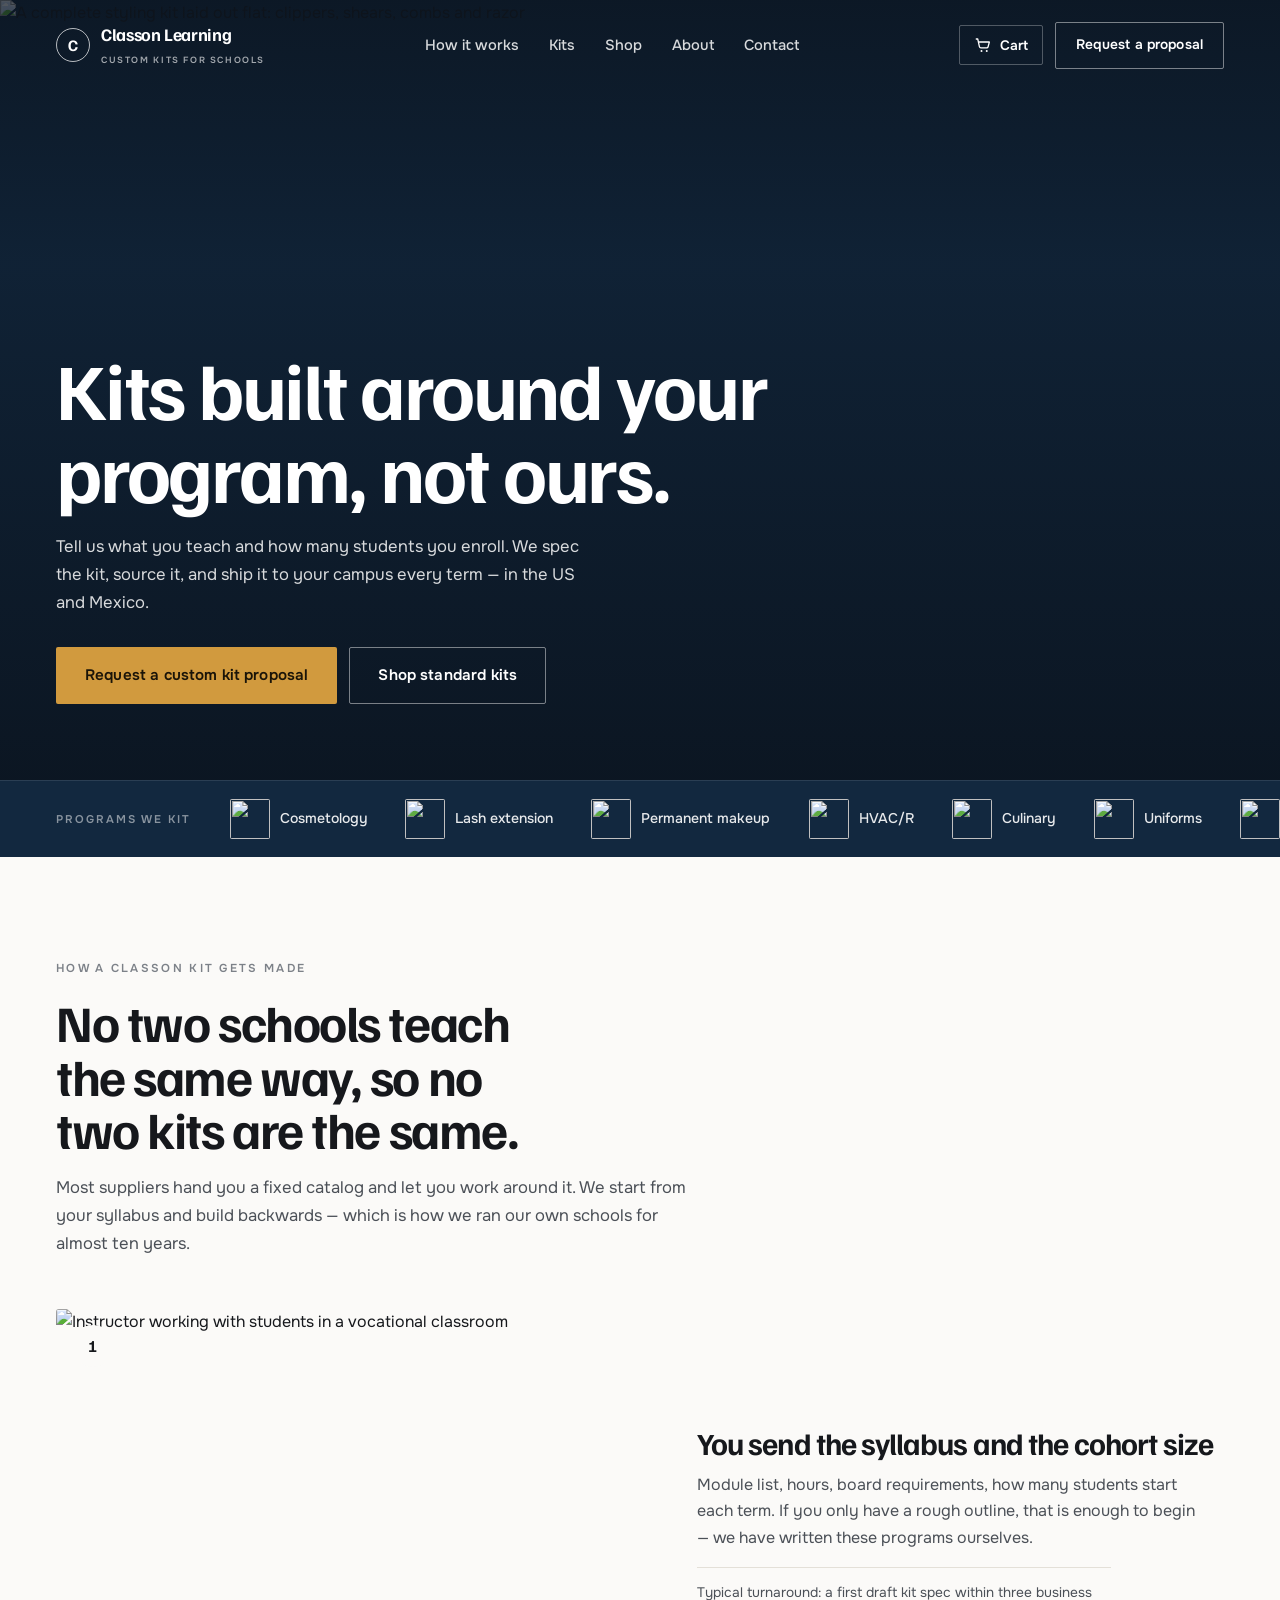
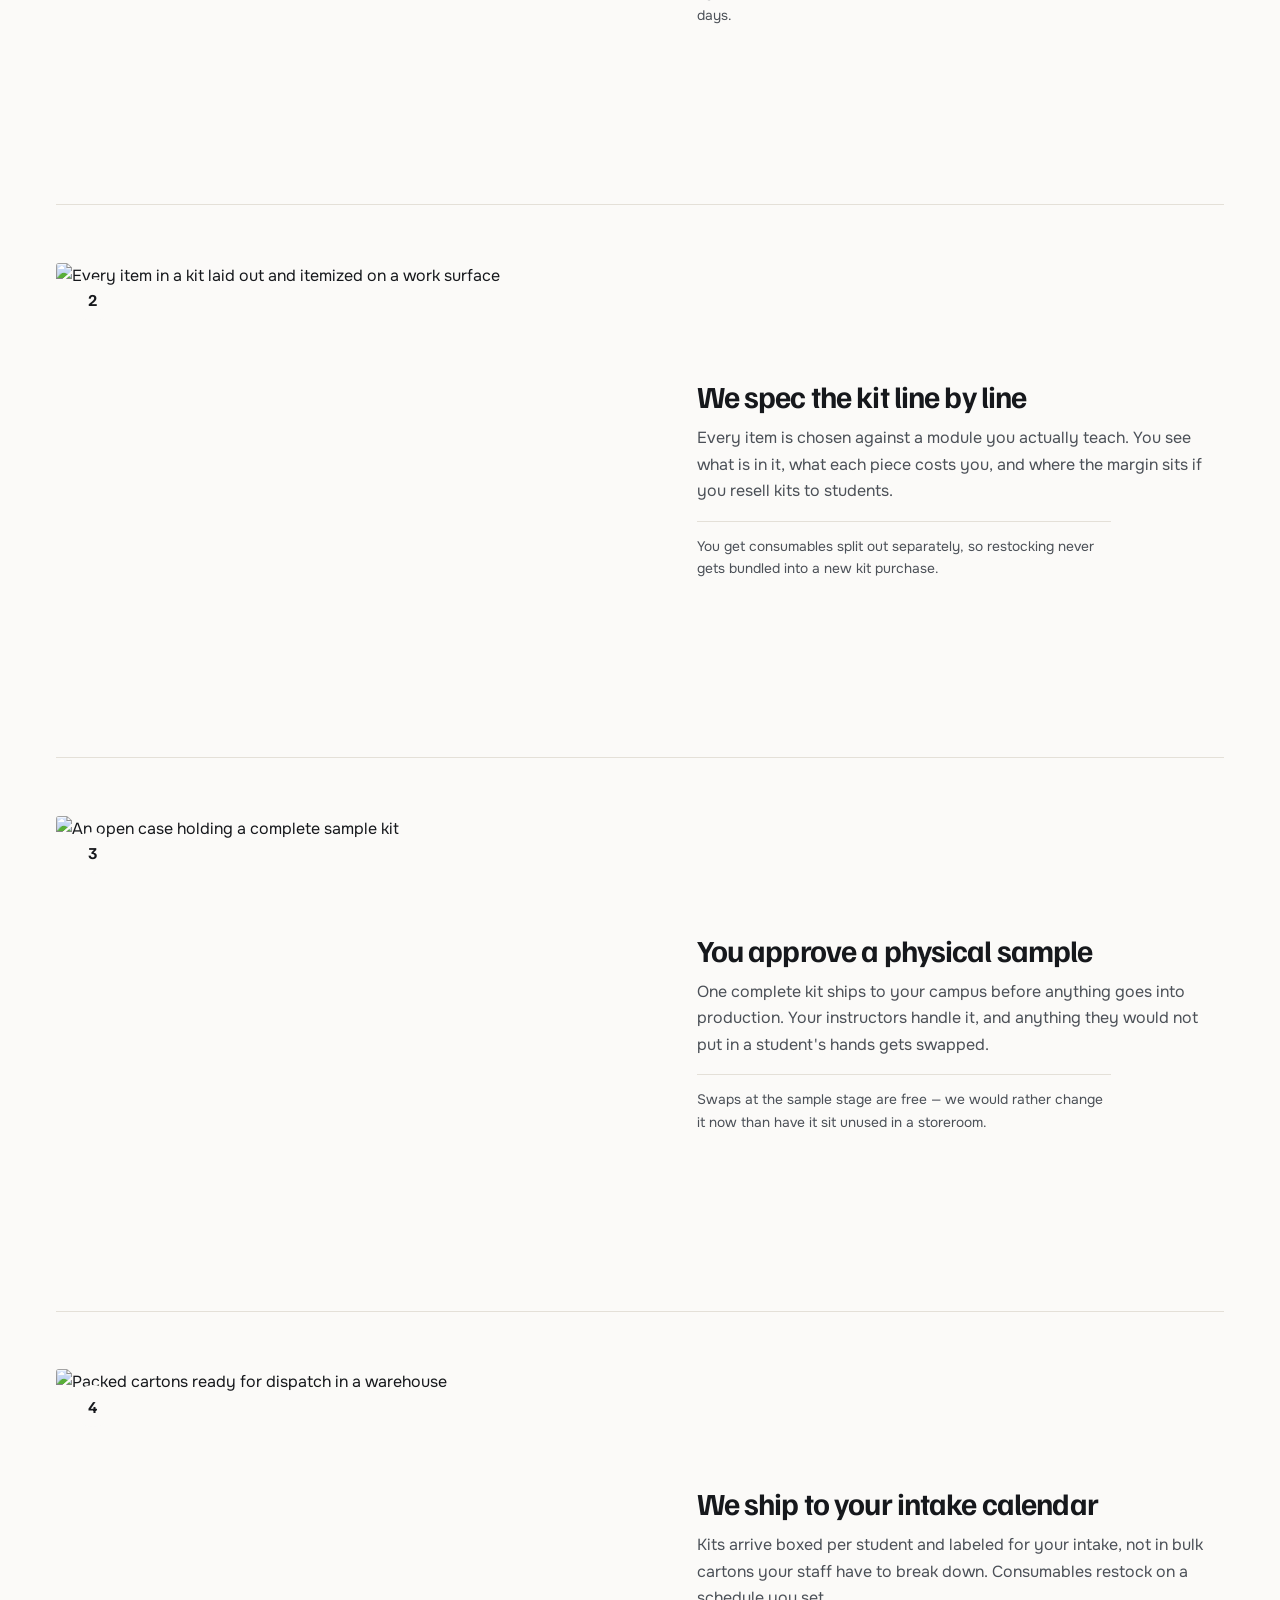
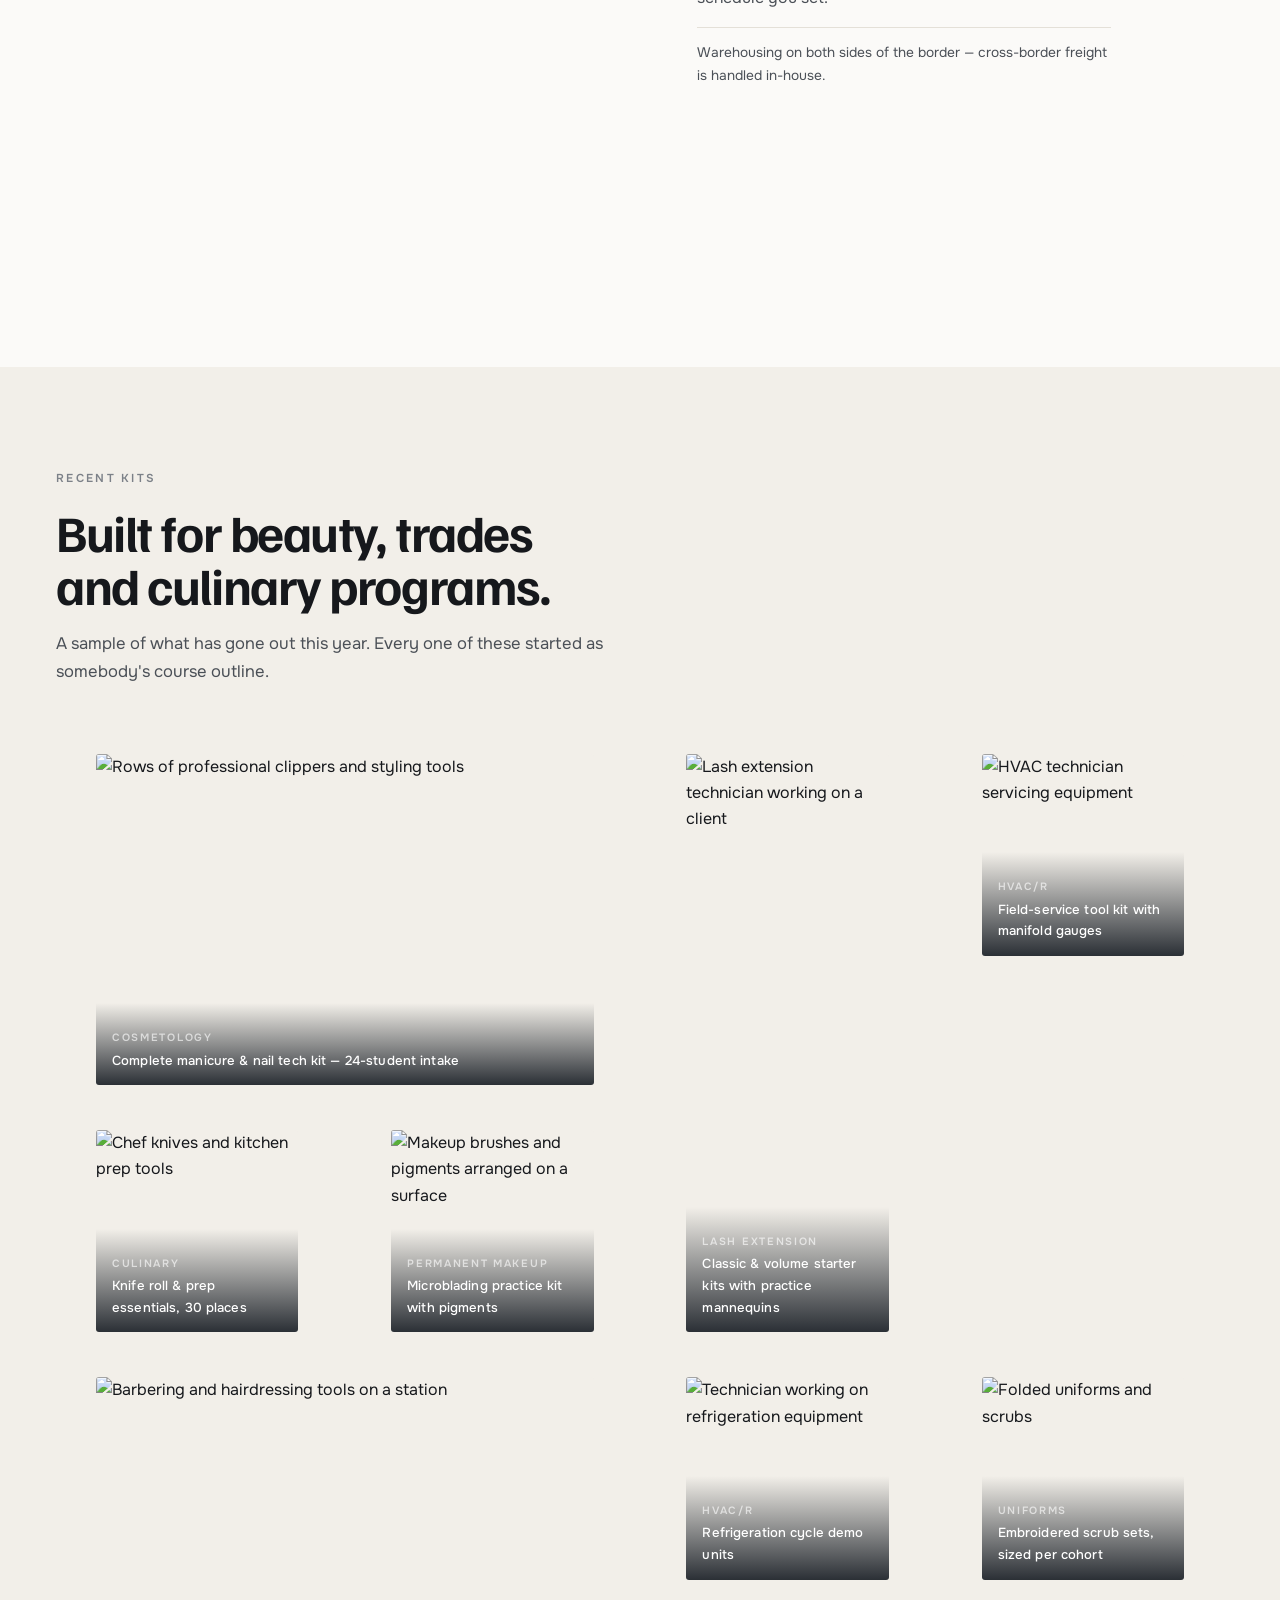
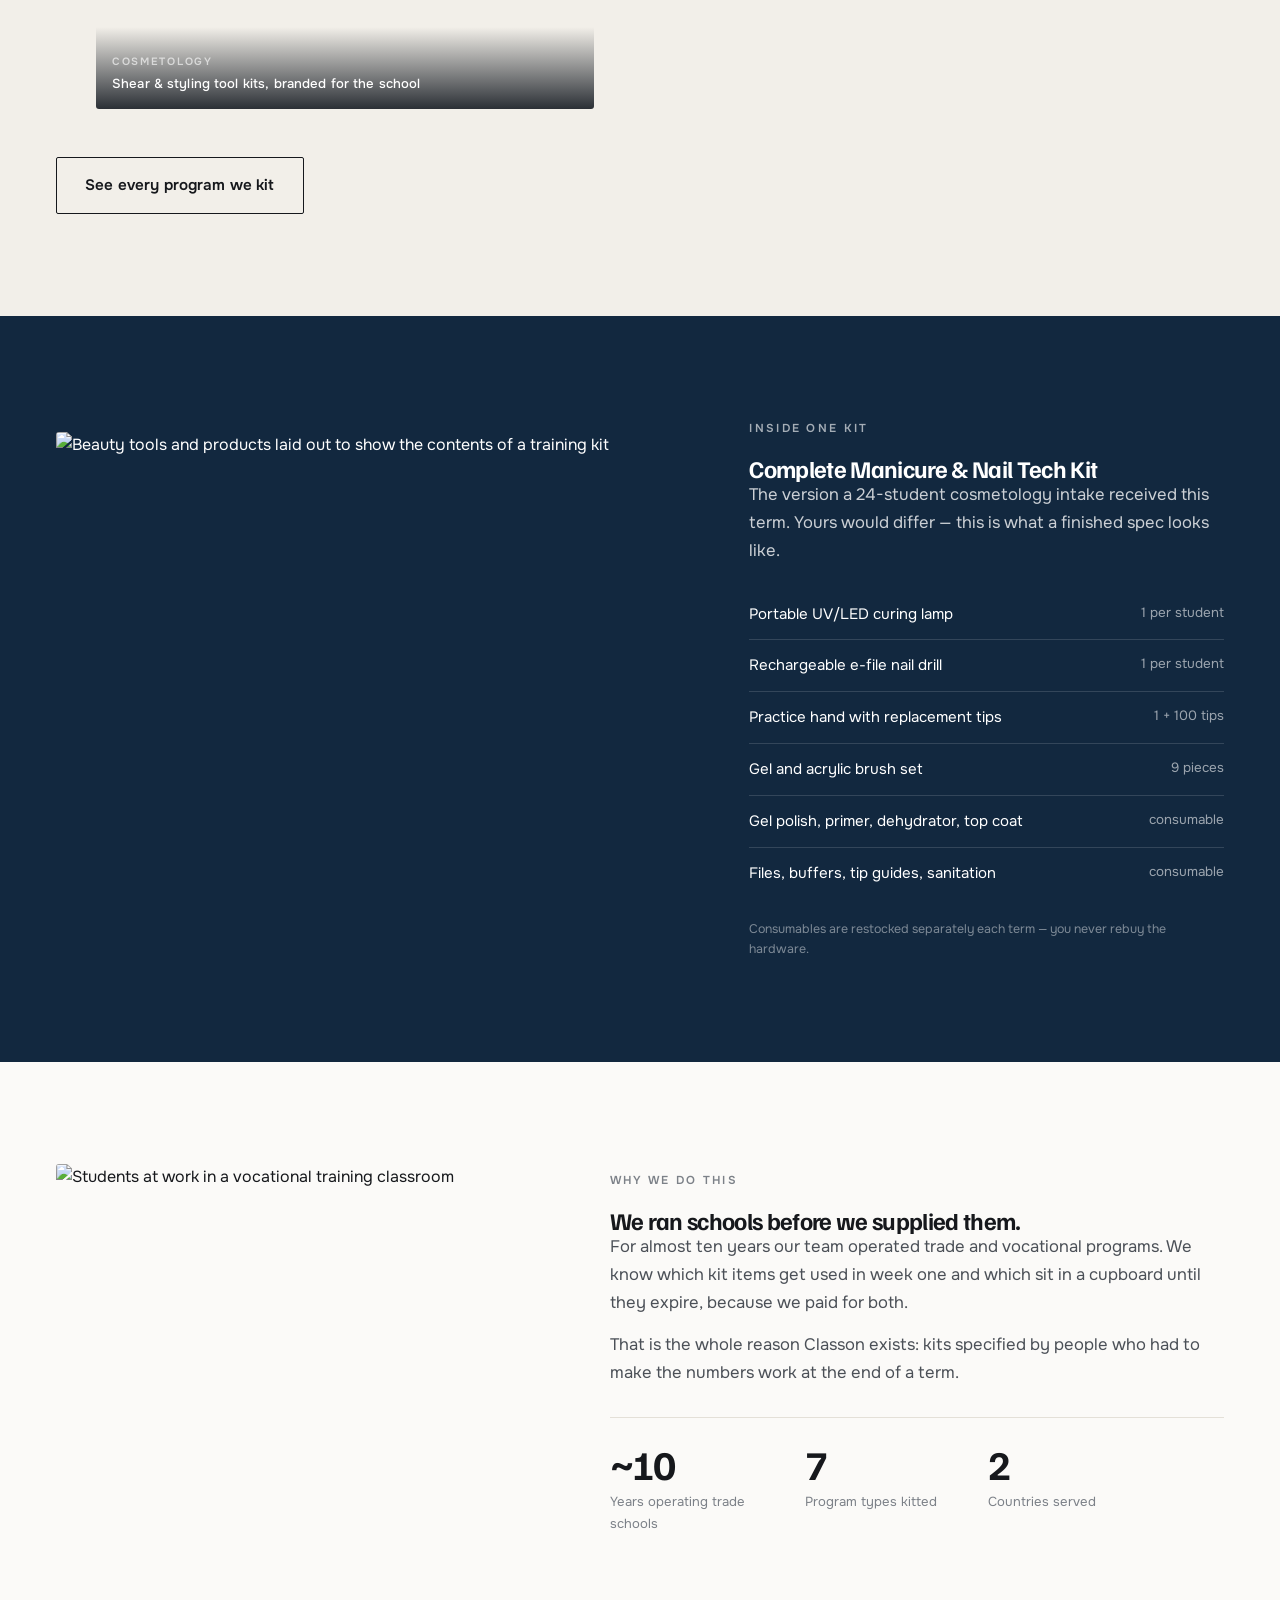
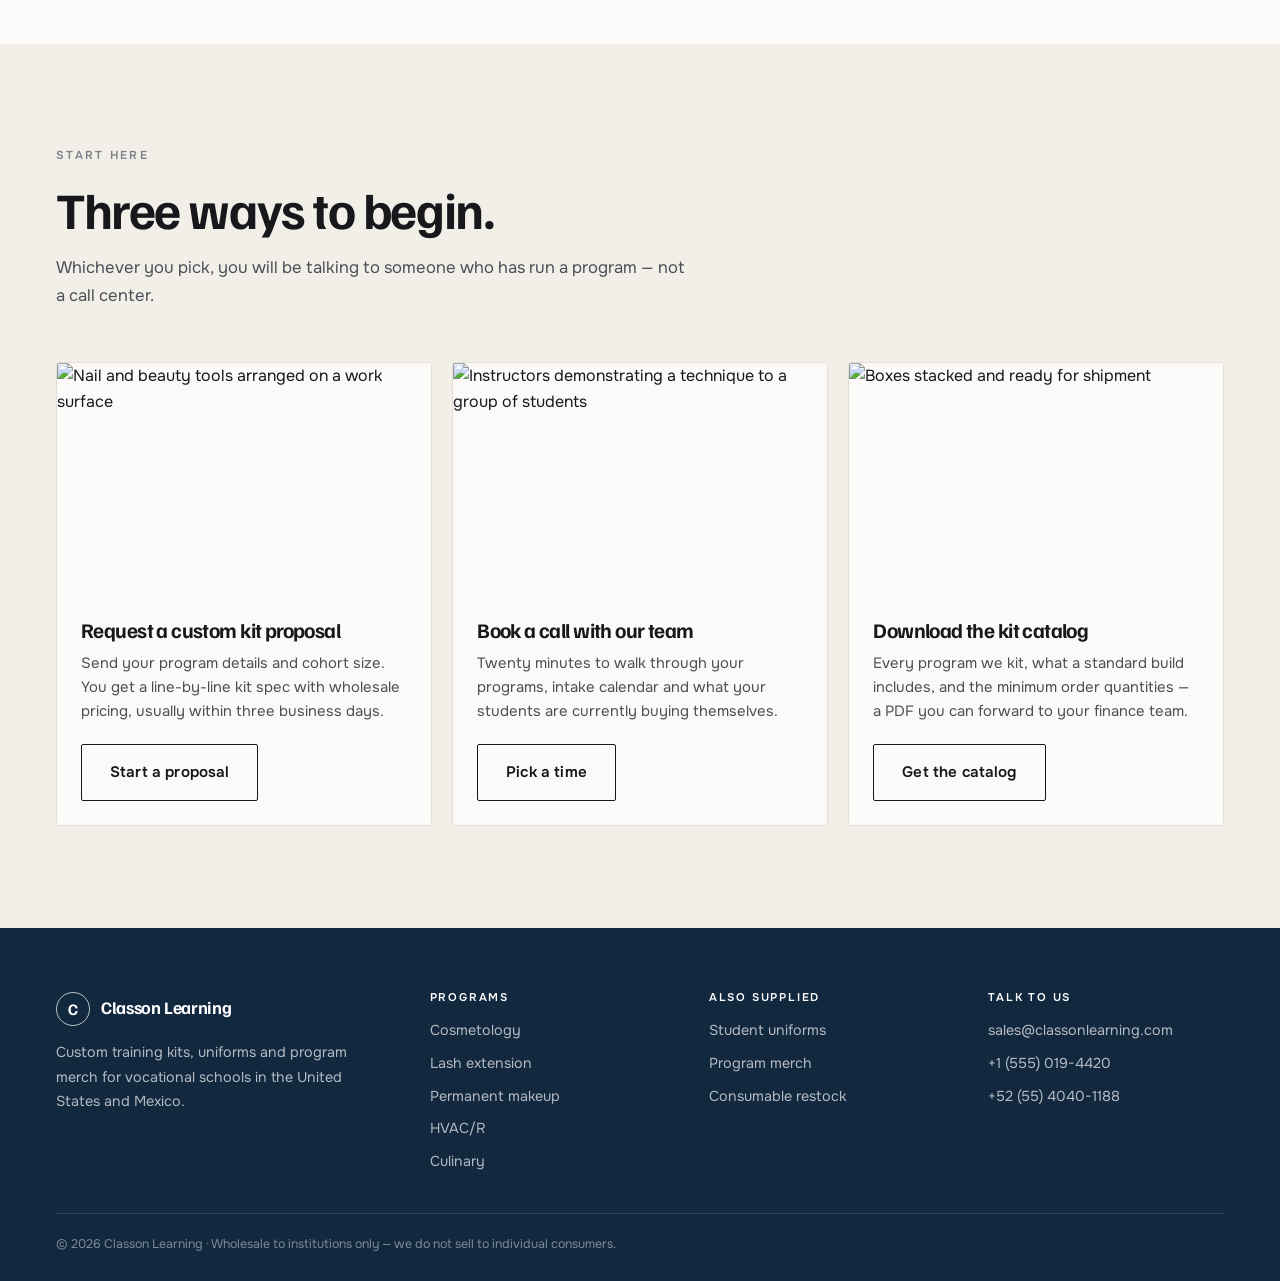
==== index.html @ c645bfc9 "Add Shopify shop page and cart via Storefront API Standard kits are read live from the Shopify Headl" ====
<!DOCTYPE html>
<html lang="en">
<head>
<meta charset="UTF-8">
<meta name="viewport" content="width=device-width, initial-scale=1.0">
<title>Classon Learning | Custom Training Kits for Vocational Schools</title>
<meta name="description" content="We build training kits around your program — cosmetology, lash, permanent makeup, HVAC/R, culinary, uniforms and merch. Wholesale to schools across the US and Mexico.">
<link rel="preconnect" href="https://fonts.googleapis.com">
<link rel="preconnect" href="https://fonts.gstatic.com" crossorigin>
<link rel="stylesheet" href="https://fonts.googleapis.com/css2?family=Familjen+Grotesk:wght@400;500;600;700&family=Onest:wght@300;400;500;600&display=swap">
<link rel="stylesheet" href="css/landing.css">
<link rel="stylesheet" href="css/shop.css">
</head>
<body>

<header class="top">
  <div class="top-in">
    <a class="brand" href="index.html">
      <span class="brand-mark">C</span>
      <span>
        <span class="brand-name">Classon Learning</span>
        <span class="brand-sub">Custom kits for schools</span>
      </span>
    </a>
    <nav class="top-nav">
      <a href="#process">How it works</a>
      <a href="products.html">Kits</a>
      <a href="shop.html">Shop</a>
      <a href="about.html">About</a>
      <a href="contact.html">Contact</a>
    </nav>
    <a class="btn btn-line" href="contact.html">Request a proposal</a>
  </div>
</header>

<!-- ================= HERO ================= -->
<section class="hero">
  <img class="hero-img"
       src="https://images.unsplash.com/photo-1596362601603-b74f6ef166e4?auto=format&fit=crop&w=2000&q=70"
       alt="A complete styling kit laid out flat: clippers, shears, combs and razor">
  <div class="hero-in">
    <h1>Kits built around your program, not ours.</h1>
    <p class="lede">Tell us what you teach and how many students you enroll. We spec the kit, source it, and ship it to your campus every term — in the US and Mexico.</p>
    <div class="hero-cta">
      <a class="btn btn-solid" href="#start">Request a custom kit proposal</a>
      <a class="btn btn-line" href="shop.html">Shop standard kits</a>
    </div>
  </div>
</section>

<div class="rail">
  <div class="rail-in">
    <span class="rail-label">Programs we kit</span>
    <span class="rail-item"><img src="https://images.unsplash.com/photo-1527799820374-dcf8d9d4a388?auto=format&fit=crop&w=160&q=60" alt="" aria-hidden="true">Cosmetology</span>
    <span class="rail-item"><img src="https://images.unsplash.com/photo-1735151225764-eac694642dbf?auto=format&fit=crop&w=160&q=60" alt="" aria-hidden="true">Lash extension</span>
    <span class="rail-item"><img src="https://images.unsplash.com/photo-1600228390270-970186129936?auto=format&fit=crop&w=160&q=60" alt="" aria-hidden="true">Permanent makeup</span>
    <span class="rail-item"><img src="https://images.unsplash.com/photo-1660330589827-da8ab7dd3c02?auto=format&fit=crop&w=160&q=60" alt="" aria-hidden="true">HVAC/R</span>
    <span class="rail-item"><img src="https://images.unsplash.com/photo-1778233770164-2c318e80aac8?auto=format&fit=crop&w=160&q=60" alt="" aria-hidden="true">Culinary</span>
    <span class="rail-item"><img src="https://images.unsplash.com/photo-1621862912856-0909fb7f14b7?auto=format&fit=crop&w=160&q=60" alt="" aria-hidden="true">Uniforms</span>
    <span class="rail-item"><img src="https://images.unsplash.com/photo-1700165644892-3dd6b67b25bc?auto=format&fit=crop&w=160&q=60" alt="" aria-hidden="true">Program merch</span>
  </div>
</div>

<!-- ================= PROCESS ================= -->
<section class="sec" id="process">
  <div class="shell">
    <div class="sec-head">
      <p class="eyebrow">How a Classon kit gets made</p>
      <h2>No two schools teach the same way, so no two kits are the same.</h2>
      <p class="lede">Most suppliers hand you a fixed catalog and let you work around it. We start from your syllabus and build backwards — which is how we ran our own schools for almost ten years.</p>
    </div>

    <article class="step">
      <div class="step-media">
        <img loading="lazy" src="https://images.unsplash.com/photo-1774660810725-fb04e002003d?auto=format&fit=crop&w=1100&q=70" alt="Instructor working with students in a vocational classroom">
        <span class="step-n">1</span>
      </div>
      <div>
        <h3>You send the syllabus and the cohort size</h3>
        <p>Module list, hours, board requirements, how many students start each term. If you only have a rough outline, that is enough to begin — we have written these programs ourselves.</p>
        <p class="step-note">Typical turnaround: a first draft kit spec within three business days.</p>
      </div>
    </article>

    <article class="step">
      <div class="step-media">
        <img loading="lazy" src="https://images.unsplash.com/photo-1586359526010-3b87482012ef?auto=format&fit=crop&w=1100&q=70" alt="Every item in a kit laid out and itemized on a work surface">
        <span class="step-n">2</span>
      </div>
      <div>
        <h3>We spec the kit line by line</h3>
        <p>Every item is chosen against a module you actually teach. You see what is in it, what each piece costs you, and where the margin sits if you resell kits to students.</p>
        <p class="step-note">You get consumables split out separately, so restocking never gets bundled into a new kit purchase.</p>
      </div>
    </article>

    <article class="step">
      <div class="step-media">
        <img loading="lazy" src="https://images.unsplash.com/photo-1585569695919-db237e7cc455?auto=format&fit=crop&w=1100&q=70" alt="An open case holding a complete sample kit">
        <span class="step-n">3</span>
      </div>
      <div>
        <h3>You approve a physical sample</h3>
        <p>One complete kit ships to your campus before anything goes into production. Your instructors handle it, and anything they would not put in a student's hands gets swapped.</p>
        <p class="step-note">Swaps at the sample stage are free — we would rather change it now than have it sit unused in a storeroom.</p>
      </div>
    </article>

    <article class="step">
      <div class="step-media">
        <img loading="lazy" src="https://images.unsplash.com/photo-1684695749267-233af13276d0?auto=format&fit=crop&w=1100&q=70" alt="Packed cartons ready for dispatch in a warehouse">
        <span class="step-n">4</span>
      </div>
      <div>
        <h3>We ship to your intake calendar</h3>
        <p>Kits arrive boxed per student and labeled for your intake, not in bulk cartons your staff have to break down. Consumables restock on a schedule you set.</p>
        <p class="step-note">Warehousing on both sides of the border — cross-border freight is handled in-house.</p>
      </div>
    </article>
  </div>
</section>

<!-- ================= GALLERY ================= -->
<section class="sec sec-tint" id="kits">
  <div class="shell">
    <div class="sec-head">
      <p class="eyebrow">Recent kits</p>
      <h2>Built for beauty, trades and culinary programs.</h2>
      <p class="lede">A sample of what has gone out this year. Every one of these started as somebody's course outline.</p>
    </div>

    <div class="mosaic">
      <figure class="tile t-wide t-32">
        <img loading="lazy" src="https://images.unsplash.com/photo-1599351431613-18ef1fdd27e1?auto=format&fit=crop&w=1200&q=70" alt="Rows of professional clippers and styling tools">
        <figcaption><b>Cosmetology</b>Complete manicure &amp; nail tech kit — 24-student intake</figcaption>
      </figure>
      <figure class="tile t-tall">
        <img loading="lazy" src="https://images.unsplash.com/photo-1735151225764-eac694642dbf?auto=format&fit=crop&w=900&q=70" alt="Lash extension technician working on a client">
        <figcaption><b>Lash extension</b>Classic &amp; volume starter kits with practice mannequins</figcaption>
      </figure>
      <figure class="tile t-sq">
        <img loading="lazy" src="https://images.unsplash.com/photo-1621905251918-48416bd8575a?auto=format&fit=crop&w=900&q=70" alt="HVAC technician servicing equipment">
        <figcaption><b>HVAC/R</b>Field-service tool kit with manifold gauges</figcaption>
      </figure>
      <figure class="tile t-sq">
        <img loading="lazy" src="https://images.unsplash.com/photo-1594394490667-0c1b4405a945?auto=format&fit=crop&w=900&q=70" alt="Chef knives and kitchen prep tools">
        <figcaption><b>Culinary</b>Knife roll &amp; prep essentials, 30 places</figcaption>
      </figure>
      <figure class="tile t-sq">
        <img loading="lazy" src="https://images.unsplash.com/photo-1596462502278-27bfdc403348?auto=format&fit=crop&w=900&q=70" alt="Makeup brushes and pigments arranged on a surface">
        <figcaption><b>Permanent makeup</b>Microblading practice kit with pigments</figcaption>
      </figure>
      <figure class="tile t-wide t-32">
        <img loading="lazy" src="https://images.unsplash.com/photo-1779636198585-658170ee0283?auto=format&fit=crop&w=1200&q=70" alt="Barbering and hairdressing tools on a station">
        <figcaption><b>Cosmetology</b>Shear &amp; styling tool kits, branded for the school</figcaption>
      </figure>
      <figure class="tile t-sq">
        <img loading="lazy" src="https://images.unsplash.com/photo-1732660513320-a6b489f3fece?auto=format&fit=crop&w=900&q=70" alt="Technician working on refrigeration equipment">
        <figcaption><b>HVAC/R</b>Refrigeration cycle demo units</figcaption>
      </figure>
      <figure class="tile t-sq">
        <img loading="lazy" src="https://images.unsplash.com/photo-1621862912856-0909fb7f14b7?auto=format&fit=crop&w=900&q=70" alt="Folded uniforms and scrubs">
        <figcaption><b>Uniforms</b>Embroidered scrub sets, sized per cohort</figcaption>
      </figure>
    </div>
    <p style="margin-top:32px"><a class="btn btn-ink" href="products.html">See every program we kit</a></p>
  </div>
</section>

<!-- ================= INSIDE A KIT ================= -->
<section class="sec sec-dark" id="inside">
  <div class="shell inside">
    <div class="inside-img">
      <img loading="lazy" src="https://images.unsplash.com/photo-1674741826935-c4e7aea1ba3f?auto=format&fit=crop&w=1200&q=70" alt="Beauty tools and products laid out to show the contents of a training kit">
    </div>
    <div>
      <p class="eyebrow on-dark">Inside one kit</p>
      <h2>Complete Manicure &amp; Nail&nbsp;Tech Kit</h2>
      <p class="lede">The version a 24-student cosmetology intake received this term. Yours would differ — this is what a finished spec looks like.</p>
      <ul class="kit-list">
        <li>Portable UV/LED curing lamp <span>1 per student</span></li>
        <li>Rechargeable e-file nail drill <span>1 per student</span></li>
        <li>Practice hand with replacement tips <span>1 + 100 tips</span></li>
        <li>Gel and acrylic brush set <span>9 pieces</span></li>
        <li>Gel polish, primer, dehydrator, top coat <span>consumable</span></li>
        <li>Files, buffers, tip guides, sanitation <span>consumable</span></li>
      </ul>
      <p class="foot-note">Consumables are restocked separately each term — you never rebuy the hardware.</p>
    </div>
  </div>
</section>

<!-- ================= STORY ================= -->
<section class="sec" id="story">
  <div class="shell proof">
    <div class="proof-img">
      <img loading="lazy" src="https://images.unsplash.com/photo-1559185590-765cdc663325?auto=format&fit=crop&w=1100&q=70" alt="Students at work in a vocational training classroom">
    </div>
    <div>
      <p class="eyebrow">Why we do this</p>
      <h2>We ran schools before we supplied them.</h2>
      <p class="lede">For almost ten years our team operated trade and vocational programs. We know which kit items get used in week one and which sit in a cupboard until they expire, because we paid for both.</p>
      <p class="lede" style="margin-top:14px">That is the whole reason Classon exists: kits specified by people who had to make the numbers work at the end of a term.</p>
      <div class="stats">
        <div><strong>~10</strong><span>Years operating trade schools</span></div>
        <div><strong>7</strong><span>Program types kitted</span></div>
        <div><strong>2</strong><span>Countries served</span></div>
      </div>
    </div>
  </div>
</section>

<!-- ================= START ================= -->
<section class="sec sec-tint" id="start">
  <div class="shell">
    <div class="sec-head">
      <p class="eyebrow">Start here</p>
      <h2>Three ways to begin.</h2>
      <p class="lede">Whichever you pick, you will be talking to someone who has run a program — not a call center.</p>
    </div>
    <div class="ways">
      <article class="way">
        <img loading="lazy" src="https://images.unsplash.com/photo-1595284843477-f609b0f91e3f?auto=format&fit=crop&w=900&q=70" alt="Nail and beauty tools arranged on a work surface">
        <div class="way-body">
          <h3>Request a custom kit proposal</h3>
          <p>Send your program details and cohort size. You get a line-by-line kit spec with wholesale pricing, usually within three business days.</p>
          <a class="btn btn-ink" href="contact.html">Start a proposal</a>
        </div>
      </article>
      <article class="way">
        <img loading="lazy" src="https://images.unsplash.com/photo-1739956802238-2f37aefec7e1?auto=format&fit=crop&w=900&q=70" alt="Instructors demonstrating a technique to a group of students">
        <div class="way-body">
          <h3>Book a call with our team</h3>
          <p>Twenty minutes to walk through your programs, intake calendar and what your students are currently buying themselves.</p>
          <a class="btn btn-ink" href="contact.html">Pick a time</a>
        </div>
      </article>
      <article class="way">
        <img loading="lazy" src="https://images.unsplash.com/photo-1553413077-190dd305871c?auto=format&fit=crop&w=900&q=70" alt="Boxes stacked and ready for shipment">
        <div class="way-body">
          <h3>Download the kit catalog</h3>
          <p>Every program we kit, what a standard build includes, and the minimum order quantities — a PDF you can forward to your finance team.</p>
          <a class="btn btn-ink" href="products.html">Get the catalog</a>
        </div>
      </article>
    </div>
  </div>
</section>

<!-- ================= FOOTER ================= -->
<footer class="foot">
  <div class="shell">
    <div class="foot-grid">
      <div>
        <a class="brand" href="index.html">
          <span class="brand-mark">C</span>
          <span><span class="brand-name">Classon Learning</span></span>
        </a>
        <p class="foot-blurb">Custom training kits, uniforms and program merch for vocational schools in the United States and Mexico.</p>
      </div>
      <div>
        <h4>Programs</h4>
        <ul>
          <li><a href="products.html">Cosmetology</a></li>
          <li><a href="products.html">Lash extension</a></li>
          <li><a href="products.html">Permanent makeup</a></li>
          <li><a href="products.html">HVAC/R</a></li>
          <li><a href="products.html">Culinary</a></li>
        </ul>
      </div>
      <div>
        <h4>Also supplied</h4>
        <ul>
          <li><a href="products.html">Student uniforms</a></li>
          <li><a href="products.html">Program merch</a></li>
          <li><a href="products.html">Consumable restock</a></li>
        </ul>
      </div>
      <div>
        <h4>Talk to us</h4>
        <ul>
          <li><a href="mailto:sales@classonlearning.com">sales@classonlearning.com</a></li>
          <li>+1 (555) 019-4420</li>
          <li>+52 (55) 4040-1188</li>
        </ul>
      </div>
    </div>
    <p class="foot-note">© 2026 Classon Learning · Wholesale to institutions only — we do not sell to individual consumers.</p>
  </div>
</footer>

<script src="js/shop.js"></script>
</body>
</html>
---- css/landing.css ----
/* ==========================================================================
   Classon Learning — custom-kit landing page
   Photography carries the page; the chrome stays quiet.
   ========================================================================== */

:root {
  --f-display: "Familjen Grotesk", "Helvetica Neue", Arial, sans-serif;
  --f-body: "Onest", "Helvetica Neue", Arial, sans-serif;

  --paper: #fbfaf8;
  --paper-2: #f2efe9;
  --ink: #16181c;
  --ink-70: #4b5057;
  --ink-45: #7c8188;
  --line: #e4e0d8;

  --navy: #1b3a5c;
  --navy-deep: #12283f;
  --amber: #d19a3e;
  --amber-deep: #b07f2c;

  --gutter: clamp(20px, 4.5vw, 56px);
  --max: 1320px;
  --ease: cubic-bezier(.22, .61, .36, 1);
}

* { box-sizing: border-box; }

html { scroll-behavior: smooth; }

body {
  margin: 0;
  background: var(--paper);
  color: var(--ink);
  font-family: var(--f-body);
  font-size: 16px;
  line-height: 1.65;
  -webkit-font-smoothing: antialiased;
  -moz-osx-font-smoothing: grayscale;
}

img { display: block; max-width: 100%; }

h1, h2, h3, h4 {
  font-family: var(--f-display);
  font-weight: 700;
  line-height: 1.04;
  letter-spacing: -.028em;
  margin: 0;
  text-wrap: balance;
}

p { margin: 0; }
a { color: inherit; }

::selection { background: var(--amber); color: #fff; }
:focus-visible { outline: 2px solid var(--amber); outline-offset: 3px; }

.shell { width: 100%; max-width: var(--max); margin-inline: auto; padding-inline: var(--gutter); }

/* ---------- shared bits -------------------------------------------------- */
.eyebrow {
  font-family: var(--f-body);
  font-size: .72rem;
  font-weight: 600;
  letter-spacing: .2em;
  text-transform: uppercase;
  color: var(--ink-45);
  margin-bottom: 18px;
}
.eyebrow.on-dark { color: rgba(255, 255, 255, .62); }

.lede {
  font-size: clamp(1.02rem, 1.3vw, 1.16rem);
  line-height: 1.68;
  color: var(--ink-70);
  max-width: 58ch;
}

.btn {
  display: inline-flex;
  align-items: center;
  gap: 10px;
  padding: 15px 28px;
  border: 1px solid transparent;
  border-radius: 2px;
  font-family: var(--f-body);
  font-size: .95rem;
  font-weight: 600;
  letter-spacing: .01em;
  text-decoration: none;
  cursor: pointer;
  transition: background .2s var(--ease), color .2s var(--ease), border-color .2s var(--ease);
}
.btn-solid { background: var(--amber); color: #1a1408; }
.btn-solid:hover { background: var(--amber-deep); color: #fff; }
.btn-line { border-color: rgba(255, 255, 255, .45); color: #fff; }
.btn-line:hover { background: rgba(255, 255, 255, .12); border-color: #fff; }
.btn-ink { border-color: var(--ink); color: var(--ink); }
.btn-ink:hover { background: var(--ink); color: var(--paper); }

/* ---------- header ------------------------------------------------------- */
.top {
  position: absolute;
  inset: 0 0 auto;
  z-index: 50;
  padding-block: 22px;
}
.top-in {
  display: flex;
  align-items: center;
  justify-content: space-between;
  gap: 24px;
  max-width: var(--max);
  margin-inline: auto;
  padding-inline: var(--gutter);
}
.brand { display: flex; align-items: center; gap: 11px; text-decoration: none; color: #fff; }
.brand-mark {
  width: 34px; height: 34px;
  display: grid; place-items: center;
  border: 1.5px solid rgba(255, 255, 255, .7);
  border-radius: 50%;
  font-family: var(--f-display);
  font-weight: 700;
  font-size: 1rem;
  line-height: 1;
}
.brand-name {
  font-family: var(--f-display);
  font-weight: 700;
  font-size: 1.1rem;
  letter-spacing: -.02em;
  line-height: 1.1;
}
.brand-sub {
  display: block;
  font-family: var(--f-body);
  font-size: .56rem;
  font-weight: 600;
  letter-spacing: .18em;
  text-transform: uppercase;
  color: rgba(255, 255, 255, .62);
  margin-top: 3px;
}
.top-nav { display: flex; align-items: center; gap: 30px; }
.top-nav a {
  color: rgba(255, 255, 255, .84);
  text-decoration: none;
  font-size: .92rem;
  font-weight: 500;
  white-space: nowrap;
  transition: color .2s var(--ease);
}
.top-nav a:hover { color: #fff; }
.top .btn { padding: 11px 20px; font-size: .86rem; }

/* ---------- hero --------------------------------------------------------- */
.hero {
  position: relative;
  min-height: min(88vh, 780px);
  display: flex;
  align-items: flex-end;
  overflow: hidden;
  background: var(--navy-deep);
}
.hero-img {
  position: absolute;
  inset: 0;
  width: 100%; height: 100%;
  object-fit: cover;
}
.hero::after {
  content: "";
  position: absolute;
  inset: 0;
  background: linear-gradient(180deg, rgba(10, 18, 28, .72) 0%, rgba(10, 18, 28, .28) 34%, rgba(10, 18, 28, .82) 100%);
}
.hero-in {
  position: relative;
  z-index: 2;
  width: 100%;
  max-width: var(--max);
  margin-inline: auto;
  padding: 0 var(--gutter) clamp(44px, 6vw, 76px);
  color: #fff;
}
.hero h1 {
  font-size: clamp(2.5rem, 6.4vw, 5rem);
  max-width: 17ch;
  margin-bottom: 20px;
  color: #fff;
}
.hero .lede { color: rgba(255, 255, 255, .84); max-width: 50ch; }
.hero-cta { display: flex; flex-wrap: wrap; gap: 12px; margin-top: 30px; }

/* trades rail sits on the hero's lower edge */
.rail {
  background: var(--navy-deep);
  color: #fff;
  border-top: 1px solid rgba(255, 255, 255, .1);
}
.rail-in {
  display: flex;
  gap: clamp(18px, 3vw, 42px);
  overflow-x: auto;
  scrollbar-width: none;
  padding: 18px var(--gutter);
  max-width: var(--max);
  margin-inline: auto;
  align-items: center;
}
.rail-in::-webkit-scrollbar { display: none; }
.rail-label {
  flex: 0 0 auto;
  font-size: .7rem;
  font-weight: 600;
  letter-spacing: .18em;
  text-transform: uppercase;
  color: rgba(255, 255, 255, .5);
}
.rail-item {
  flex: 0 0 auto;
  display: flex;
  align-items: center;
  gap: 10px;
  font-size: .88rem;
  font-weight: 500;
  color: rgba(255, 255, 255, .9);
  white-space: nowrap;
}
.rail-item img {
  width: 40px; height: 40px;
  border-radius: 2px;
  object-fit: cover;
  filter: saturate(.9);
}

/* ---------- section scaffolding ------------------------------------------ */
.sec { padding-block: clamp(64px, 8vw, 118px); }
.sec-head { max-width: 62ch; margin-bottom: clamp(34px, 4vw, 54px); }
.sec-head h2 { font-size: clamp(2rem, 4.2vw, 3.2rem); margin-bottom: 18px; }

.sec-dark { background: var(--navy-deep); color: #fff; }
.sec-dark .lede { color: rgba(255, 255, 255, .78); }
.sec-tint { background: var(--paper-2); }

/* ---------- the custom-kit process --------------------------------------- */
.step {
  display: grid;
  grid-template-columns: minmax(0, 1.05fr) minmax(0, .95fr);
  gap: clamp(28px, 4.5vw, 72px);
  align-items: center;
  padding-block: clamp(34px, 4.5vw, 58px);
  border-top: 1px solid var(--line);
}
.step:first-of-type { border-top: 0; padding-top: 0; }
.step:nth-child(even) .step-media { order: -1; }

.step-media { position: relative; }
.step-media img {
  width: 100%;
  aspect-ratio: 4 / 3;
  object-fit: cover;
  border-radius: 3px;
}
.step-n {
  position: absolute;
  top: 16px; left: 16px;
  width: 42px; height: 42px;
  display: grid; place-items: center;
  background: var(--paper);
  color: var(--ink);
  font-family: var(--f-display);
  font-weight: 700;
  font-size: 1.05rem;
  border-radius: 50%;
}
.step h3 { font-size: clamp(1.4rem, 2.4vw, 1.95rem); margin-bottom: 12px; }
.step p { color: var(--ink-70); max-width: 46ch; }
.step-note {
  margin-top: 16px;
  padding-top: 14px;
  border-top: 1px solid var(--line);
  font-size: .86rem;
  color: var(--ink-45);
}

/* ---------- mosaic gallery ------------------------------------------------ */
.mosaic {
  display: grid;
  grid-template-columns: repeat(4, 1fr);
  gap: clamp(8px, 1vw, 14px);
}
.tile { position: relative; overflow: hidden; border-radius: 3px; background: var(--paper-2); }
.tile img {
  width: 100%; height: 100%;
  object-fit: cover;
  transition: transform .7s var(--ease);
}
.tile:hover img { transform: scale(1.04); }
.tile figcaption {
  position: absolute;
  left: 0; right: 0; bottom: 0;
  padding: 26px 16px 14px;
  background: linear-gradient(transparent, rgba(8, 14, 22, .85));
  color: #fff;
  font-size: .82rem;
  font-weight: 500;
  letter-spacing: .01em;
}
.tile figcaption b { display: block; font-size: .66rem; font-weight: 600; letter-spacing: .16em; text-transform: uppercase; color: rgba(255, 255, 255, .62); margin-bottom: 3px; }

.t-wide { grid-column: span 2; }
.t-tall { grid-row: span 2; }
.tile.t-tall img { min-height: 100%; }
.t-sq { aspect-ratio: 1; }
.t-43 { aspect-ratio: 4 / 3; }
.t-32 { aspect-ratio: 3 / 2; }

/* ---------- inside a kit -------------------------------------------------- */
.inside {
  display: grid;
  grid-template-columns: minmax(0, 1.15fr) minmax(0, .85fr);
  gap: clamp(28px, 4vw, 64px);
  align-items: center;
}
.inside-img img { width: 100%; aspect-ratio: 5 / 4; object-fit: cover; border-radius: 3px; }
.kit-list { list-style: none; margin: 24px 0 0; padding: 0; }
.kit-list li {
  display: flex;
  justify-content: space-between;
  gap: 18px;
  padding: 13px 0;
  border-top: 1px solid rgba(255, 255, 255, .14);
  font-size: .94rem;
}
.kit-list li:first-child { border-top: 0; }
.kit-list span { color: rgba(255, 255, 255, .58); font-size: .84rem; white-space: nowrap; }

/* ---------- proof band ---------------------------------------------------- */
.proof { display: grid; grid-template-columns: minmax(0, .9fr) minmax(0, 1.1fr); gap: clamp(28px, 4vw, 64px); align-items: center; }
.proof-img img { width: 100%; aspect-ratio: 4 / 3; object-fit: cover; border-radius: 3px; }
.stats { display: flex; flex-wrap: wrap; gap: clamp(22px, 4vw, 52px); margin-top: 30px; padding-top: 26px; border-top: 1px solid var(--line); }
.stats div strong {
  display: block;
  font-family: var(--f-display);
  font-size: clamp(1.9rem, 3.2vw, 2.6rem);
  font-weight: 700;
  letter-spacing: -.03em;
  line-height: 1;
  font-variant-numeric: tabular-nums;
}
.stats div span { display: block; margin-top: 6px; font-size: .82rem; color: var(--ink-45); max-width: 16ch; }

/* ---------- three ways to start ------------------------------------------ */
.ways { display: grid; grid-template-columns: repeat(auto-fit, minmax(260px, 1fr)); gap: clamp(14px, 1.6vw, 22px); }
.way {
  display: flex;
  flex-direction: column;
  background: var(--paper);
  border: 1px solid var(--line);
  border-radius: 3px;
  overflow: hidden;
}
.way img { width: 100%; aspect-ratio: 16 / 10; object-fit: cover; }
.way-body { display: flex; flex-direction: column; flex: 1; padding: 24px; }
.way h3 { font-size: 1.3rem; margin-bottom: 10px; }
.way p { flex: 1; font-size: .93rem; line-height: 1.62; color: var(--ink-70); margin-bottom: 20px; }
.way .btn { align-self: flex-start; }

/* ---------- footer -------------------------------------------------------- */
.foot { background: var(--navy-deep); color: rgba(255, 255, 255, .68); padding-block: clamp(46px, 5vw, 70px) 26px; }
.foot-grid {
  display: grid;
  grid-template-columns: minmax(230px, 1.4fr) repeat(auto-fit, minmax(140px, 1fr));
  gap: clamp(26px, 3.4vw, 46px);
  padding-bottom: 30px;
  border-bottom: 1px solid rgba(255, 255, 255, .12);
}
.foot h4 { font-family: var(--f-body); font-size: .7rem; font-weight: 600; letter-spacing: .16em; text-transform: uppercase; color: #fff; margin-bottom: 15px; }
.foot ul { list-style: none; margin: 0; padding: 0; }
.foot li { margin-bottom: 9px; font-size: .9rem; }
.foot a { text-decoration: none; transition: color .2s var(--ease); }
.foot a:hover { color: var(--amber); }
.foot-note { margin-top: 20px; font-size: .78rem; color: rgba(255, 255, 255, .45); }
.foot-blurb { font-size: .9rem; line-height: 1.7; margin-top: 14px; max-width: 34ch; }

/* ---------- responsive ---------------------------------------------------- */
@media (max-width: 1000px) {
  .step, .inside, .proof { grid-template-columns: minmax(0, 1fr); }
  .step:nth-child(even) .step-media { order: 0; }
  .mosaic { grid-template-columns: repeat(2, 1fr); }
  .t-wide { grid-column: span 2; }
  .t-tall { grid-row: span 1; }
  .tile.t-tall { aspect-ratio: 4 / 3; }
}

@media (max-width: 720px) {
  .top-nav { display: none; }
  /* the hero repeats this CTA a few hundred pixels down; two is clutter */
  .top .btn { display: none; }
  .brand-name { white-space: nowrap; }
  .hero { min-height: min(84vh, 640px); }
  .hero-cta .btn { flex: 1 1 auto; justify-content: center; }
}

@media (max-width: 520px) {
  /* four footer columns get too narrow to read below this */
  .foot-grid { grid-template-columns: repeat(2, minmax(0, 1fr)); }
  .foot-grid > :first-child { grid-column: 1 / -1; }
  .mosaic { grid-template-columns: 1fr; }
  .t-wide { grid-column: span 1; }
  .tile { aspect-ratio: 4 / 3; }
}

@media (prefers-reduced-motion: reduce) {
  html { scroll-behavior: auto; }
  *, *::before, *::after { transition-duration: .01ms !important; }
}
---- css/shop.css ----
/* ==========================================================================
   Classon Learning — shop, cart button and cart drawer
   Extends css/landing.css (tokens) and css/pages.css (.kit cards); load last.
   ========================================================================== */

/* ---------- header actions ------------------------------------------------ */
.top-actions { display: flex; align-items: center; gap: 12px; }
.cart-btn {
  display: inline-flex;
  align-items: center;
  gap: 8px;
  padding: 10px 14px;
  background: none;
  border: 1px solid rgba(255, 255, 255, .28);
  border-radius: 2px;
  color: #fff;
  font-family: var(--f-body);
  font-size: .86rem;
  font-weight: 600;
  cursor: pointer;
  transition: background .2s var(--ease), border-color .2s var(--ease);
}
.cart-btn:hover { background: rgba(255, 255, 255, .12); border-color: #fff; }
.cart-count {
  min-width: 20px;
  padding: 1px 6px;
  border-radius: 10px;
  background: var(--amber);
  color: #1a1408;
  font-size: .74rem;
  line-height: 18px;
  text-align: center;
  font-variant-numeric: tabular-nums;
}
.cart-count[hidden] { display: none; }

/* ---------- shop page ----------------------------------------------------- */
.shop-intro {
  display: grid;
  grid-template-columns: minmax(0, 1fr) auto;
  gap: 24px;
  align-items: center;
  padding: 22px 26px;
  margin-bottom: clamp(32px, 4vw, 52px);
  background: var(--paper-2);
  border-left: 3px solid var(--amber);
}
.shop-intro strong { display: block; font-family: var(--f-display); font-size: 1.12rem; margin-bottom: 4px; }
.shop-intro p { font-size: .92rem; color: var(--ink-70); max-width: 64ch; }

.shop-prog { font-size: clamp(1.5rem, 2.6vw, 2rem); margin-bottom: clamp(18px, 2vw, 26px); }
.shop-status { padding: 40px 0; color: var(--ink-70); }
.shop-status a, .kit-soldout a { color: var(--navy); }

.kit-ph {
  display: grid;
  place-items: end start;
  aspect-ratio: 4 / 3;
  padding: 18px 20px;
  background: linear-gradient(135deg, var(--navy) 0%, var(--navy-deep) 100%);
}
.kit-ph span {
  font-size: .7rem;
  font-weight: 600;
  letter-spacing: .2em;
  text-transform: uppercase;
  color: rgba(255, 255, 255, .7);
}

.kit-price {
  flex: 0 0 auto !important;
  margin-top: 14px;
  font-family: var(--f-display);
  font-size: 1.3rem !important;
  font-weight: 700;
  color: var(--ink) !important;
  font-variant-numeric: tabular-nums;
}
.kit-price span { font-family: var(--f-body); font-size: .78rem; font-weight: 400; color: var(--ink-45); }

.kit-buy { display: flex; gap: 10px; align-items: stretch; padding: 16px 20px 0; }
.kit-buy .btn { flex: 1; justify-content: center; padding: 12px 18px; }
.kit-buy .btn:disabled { opacity: .6; cursor: progress; }
.kit-soldout { font-size: .88rem; color: var(--ink-70); }

.kit-proposal {
  padding: 12px 20px 16px;
  font-size: .82rem;
  font-weight: 500;
  color: var(--navy);
  text-decoration: none;
}
.kit-proposal:hover { text-decoration: underline; }

/* quantity stepper, shared by cards and cart lines */
.qty {
  display: inline-flex;
  align-items: center;
  border: 1px solid var(--line);
  border-radius: 2px;
  background: #fff;
}
.qty button {
  width: 38px;
  height: 100%;
  min-height: 40px;
  background: none;
  border: 0;
  font-size: 1.05rem;
  color: var(--ink);
  cursor: pointer;
}
.qty button:disabled { color: var(--line); cursor: default; }
.qty span { min-width: 34px; text-align: center; font-weight: 600; font-variant-numeric: tabular-nums; }
.qty-sm button { width: 30px; min-height: 30px; font-size: .95rem; }
.qty-sm span { min-width: 26px; font-size: .88rem; }

/* ---------- cart drawer --------------------------------------------------- */
.cart-scrim {
  position: fixed;
  inset: 0;
  z-index: 90;
  background: rgba(10, 18, 28, .5);
  opacity: 0;
  pointer-events: none;
  transition: opacity .25s var(--ease);
}
.cart-drawer {
  position: fixed;
  top: 0; right: 0; bottom: 0;
  z-index: 100;
  display: flex;
  flex-direction: column;
  width: min(420px, 100%);
  background: var(--paper);
  color: var(--ink);
  box-shadow: -12px 0 40px rgba(10, 18, 28, .18);
  transform: translateX(100%);
  visibility: hidden;
  transition: transform .3s var(--ease), visibility 0s linear .3s;
}
.cart-drawer:focus { outline: none; }
.cart-open { overflow: hidden; }
.cart-open .cart-scrim { opacity: 1; pointer-events: auto; }
.cart-open .cart-drawer { transform: none; visibility: visible; transition: transform .3s var(--ease); }
.cart-drawer.is-busy .cart-body, .cart-drawer.is-busy .cart-foot { opacity: .55; pointer-events: none; }

.cart-head {
  display: flex;
  align-items: center;
  justify-content: space-between;
  padding: 20px 24px;
  border-bottom: 1px solid var(--line);
}
.cart-head h2 { font-size: 1.3rem; }
.cart-close { background: none; border: 0; font-size: 1.8rem; line-height: 1; color: var(--ink-45); cursor: pointer; padding: 0 4px; }
.cart-close:hover { color: var(--ink); }

.cart-error { margin: 16px 24px 0; padding: 12px 14px; background: #fbeaea; border-left: 3px solid #b3261e; font-size: .86rem; }
.cart-error[hidden] { display: none; }

.cart-body { flex: 1; overflow-y: auto; padding: 8px 24px; }
.cart-empty { padding: 28px 0; color: var(--ink-70); font-size: .93rem; }
.cart-empty a { color: var(--navy); }

.cart-line {
  display: grid;
  grid-template-columns: 64px minmax(0, 1fr) auto;
  gap: 14px;
  padding: 16px 0;
  border-bottom: 1px solid var(--line);
}
.cart-line img, .cart-thumb { width: 64px; height: 64px; object-fit: cover; border-radius: 2px; background: var(--navy); }
.cart-line-title { font-weight: 600; font-size: .92rem; line-height: 1.35; }
.cart-line-sku { margin: 3px 0 8px; font-size: .72rem; letter-spacing: .08em; text-transform: uppercase; color: var(--ink-45); }
.cart-line-side { display: flex; flex-direction: column; align-items: flex-end; justify-content: space-between; }
.cart-line-price { font-weight: 600; font-size: .92rem; font-variant-numeric: tabular-nums; }
.cart-remove { background: none; border: 0; padding: 0; font-size: .78rem; color: var(--ink-45); text-decoration: underline; cursor: pointer; }
.cart-remove:hover { color: var(--ink); }

.cart-foot { padding: 20px 24px 24px; border-top: 1px solid var(--line); }
.cart-foot:empty { display: none; }
.cart-subtotal { display: flex; justify-content: space-between; align-items: baseline; font-size: 1rem; }
.cart-subtotal strong { font-family: var(--f-display); font-size: 1.3rem; font-variant-numeric: tabular-nums; }
.cart-note { margin-top: 8px; font-size: .8rem; line-height: 1.55; color: var(--ink-45); }
.cart-note a { color: var(--navy); }
.cart-checkout { width: 100%; justify-content: center; margin-top: 16px; }

/* ---------- responsive ---------------------------------------------------- */
@media (max-width: 720px) {
  .shop-intro { grid-template-columns: minmax(0, 1fr); padding: 18px 18px; }
  .shop-intro .btn { justify-content: center; }
  .cart-btn span:not(.cart-count) { display: none; }
}
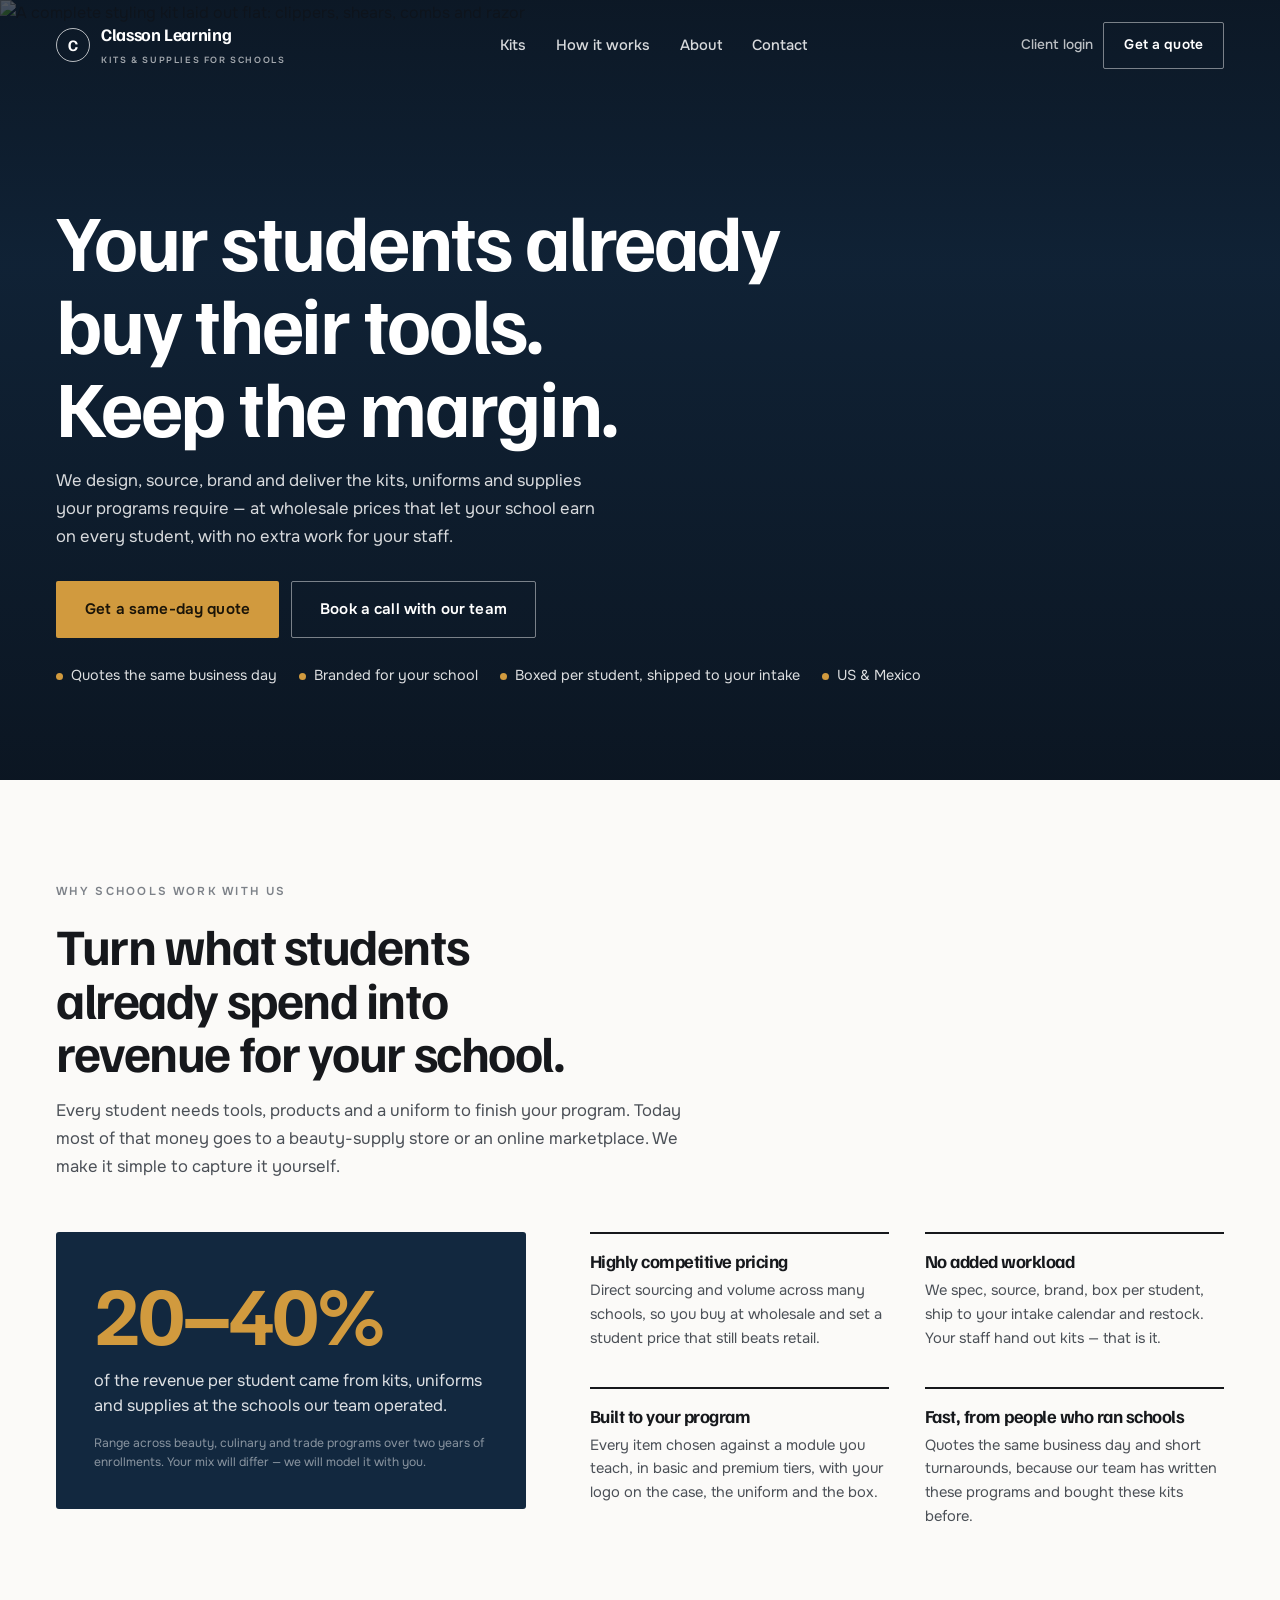
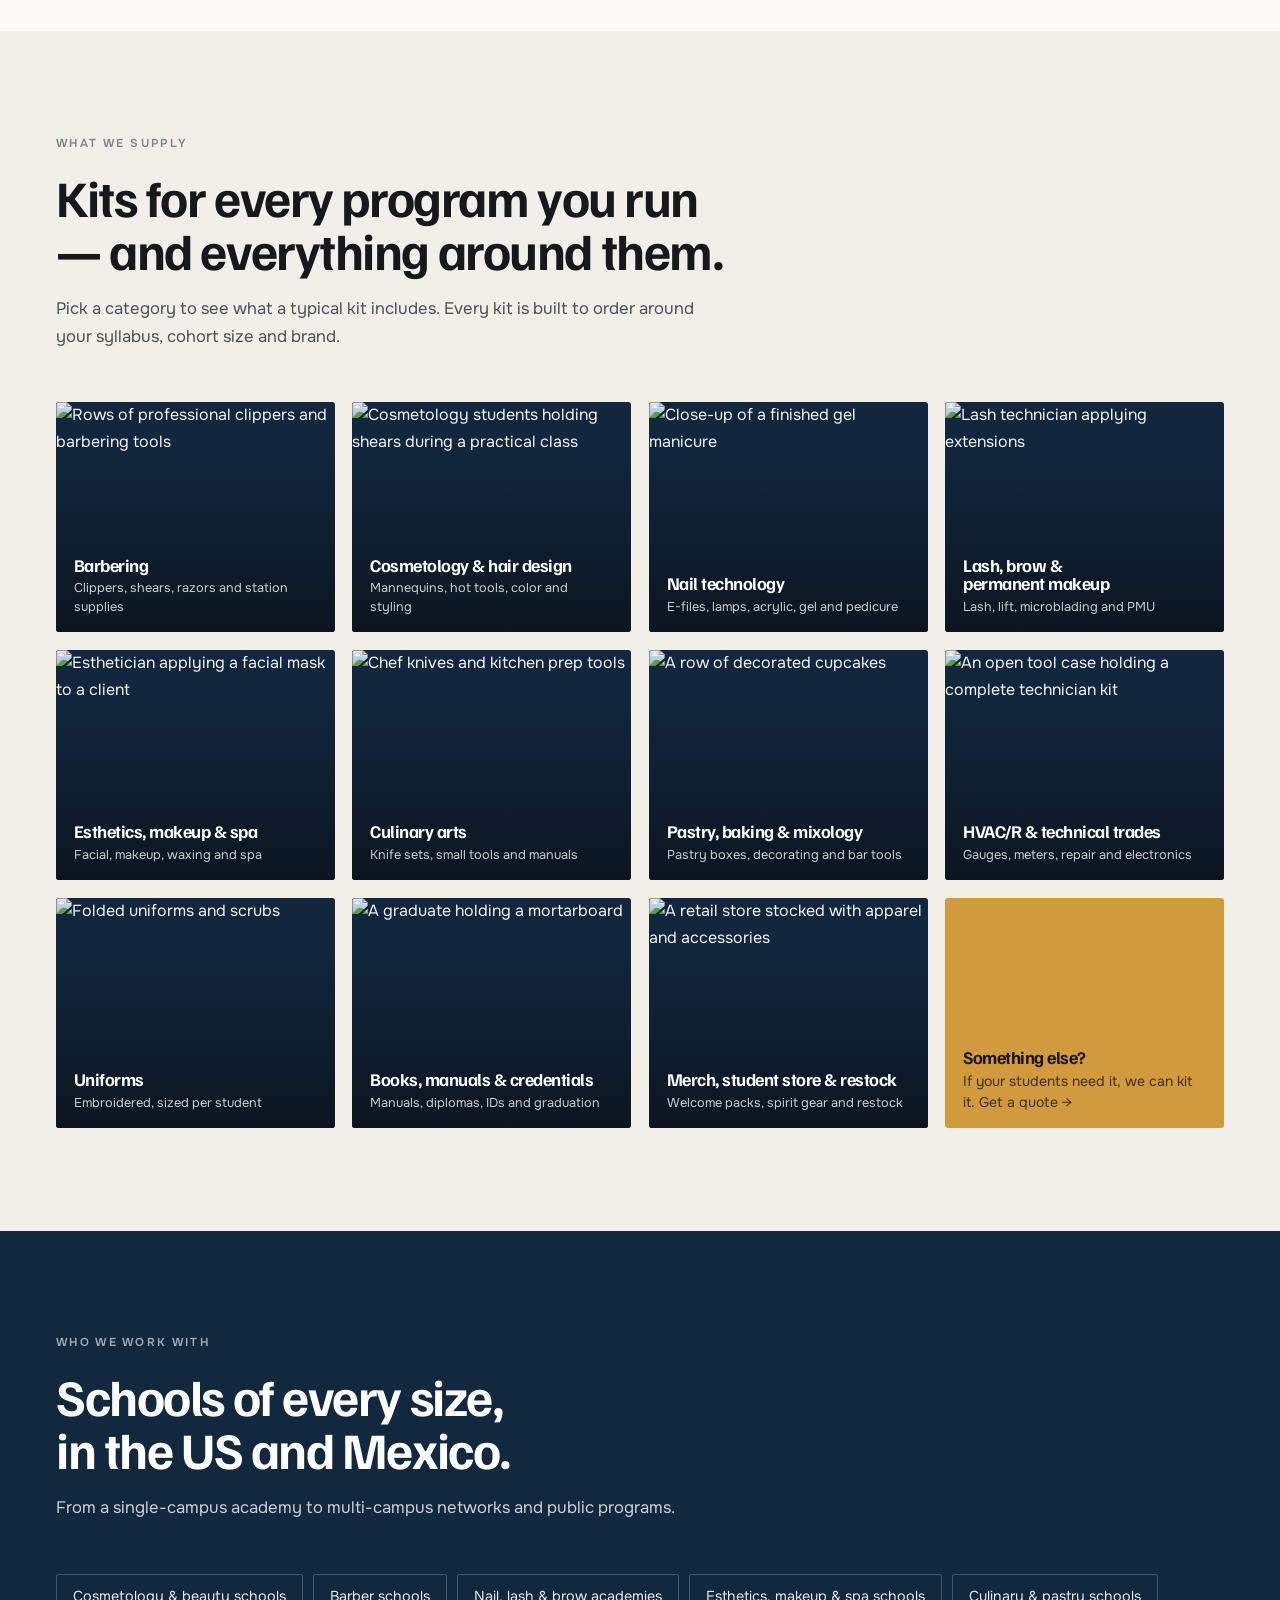
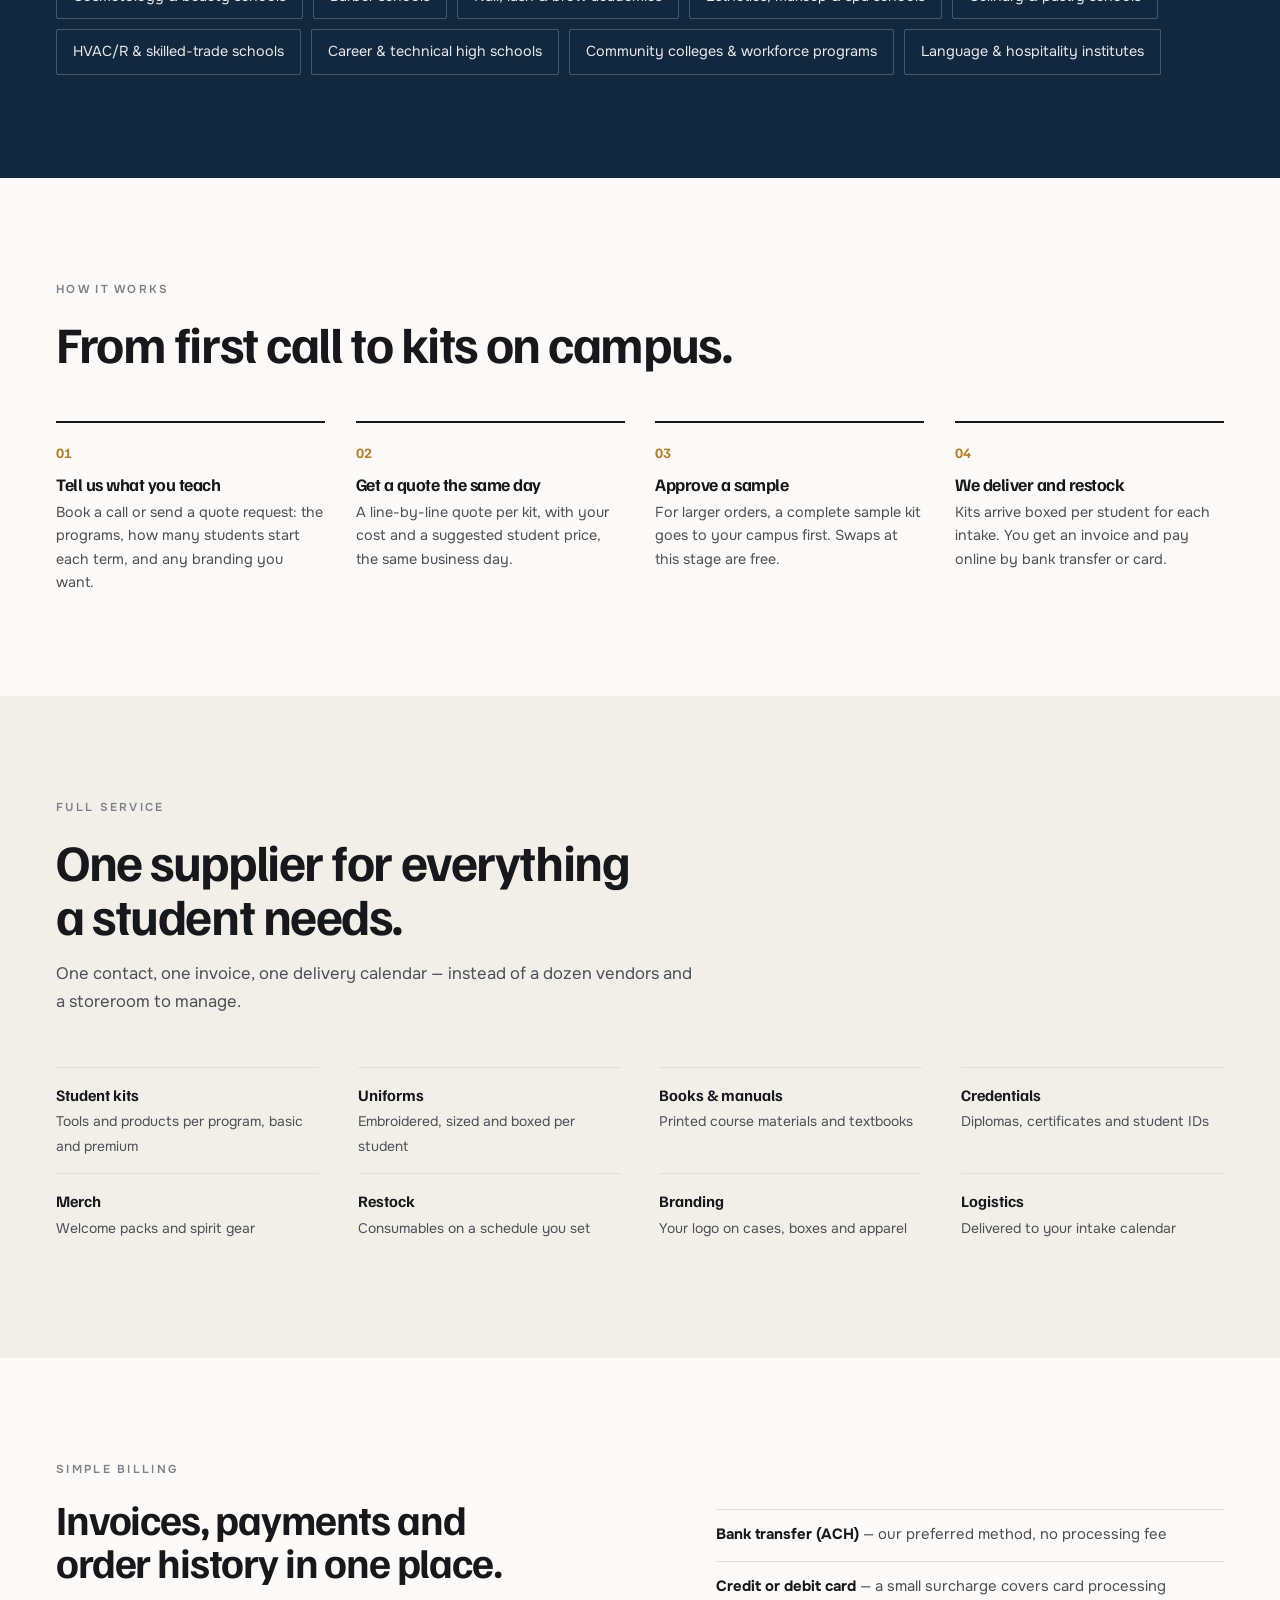
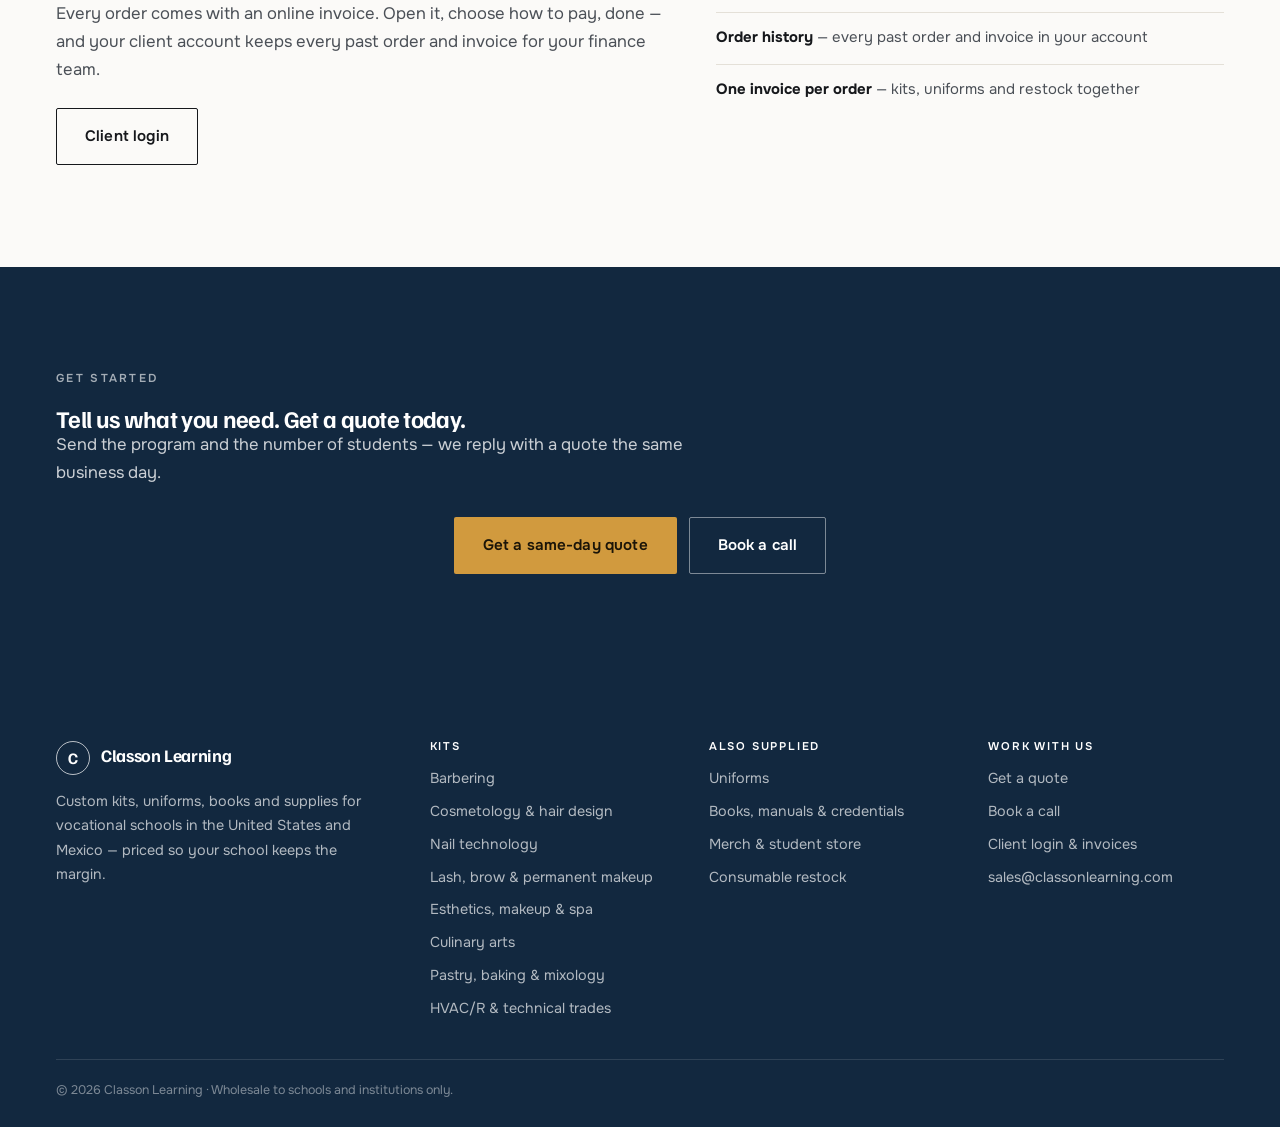
==== commit 24ac0379: "Reposition site around school revenue, categories and quotes Home page leads with the margin schools" ====
--- a/index.html
+++ b/index.html
@@ -3,13 +3,13 @@
 <head>
 <meta charset="UTF-8">
 <meta name="viewport" content="width=device-width, initial-scale=1.0">
-<title>Classon Learning | Custom Training Kits for Vocational Schools</title>
-<meta name="description" content="We build training kits around your program — cosmetology, lash, permanent makeup, HVAC/R, culinary, uniforms and merch. Wholesale to schools across the US and Mexico.">
+<title>Classon Learning | Custom Kits, Uniforms &amp; Supplies for Vocational Schools</title>
+<meta name="description" content="Custom student kits, uniforms, books and supplies for beauty, culinary and trade schools. Wholesale pricing, full service and same-business-day quotes.">
 <link rel="preconnect" href="https://fonts.googleapis.com">
 <link rel="preconnect" href="https://fonts.gstatic.com" crossorigin>
 <link rel="stylesheet" href="https://fonts.googleapis.com/css2?family=Familjen+Grotesk:wght@400;500;600;700&family=Onest:wght@300;400;500;600&display=swap">
 <link rel="stylesheet" href="css/landing.css">
-<link rel="stylesheet" href="css/shop.css">
+<link rel="stylesheet" href="css/site.css">
 </head>
 <body>
 
@@ -19,235 +19,227 @@
       <span class="brand-mark">C</span>
       <span>
         <span class="brand-name">Classon Learning</span>
-        <span class="brand-sub">Custom kits for schools</span>
+        <span class="brand-sub">Kits &amp; supplies for schools</span>
       </span>
     </a>
     <nav class="top-nav">
-      <a href="#process">How it works</a>
       <a href="products.html">Kits</a>
-      <a href="shop.html">Shop</a>
+      <a href="index.html#how">How it works</a>
       <a href="about.html">About</a>
       <a href="contact.html">Contact</a>
     </nav>
-    <a class="btn btn-line" href="contact.html">Request a proposal</a>
+    <div class="top-actions">
+      <a class="top-login" href="https://shop.classonlearning.com/account">Client login</a>
+      <a class="btn btn-line" href="contact.html#form">Get a quote</a>
+    </div>
   </div>
 </header>
 
 <!-- ================= HERO ================= -->
 <section class="hero">
-  <img class="hero-img"
-       src="https://images.unsplash.com/photo-1596362601603-b74f6ef166e4?auto=format&fit=crop&w=2000&q=70"
+  <img class="hero-img" src="https://images.unsplash.com/photo-1596362601603-b74f6ef166e4?auto=format&fit=crop&w=2000&q=70"
        alt="A complete styling kit laid out flat: clippers, shears, combs and razor">
   <div class="hero-in">
-    <h1>Kits built around your program, not ours.</h1>
-    <p class="lede">Tell us what you teach and how many students you enroll. We spec the kit, source it, and ship it to your campus every term — in the US and Mexico.</p>
+    <h1>Your students already buy their tools. Keep the margin.</h1>
+    <p class="lede">We design, source, brand and deliver the kits, uniforms and supplies your programs require — at wholesale prices that let your school earn on every student, with no extra work for your staff.</p>
     <div class="hero-cta">
-      <a class="btn btn-solid" href="#start">Request a custom kit proposal</a>
-      <a class="btn btn-line" href="shop.html">Shop standard kits</a>
-    </div>
-  </div>
-</section>
-
-<div class="rail">
-  <div class="rail-in">
-    <span class="rail-label">Programs we kit</span>
-    <span class="rail-item"><img src="https://images.unsplash.com/photo-1527799820374-dcf8d9d4a388?auto=format&fit=crop&w=160&q=60" alt="" aria-hidden="true">Cosmetology</span>
-    <span class="rail-item"><img src="https://images.unsplash.com/photo-1735151225764-eac694642dbf?auto=format&fit=crop&w=160&q=60" alt="" aria-hidden="true">Lash extension</span>
-    <span class="rail-item"><img src="https://images.unsplash.com/photo-1600228390270-970186129936?auto=format&fit=crop&w=160&q=60" alt="" aria-hidden="true">Permanent makeup</span>
-    <span class="rail-item"><img src="https://images.unsplash.com/photo-1660330589827-da8ab7dd3c02?auto=format&fit=crop&w=160&q=60" alt="" aria-hidden="true">HVAC/R</span>
-    <span class="rail-item"><img src="https://images.unsplash.com/photo-1778233770164-2c318e80aac8?auto=format&fit=crop&w=160&q=60" alt="" aria-hidden="true">Culinary</span>
-    <span class="rail-item"><img src="https://images.unsplash.com/photo-1621862912856-0909fb7f14b7?auto=format&fit=crop&w=160&q=60" alt="" aria-hidden="true">Uniforms</span>
-    <span class="rail-item"><img src="https://images.unsplash.com/photo-1700165644892-3dd6b67b25bc?auto=format&fit=crop&w=160&q=60" alt="" aria-hidden="true">Program merch</span>
-  </div>
-</div>
-
-<!-- ================= PROCESS ================= -->
-<section class="sec" id="process">
-  <div class="shell">
-    <div class="sec-head">
-      <p class="eyebrow">How a Classon kit gets made</p>
-      <h2>No two schools teach the same way, so no two kits are the same.</h2>
-      <p class="lede">Most suppliers hand you a fixed catalog and let you work around it. We start from your syllabus and build backwards — which is how we ran our own schools for almost ten years.</p>
-    </div>
-
-    <article class="step">
-      <div class="step-media">
-        <img loading="lazy" src="https://images.unsplash.com/photo-1774660810725-fb04e002003d?auto=format&fit=crop&w=1100&q=70" alt="Instructor working with students in a vocational classroom">
-        <span class="step-n">1</span>
-      </div>
-      <div>
-        <h3>You send the syllabus and the cohort size</h3>
-        <p>Module list, hours, board requirements, how many students start each term. If you only have a rough outline, that is enough to begin — we have written these programs ourselves.</p>
-        <p class="step-note">Typical turnaround: a first draft kit spec within three business days.</p>
-      </div>
-    </article>
-
-    <article class="step">
-      <div class="step-media">
-        <img loading="lazy" src="https://images.unsplash.com/photo-1586359526010-3b87482012ef?auto=format&fit=crop&w=1100&q=70" alt="Every item in a kit laid out and itemized on a work surface">
-        <span class="step-n">2</span>
-      </div>
-      <div>
-        <h3>We spec the kit line by line</h3>
-        <p>Every item is chosen against a module you actually teach. You see what is in it, what each piece costs you, and where the margin sits if you resell kits to students.</p>
-        <p class="step-note">You get consumables split out separately, so restocking never gets bundled into a new kit purchase.</p>
-      </div>
-    </article>
-
-    <article class="step">
-      <div class="step-media">
-        <img loading="lazy" src="https://images.unsplash.com/photo-1585569695919-db237e7cc455?auto=format&fit=crop&w=1100&q=70" alt="An open case holding a complete sample kit">
-        <span class="step-n">3</span>
-      </div>
-      <div>
-        <h3>You approve a physical sample</h3>
-        <p>One complete kit ships to your campus before anything goes into production. Your instructors handle it, and anything they would not put in a student's hands gets swapped.</p>
-        <p class="step-note">Swaps at the sample stage are free — we would rather change it now than have it sit unused in a storeroom.</p>
-      </div>
-    </article>
-
-    <article class="step">
-      <div class="step-media">
-        <img loading="lazy" src="https://images.unsplash.com/photo-1684695749267-233af13276d0?auto=format&fit=crop&w=1100&q=70" alt="Packed cartons ready for dispatch in a warehouse">
-        <span class="step-n">4</span>
-      </div>
-      <div>
-        <h3>We ship to your intake calendar</h3>
-        <p>Kits arrive boxed per student and labeled for your intake, not in bulk cartons your staff have to break down. Consumables restock on a schedule you set.</p>
-        <p class="step-note">Warehousing on both sides of the border — cross-border freight is handled in-house.</p>
-      </div>
-    </article>
-  </div>
-</section>
-
-<!-- ================= GALLERY ================= -->
+      <a class="btn btn-solid" href="contact.html#form">Get a same-day quote</a>
+      <a class="btn btn-line" href="#" data-book>Book a call with our team</a>
+    </div>
+    <ul class="promise">
+      <li>Quotes the same business day</li>
+      <li>Branded for your school</li>
+      <li>Boxed per student, shipped to your intake</li>
+      <li>US &amp; Mexico</li>
+    </ul>
+  </div>
+</section>
+
+<!-- ================= WHY ================= -->
+<section class="sec" id="why">
+  <div class="shell">
+    <div class="sec-head">
+      <p class="eyebrow">Why schools work with us</p>
+      <h2>Turn what students already spend into revenue for your school.</h2>
+      <p class="lede">Every student needs tools, products and a uniform to finish your program. Today most of that money goes to a beauty-supply store or an online marketplace. We make it simple to capture it yourself.</p>
+    </div>
+    <div class="value">
+      <div class="value-stat">
+        <strong>20–40%</strong>
+        <p>of the revenue per student came from kits, uniforms and supplies at the schools our team operated.</p>
+        <small>Range across beauty, culinary and trade programs over two years of enrollments. Your mix will differ — we will model it with you.</small>
+      </div>
+      <div class="value-list">
+        <div class="value-item">
+          <h3>Highly competitive pricing</h3>
+          <p>Direct sourcing and volume across many schools, so you buy at wholesale and set a student price that still beats retail.</p>
+        </div>
+        <div class="value-item">
+          <h3>No added workload</h3>
+          <p>We spec, source, brand, box per student, ship to your intake calendar and restock. Your staff hand out kits — that is it.</p>
+        </div>
+        <div class="value-item">
+          <h3>Built to your program</h3>
+          <p>Every item chosen against a module you teach, in basic and premium tiers, with your logo on the case, the uniform and the box.</p>
+        </div>
+        <div class="value-item">
+          <h3>Fast, from people who ran schools</h3>
+          <p>Quotes the same business day and short turnarounds, because our team has written these programs and bought these kits before.</p>
+        </div>
+      </div>
+    </div>
+  </div>
+</section>
+
+<!-- ================= CATEGORIES ================= -->
 <section class="sec sec-tint" id="kits">
   <div class="shell">
     <div class="sec-head">
-      <p class="eyebrow">Recent kits</p>
-      <h2>Built for beauty, trades and culinary programs.</h2>
-      <p class="lede">A sample of what has gone out this year. Every one of these started as somebody's course outline.</p>
-    </div>
-
-    <div class="mosaic">
-      <figure class="tile t-wide t-32">
-        <img loading="lazy" src="https://images.unsplash.com/photo-1599351431613-18ef1fdd27e1?auto=format&fit=crop&w=1200&q=70" alt="Rows of professional clippers and styling tools">
-        <figcaption><b>Cosmetology</b>Complete manicure &amp; nail tech kit — 24-student intake</figcaption>
-      </figure>
-      <figure class="tile t-tall">
-        <img loading="lazy" src="https://images.unsplash.com/photo-1735151225764-eac694642dbf?auto=format&fit=crop&w=900&q=70" alt="Lash extension technician working on a client">
-        <figcaption><b>Lash extension</b>Classic &amp; volume starter kits with practice mannequins</figcaption>
-      </figure>
-      <figure class="tile t-sq">
-        <img loading="lazy" src="https://images.unsplash.com/photo-1621905251918-48416bd8575a?auto=format&fit=crop&w=900&q=70" alt="HVAC technician servicing equipment">
-        <figcaption><b>HVAC/R</b>Field-service tool kit with manifold gauges</figcaption>
-      </figure>
-      <figure class="tile t-sq">
-        <img loading="lazy" src="https://images.unsplash.com/photo-1594394490667-0c1b4405a945?auto=format&fit=crop&w=900&q=70" alt="Chef knives and kitchen prep tools">
-        <figcaption><b>Culinary</b>Knife roll &amp; prep essentials, 30 places</figcaption>
-      </figure>
-      <figure class="tile t-sq">
-        <img loading="lazy" src="https://images.unsplash.com/photo-1596462502278-27bfdc403348?auto=format&fit=crop&w=900&q=70" alt="Makeup brushes and pigments arranged on a surface">
-        <figcaption><b>Permanent makeup</b>Microblading practice kit with pigments</figcaption>
-      </figure>
-      <figure class="tile t-wide t-32">
-        <img loading="lazy" src="https://images.unsplash.com/photo-1779636198585-658170ee0283?auto=format&fit=crop&w=1200&q=70" alt="Barbering and hairdressing tools on a station">
-        <figcaption><b>Cosmetology</b>Shear &amp; styling tool kits, branded for the school</figcaption>
-      </figure>
-      <figure class="tile t-sq">
-        <img loading="lazy" src="https://images.unsplash.com/photo-1732660513320-a6b489f3fece?auto=format&fit=crop&w=900&q=70" alt="Technician working on refrigeration equipment">
-        <figcaption><b>HVAC/R</b>Refrigeration cycle demo units</figcaption>
-      </figure>
-      <figure class="tile t-sq">
-        <img loading="lazy" src="https://images.unsplash.com/photo-1621862912856-0909fb7f14b7?auto=format&fit=crop&w=900&q=70" alt="Folded uniforms and scrubs">
-        <figcaption><b>Uniforms</b>Embroidered scrub sets, sized per cohort</figcaption>
-      </figure>
-    </div>
-    <p style="margin-top:32px"><a class="btn btn-ink" href="products.html">See every program we kit</a></p>
-  </div>
-</section>
-
-<!-- ================= INSIDE A KIT ================= -->
-<section class="sec sec-dark" id="inside">
-  <div class="shell inside">
-    <div class="inside-img">
-      <img loading="lazy" src="https://images.unsplash.com/photo-1674741826935-c4e7aea1ba3f?auto=format&fit=crop&w=1200&q=70" alt="Beauty tools and products laid out to show the contents of a training kit">
-    </div>
+      <p class="eyebrow">What we supply</p>
+      <h2>Kits for every program you run — and everything around them.</h2>
+      <p class="lede">Pick a category to see what a typical kit includes. Every kit is built to order around your syllabus, cohort size and brand.</p>
+    </div>
+    <div class="cats">
+      <a class="cat" href="products.html#barbering">
+        <img loading="lazy" src="https://images.unsplash.com/photo-1599351431613-18ef1fdd27e1?auto=format&fit=crop&w=700&q=70" alt="Rows of professional clippers and barbering tools">
+        <span class="cat-txt"><h3>Barbering</h3><p>Clippers, shears, razors and station supplies</p></span>
+      </a>
+      <a class="cat" href="products.html#hair">
+        <img loading="lazy" src="https://images.unsplash.com/photo-1559599101-f09722fb4948?auto=format&fit=crop&w=700&q=70" alt="Cosmetology students holding shears during a practical class">
+        <span class="cat-txt"><h3>Cosmetology &amp; hair design</h3><p>Mannequins, hot tools, color and styling</p></span>
+      </a>
+      <a class="cat" href="products.html#nails">
+        <img loading="lazy" src="https://images.unsplash.com/photo-1604654894610-df63bc536371?auto=format&fit=crop&w=700&q=70" alt="Close-up of a finished gel manicure">
+        <span class="cat-txt"><h3>Nail technology</h3><p>E-files, lamps, acrylic, gel and pedicure</p></span>
+      </a>
+      <a class="cat" href="products.html#lash-brow">
+        <img loading="lazy" src="https://images.unsplash.com/photo-1735151225764-eac694642dbf?auto=format&fit=crop&w=700&q=70" alt="Lash technician applying extensions">
+        <span class="cat-txt"><h3>Lash, brow &amp; permanent makeup</h3><p>Lash, lift, microblading and PMU</p></span>
+      </a>
+      <a class="cat" href="products.html#esthetics">
+        <img loading="lazy" src="https://images.unsplash.com/photo-1570172619644-dfd03ed5d881?auto=format&fit=crop&w=700&q=70" alt="Esthetician applying a facial mask to a client">
+        <span class="cat-txt"><h3>Esthetics, makeup &amp; spa</h3><p>Facial, makeup, waxing and spa</p></span>
+      </a>
+      <a class="cat" href="products.html#culinary">
+        <img loading="lazy" src="https://images.unsplash.com/photo-1594394490667-0c1b4405a945?auto=format&fit=crop&w=700&q=70" alt="Chef knives and kitchen prep tools">
+        <span class="cat-txt"><h3>Culinary arts</h3><p>Knife sets, small tools and manuals</p></span>
+      </a>
+      <a class="cat" href="products.html#pastry">
+        <img loading="lazy" src="https://images.unsplash.com/photo-1486427944299-d1955d23e34d?auto=format&fit=crop&w=700&q=70" alt="A row of decorated cupcakes">
+        <span class="cat-txt"><h3>Pastry, baking &amp; mixology</h3><p>Pastry boxes, decorating and bar tools</p></span>
+      </a>
+      <a class="cat" href="products.html#trades">
+        <img loading="lazy" src="https://images.unsplash.com/photo-1585569695919-db237e7cc455?auto=format&fit=crop&w=700&q=70" alt="An open tool case holding a complete technician kit">
+        <span class="cat-txt"><h3>HVAC/R &amp; technical trades</h3><p>Gauges, meters, repair and electronics</p></span>
+      </a>
+      <a class="cat" href="products.html#uniforms">
+        <img loading="lazy" src="https://images.unsplash.com/photo-1621862912856-0909fb7f14b7?auto=format&fit=crop&w=700&q=70" alt="Folded uniforms and scrubs">
+        <span class="cat-txt"><h3>Uniforms</h3><p>Embroidered, sized per student</p></span>
+      </a>
+      <a class="cat" href="products.html#books">
+        <img loading="lazy" src="https://images.unsplash.com/photo-1627556704302-624286467c65?auto=format&fit=crop&w=700&q=70" alt="A graduate holding a mortarboard">
+        <span class="cat-txt"><h3>Books, manuals &amp; credentials</h3><p>Manuals, diplomas, IDs and graduation</p></span>
+      </a>
+      <a class="cat" href="products.html#merch">
+        <img loading="lazy" src="https://images.unsplash.com/photo-1441986300917-64674bd600d8?auto=format&fit=crop&w=700&q=70" alt="A retail store stocked with apparel and accessories">
+        <span class="cat-txt"><h3>Merch, student store &amp; restock</h3><p>Welcome packs, spirit gear and restock</p></span>
+      </a>
+      <a class="cat cat-cta" href="contact.html#form">
+        <span class="cat-txt"><h3>Something else?</h3><p>If your students need it, we can kit it. Get a quote &rarr;</p></span>
+      </a>
+    </div>
+  </div>
+</section>
+
+<!-- ================= WHO ================= -->
+<section class="sec sec-dark">
+  <div class="shell">
+    <div class="sec-head">
+      <p class="eyebrow on-dark">Who we work with</p>
+      <h2>Schools of every size, in the US and Mexico.</h2>
+      <p class="lede">From a single-campus academy to multi-campus networks and public programs.</p>
+    </div>
+    <ul class="schools">
+      <li>Cosmetology &amp; beauty schools</li>
+      <li>Barber schools</li>
+      <li>Nail, lash &amp; brow academies</li>
+      <li>Esthetics, makeup &amp; spa schools</li>
+      <li>Culinary &amp; pastry schools</li>
+      <li>HVAC/R &amp; skilled-trade schools</li>
+      <li>Career &amp; technical high schools</li>
+      <li>Community colleges &amp; workforce programs</li>
+      <li>Language &amp; hospitality institutes</li>
+    </ul>
+  </div>
+</section>
+
+<!-- ================= HOW ================= -->
+<section class="sec" id="how">
+  <div class="shell">
+    <div class="sec-head">
+      <p class="eyebrow">How it works</p>
+      <h2>From first call to kits on campus.</h2>
+    </div>
+    <ol class="steps">
+      <li><h3>Tell us what you teach</h3><p>Book a call or send a quote request: the programs, how many students start each term, and any branding you want.</p></li>
+      <li><h3>Get a quote the same day</h3><p>A line-by-line quote per kit, with your cost and a suggested student price, the same business day.</p></li>
+      <li><h3>Approve a sample</h3><p>For larger orders, a complete sample kit goes to your campus first. Swaps at this stage are free.</p></li>
+      <li><h3>We deliver and restock</h3><p>Kits arrive boxed per student for each intake. You get an invoice and pay online by bank transfer or card.</p></li>
+    </ol>
+  </div>
+</section>
+
+<!-- ================= FULL SERVICE ================= -->
+<section class="sec sec-tint">
+  <div class="shell">
+    <div class="sec-head">
+      <p class="eyebrow">Full service</p>
+      <h2>One supplier for everything a student needs.</h2>
+      <p class="lede">One contact, one invoice, one delivery calendar — instead of a dozen vendors and a storeroom to manage.</p>
+    </div>
+    <ul class="service">
+      <li><strong>Student kits</strong><span>Tools and products per program, basic and premium</span></li>
+      <li><strong>Uniforms</strong><span>Embroidered, sized and boxed per student</span></li>
+      <li><strong>Books &amp; manuals</strong><span>Printed course materials and textbooks</span></li>
+      <li><strong>Credentials</strong><span>Diplomas, certificates and student IDs</span></li>
+      <li><strong>Merch</strong><span>Welcome packs and spirit gear</span></li>
+      <li><strong>Restock</strong><span>Consumables on a schedule you set</span></li>
+      <li><strong>Branding</strong><span>Your logo on cases, boxes and apparel</span></li>
+      <li><strong>Logistics</strong><span>Delivered to your intake calendar</span></li>
+    </ul>
+  </div>
+</section>
+
+<!-- ================= BILLING ================= -->
+<section class="sec">
+  <div class="shell bill">
     <div>
-      <p class="eyebrow on-dark">Inside one kit</p>
-      <h2>Complete Manicure &amp; Nail&nbsp;Tech Kit</h2>
-      <p class="lede">The version a 24-student cosmetology intake received this term. Yours would differ — this is what a finished spec looks like.</p>
-      <ul class="kit-list">
-        <li>Portable UV/LED curing lamp <span>1 per student</span></li>
-        <li>Rechargeable e-file nail drill <span>1 per student</span></li>
-        <li>Practice hand with replacement tips <span>1 + 100 tips</span></li>
-        <li>Gel and acrylic brush set <span>9 pieces</span></li>
-        <li>Gel polish, primer, dehydrator, top coat <span>consumable</span></li>
-        <li>Files, buffers, tip guides, sanitation <span>consumable</span></li>
-      </ul>
-      <p class="foot-note">Consumables are restocked separately each term — you never rebuy the hardware.</p>
-    </div>
-  </div>
-</section>
-
-<!-- ================= STORY ================= -->
-<section class="sec" id="story">
-  <div class="shell proof">
-    <div class="proof-img">
-      <img loading="lazy" src="https://images.unsplash.com/photo-1559185590-765cdc663325?auto=format&fit=crop&w=1100&q=70" alt="Students at work in a vocational training classroom">
-    </div>
-    <div>
-      <p class="eyebrow">Why we do this</p>
-      <h2>We ran schools before we supplied them.</h2>
-      <p class="lede">For almost ten years our team operated trade and vocational programs. We know which kit items get used in week one and which sit in a cupboard until they expire, because we paid for both.</p>
-      <p class="lede" style="margin-top:14px">That is the whole reason Classon exists: kits specified by people who had to make the numbers work at the end of a term.</p>
-      <div class="stats">
-        <div><strong>~10</strong><span>Years operating trade schools</span></div>
-        <div><strong>7</strong><span>Program types kitted</span></div>
-        <div><strong>2</strong><span>Countries served</span></div>
-      </div>
-    </div>
-  </div>
-</section>
-
-<!-- ================= START ================= -->
-<section class="sec sec-tint" id="start">
-  <div class="shell">
-    <div class="sec-head">
-      <p class="eyebrow">Start here</p>
-      <h2>Three ways to begin.</h2>
-      <p class="lede">Whichever you pick, you will be talking to someone who has run a program — not a call center.</p>
-    </div>
-    <div class="ways">
-      <article class="way">
-        <img loading="lazy" src="https://images.unsplash.com/photo-1595284843477-f609b0f91e3f?auto=format&fit=crop&w=900&q=70" alt="Nail and beauty tools arranged on a work surface">
-        <div class="way-body">
-          <h3>Request a custom kit proposal</h3>
-          <p>Send your program details and cohort size. You get a line-by-line kit spec with wholesale pricing, usually within three business days.</p>
-          <a class="btn btn-ink" href="contact.html">Start a proposal</a>
-        </div>
-      </article>
-      <article class="way">
-        <img loading="lazy" src="https://images.unsplash.com/photo-1739956802238-2f37aefec7e1?auto=format&fit=crop&w=900&q=70" alt="Instructors demonstrating a technique to a group of students">
-        <div class="way-body">
-          <h3>Book a call with our team</h3>
-          <p>Twenty minutes to walk through your programs, intake calendar and what your students are currently buying themselves.</p>
-          <a class="btn btn-ink" href="contact.html">Pick a time</a>
-        </div>
-      </article>
-      <article class="way">
-        <img loading="lazy" src="https://images.unsplash.com/photo-1553413077-190dd305871c?auto=format&fit=crop&w=900&q=70" alt="Boxes stacked and ready for shipment">
-        <div class="way-body">
-          <h3>Download the kit catalog</h3>
-          <p>Every program we kit, what a standard build includes, and the minimum order quantities — a PDF you can forward to your finance team.</p>
-          <a class="btn btn-ink" href="products.html">Get the catalog</a>
-        </div>
-      </article>
-    </div>
-  </div>
-</section>
-
-<!-- ================= FOOTER ================= -->
+      <p class="eyebrow">Simple billing</p>
+      <h2 style="font-size:clamp(1.8rem,3.4vw,2.6rem)">Invoices, payments and order history in one place.</h2>
+      <p class="lede" style="margin-top:16px">Every order comes with an online invoice. Open it, choose how to pay, done — and your client account keeps every past order and invoice for your finance team.</p>
+      <p style="margin-top:24px"><a class="btn btn-ink" href="https://shop.classonlearning.com/account">Client login</a></p>
+    </div>
+    <ul>
+      <li><strong>Bank transfer (ACH)</strong> — our preferred method, no processing fee</li>
+      <li><strong>Credit or debit card</strong> — a small surcharge covers card processing</li>
+      <li><strong>Order history</strong> — every past order and invoice in your account</li>
+      <li><strong>One invoice per order</strong> — kits, uniforms and restock together</li>
+    </ul>
+  </div>
+</section>
+
+<section class="sec sec-dark">
+  <div class="shell band">
+    <p class="eyebrow on-dark">Get started</p>
+    <h2>Tell us what you need. Get a quote today.</h2>
+    <p class="lede">Send the program and the number of students — we reply with a quote the same business day.</p>
+    <div class="hero-cta" style="justify-content:center">
+      <a class="btn btn-solid" href="contact.html#form">Get a same-day quote</a>
+      <a class="btn btn-line" href="#" data-book>Book a call</a>
+    </div>
+  </div>
+</section>
+
 <footer class="foot">
   <div class="shell">
     <div class="foot-grid">
@@ -256,39 +248,44 @@
           <span class="brand-mark">C</span>
           <span><span class="brand-name">Classon Learning</span></span>
         </a>
-        <p class="foot-blurb">Custom training kits, uniforms and program merch for vocational schools in the United States and Mexico.</p>
-      </div>
-      <div>
-        <h4>Programs</h4>
+        <p class="foot-blurb">Custom kits, uniforms, books and supplies for vocational schools in the United States and Mexico — priced so your school keeps the margin.</p>
+      </div>
+      <div>
+        <h4>Kits</h4>
         <ul>
-          <li><a href="products.html">Cosmetology</a></li>
-          <li><a href="products.html">Lash extension</a></li>
-          <li><a href="products.html">Permanent makeup</a></li>
-          <li><a href="products.html">HVAC/R</a></li>
-          <li><a href="products.html">Culinary</a></li>
+          <li><a href="products.html#barbering">Barbering</a></li>
+          <li><a href="products.html#hair">Cosmetology &amp; hair design</a></li>
+          <li><a href="products.html#nails">Nail technology</a></li>
+          <li><a href="products.html#lash-brow">Lash, brow &amp; permanent makeup</a></li>
+          <li><a href="products.html#esthetics">Esthetics, makeup &amp; spa</a></li>
+          <li><a href="products.html#culinary">Culinary arts</a></li>
+          <li><a href="products.html#pastry">Pastry, baking &amp; mixology</a></li>
+          <li><a href="products.html#trades">HVAC/R &amp; technical trades</a></li>
         </ul>
       </div>
       <div>
         <h4>Also supplied</h4>
         <ul>
-          <li><a href="products.html">Student uniforms</a></li>
-          <li><a href="products.html">Program merch</a></li>
-          <li><a href="products.html">Consumable restock</a></li>
+          <li><a href="products.html#uniforms">Uniforms</a></li>
+          <li><a href="products.html#books">Books, manuals &amp; credentials</a></li>
+          <li><a href="products.html#merch">Merch &amp; student store</a></li>
+          <li><a href="products.html#merch">Consumable restock</a></li>
         </ul>
       </div>
       <div>
-        <h4>Talk to us</h4>
+        <h4>Work with us</h4>
         <ul>
+          <li><a href="contact.html#form">Get a quote</a></li>
+          <li><a href="#" data-book>Book a call</a></li>
+          <li><a href="https://shop.classonlearning.com/account">Client login &amp; invoices</a></li>
           <li><a href="mailto:sales@classonlearning.com">sales@classonlearning.com</a></li>
-          <li>+1 (555) 019-4420</li>
-          <li>+52 (55) 4040-1188</li>
         </ul>
       </div>
     </div>
-    <p class="foot-note">© 2026 Classon Learning · Wholesale to institutions only — we do not sell to individual consumers.</p>
+    <p class="foot-note">© 2026 Classon Learning · Wholesale to schools and institutions only.</p>
   </div>
 </footer>
 
-<script src="js/shop.js"></script>
+<script src="js/site.js"></script>
 </body>
 </html>
--- a/css/site.css
+++ b/css/site.css
@@ -0,0 +1,124 @@
+/* ==========================================================================
+   Classon Learning — value, categories, quote and billing components
+   Extends css/landing.css (tokens) and css/pages.css; load last.
+   ========================================================================== */
+
+/* ---------- header ------------------------------------------------------- */
+.top-actions { display: flex; align-items: center; gap: 10px; }
+.top-login { color: rgba(255, 255, 255, .72); font-size: .86rem; font-weight: 500; text-decoration: none; white-space: nowrap; }
+.top-login:hover { color: #fff; }
+
+/* ---------- hero promise chips ------------------------------------------ */
+.promise { display: flex; flex-wrap: wrap; gap: 8px 22px; margin-top: 26px; padding: 0; list-style: none; }
+.promise li { display: flex; align-items: center; gap: 8px; font-size: .9rem; color: rgba(255, 255, 255, .86); }
+.promise li::before { content: ""; width: 7px; height: 7px; border-radius: 50%; background: var(--amber); flex: 0 0 auto; }
+
+/* ---------- value: why schools work with us ------------------------------ */
+.value { display: grid; grid-template-columns: minmax(0, 1fr) minmax(0, 1.35fr); gap: clamp(28px, 5vw, 72px); align-items: start; }
+.value-stat { padding: clamp(24px, 3vw, 40px); background: var(--navy-deep); color: #fff; border-radius: 3px; }
+.value-stat strong { display: block; font-family: var(--f-display); font-size: clamp(3rem, 7vw, 5.2rem); line-height: 1; letter-spacing: -.04em; color: var(--amber); }
+.value-stat p { margin-top: 14px; font-size: 1.02rem; line-height: 1.55; color: rgba(255, 255, 255, .86); }
+.value-stat small { display: block; margin-top: 16px; font-size: .76rem; line-height: 1.5; color: rgba(255, 255, 255, .5); }
+.value-list { display: grid; grid-template-columns: repeat(2, minmax(0, 1fr)); gap: clamp(22px, 3vw, 36px); }
+.value-item { padding-top: 18px; border-top: 2px solid var(--ink); }
+.value-item h3 { font-size: 1.14rem; margin-bottom: 8px; }
+.value-item p { font-size: .92rem; line-height: 1.62; color: var(--ink-70); }
+
+/* ---------- category tiles ----------------------------------------------- */
+.cats { display: grid; grid-template-columns: repeat(auto-fill, minmax(240px, 1fr)); gap: clamp(12px, 1.4vw, 18px); }
+.cat {
+  position: relative;
+  display: flex;
+  align-items: flex-end;
+  min-height: 230px;
+  overflow: hidden;
+  border-radius: 3px;
+  background: var(--navy-deep);
+  color: #fff;
+  text-decoration: none;
+}
+.cat img { position: absolute; inset: 0; width: 100%; height: 100%; object-fit: cover; transition: transform .7s var(--ease); }
+.cat::after { content: ""; position: absolute; inset: 0; background: linear-gradient(180deg, rgba(10, 18, 28, .05) 20%, rgba(10, 18, 28, .86) 100%); }
+.cat:hover img { transform: scale(1.05); }
+.cat-txt { position: relative; z-index: 2; padding: 18px 18px 16px; }
+.cat-txt h3 { font-size: 1.12rem; color: #fff; }
+.cat-txt p { margin-top: 5px; font-size: .8rem; line-height: 1.45; color: rgba(255, 255, 255, .78); }
+
+/* ---------- school types -------------------------------------------------- */
+.schools { display: flex; flex-wrap: wrap; gap: 10px; margin: 0; padding: 0; list-style: none; }
+.schools li { padding: 10px 16px; border: 1px solid rgba(255, 255, 255, .22); border-radius: 2px; font-size: .9rem; color: rgba(255, 255, 255, .9); }
+
+/* ---------- compact steps ------------------------------------------------- */
+.steps { display: grid; grid-template-columns: repeat(4, minmax(0, 1fr)); gap: clamp(18px, 2.4vw, 32px); counter-reset: step; margin: 0; padding: 0; list-style: none; }
+.steps li { counter-increment: step; padding-top: 18px; border-top: 2px solid var(--ink); }
+.steps li::before {
+  content: counter(step, decimal-leading-zero);
+  display: block;
+  margin-bottom: 10px;
+  font-family: var(--f-display);
+  font-size: .9rem;
+  font-weight: 700;
+  color: var(--amber-deep);
+}
+.steps h3 { font-size: 1.1rem; margin-bottom: 8px; }
+.steps p { font-size: .9rem; line-height: 1.6; color: var(--ink-70); }
+
+/* ---------- full-service list --------------------------------------------- */
+.service { display: grid; grid-template-columns: repeat(auto-fit, minmax(210px, 1fr)); gap: 0 clamp(20px, 3vw, 40px); margin: 0; padding: 0; list-style: none; }
+.service li { padding: 14px 0; border-top: 1px solid var(--line); font-size: .93rem; }
+.service strong { display: block; font-family: var(--f-display); font-size: 1rem; margin-bottom: 2px; }
+.service span { color: var(--ink-70); font-size: .87rem; }
+
+/* ---------- billing band -------------------------------------------------- */
+.bill { display: grid; grid-template-columns: minmax(0, 1.2fr) minmax(0, 1fr); gap: clamp(24px, 4vw, 60px); align-items: center; }
+.bill ul { margin: 0; padding: 0; list-style: none; }
+.bill li { padding: 13px 0; border-top: 1px solid var(--line); font-size: .93rem; color: var(--ink-70); }
+.bill li strong { color: var(--ink); }
+
+/* ---------- quote block (form + book a call) ------------------------------ */
+.quote { display: grid; grid-template-columns: minmax(0, 1.3fr) minmax(0, .7fr); gap: clamp(24px, 4vw, 56px); align-items: start; }
+.quote-side { display: flex; flex-direction: column; gap: 18px; }
+.quote-card { padding: 22px 24px; background: var(--paper); border: 1px solid var(--line); border-radius: 3px; }
+.quote-card h3 { font-size: 1.1rem; margin-bottom: 8px; }
+.quote-card p { font-size: .9rem; line-height: 1.6; color: var(--ink-70); }
+.quote-card .btn { margin-top: 16px; }
+.quote-card a:not(.btn) { color: var(--navy); }
+.sla { display: inline-flex; align-items: center; gap: 8px; padding: 6px 12px; margin-bottom: 16px; background: rgba(209, 154, 62, .16); color: var(--amber-deep); border-radius: 2px; font-size: .78rem; font-weight: 600; letter-spacing: .06em; text-transform: uppercase; }
+.form-card .btn[disabled] { opacity: .6; cursor: progress; }
+.hp { position: absolute; left: -9999px; }
+
+/* ---------- catalog: one row per category --------------------------------- */
+.catrow { display: grid; grid-template-columns: minmax(0, 1fr) minmax(0, 1.1fr); gap: clamp(22px, 4vw, 56px); align-items: center; padding-block: clamp(36px, 5vw, 64px); border-top: 1px solid var(--line); scroll-margin-top: 70px; }
+.catrow:first-child { border-top: 0; padding-top: 0; }
+.catrow:nth-child(even) .catrow-img { order: 2; }
+.catrow-img img { width: 100%; aspect-ratio: 4 / 3; object-fit: cover; border-radius: 3px; }
+.catrow h2 { font-size: clamp(1.6rem, 3vw, 2.3rem); margin-bottom: 12px; }
+.catrow .lede { font-size: 1rem; }
+.catrow ul { columns: 2; column-gap: 28px; margin: 20px 0 0; padding: 0; list-style: none; }
+.catrow li { break-inside: avoid; padding: 7px 0 7px 18px; position: relative; font-size: .9rem; color: var(--ink-70); }
+.catrow li::before { content: ""; position: absolute; left: 0; top: 15px; width: 8px; height: 2px; background: var(--amber); }
+.catrow-for { margin-top: 16px; font-size: .8rem; color: var(--ink-45); }
+.catrow-cta { display: flex; flex-wrap: wrap; gap: 10px; margin-top: 22px; }
+.catrow-cta .btn { padding: 12px 20px; font-size: .88rem; }
+
+/* ---------- responsive ---------------------------------------------------- */
+@media (max-width: 1000px) {
+  .value, .bill, .quote, .catrow { grid-template-columns: minmax(0, 1fr); }
+  .catrow:nth-child(even) .catrow-img { order: 0; }
+  .steps { grid-template-columns: repeat(2, minmax(0, 1fr)); }
+}
+@media (max-width: 720px) {
+  .top-login { display: none; }
+  .value-list, .steps { grid-template-columns: minmax(0, 1fr); }
+  .catrow ul { columns: 1; }
+  .cat { min-height: 190px; }
+}
+
+.cat-cta { background: var(--amber); color: #1a1408; }
+.cat-cta::after { display: none; }
+.cat-cta .cat-txt h3 { color: #1a1408; }
+.cat-cta .cat-txt p { color: rgba(26, 20, 8, .8); font-size: .88rem; }
+.cat-cta:hover { background: var(--amber-deep); }
+
+/* keep tall hero copy clear of the absolutely positioned header */
+.hero, .phead { padding-top: 112px; }
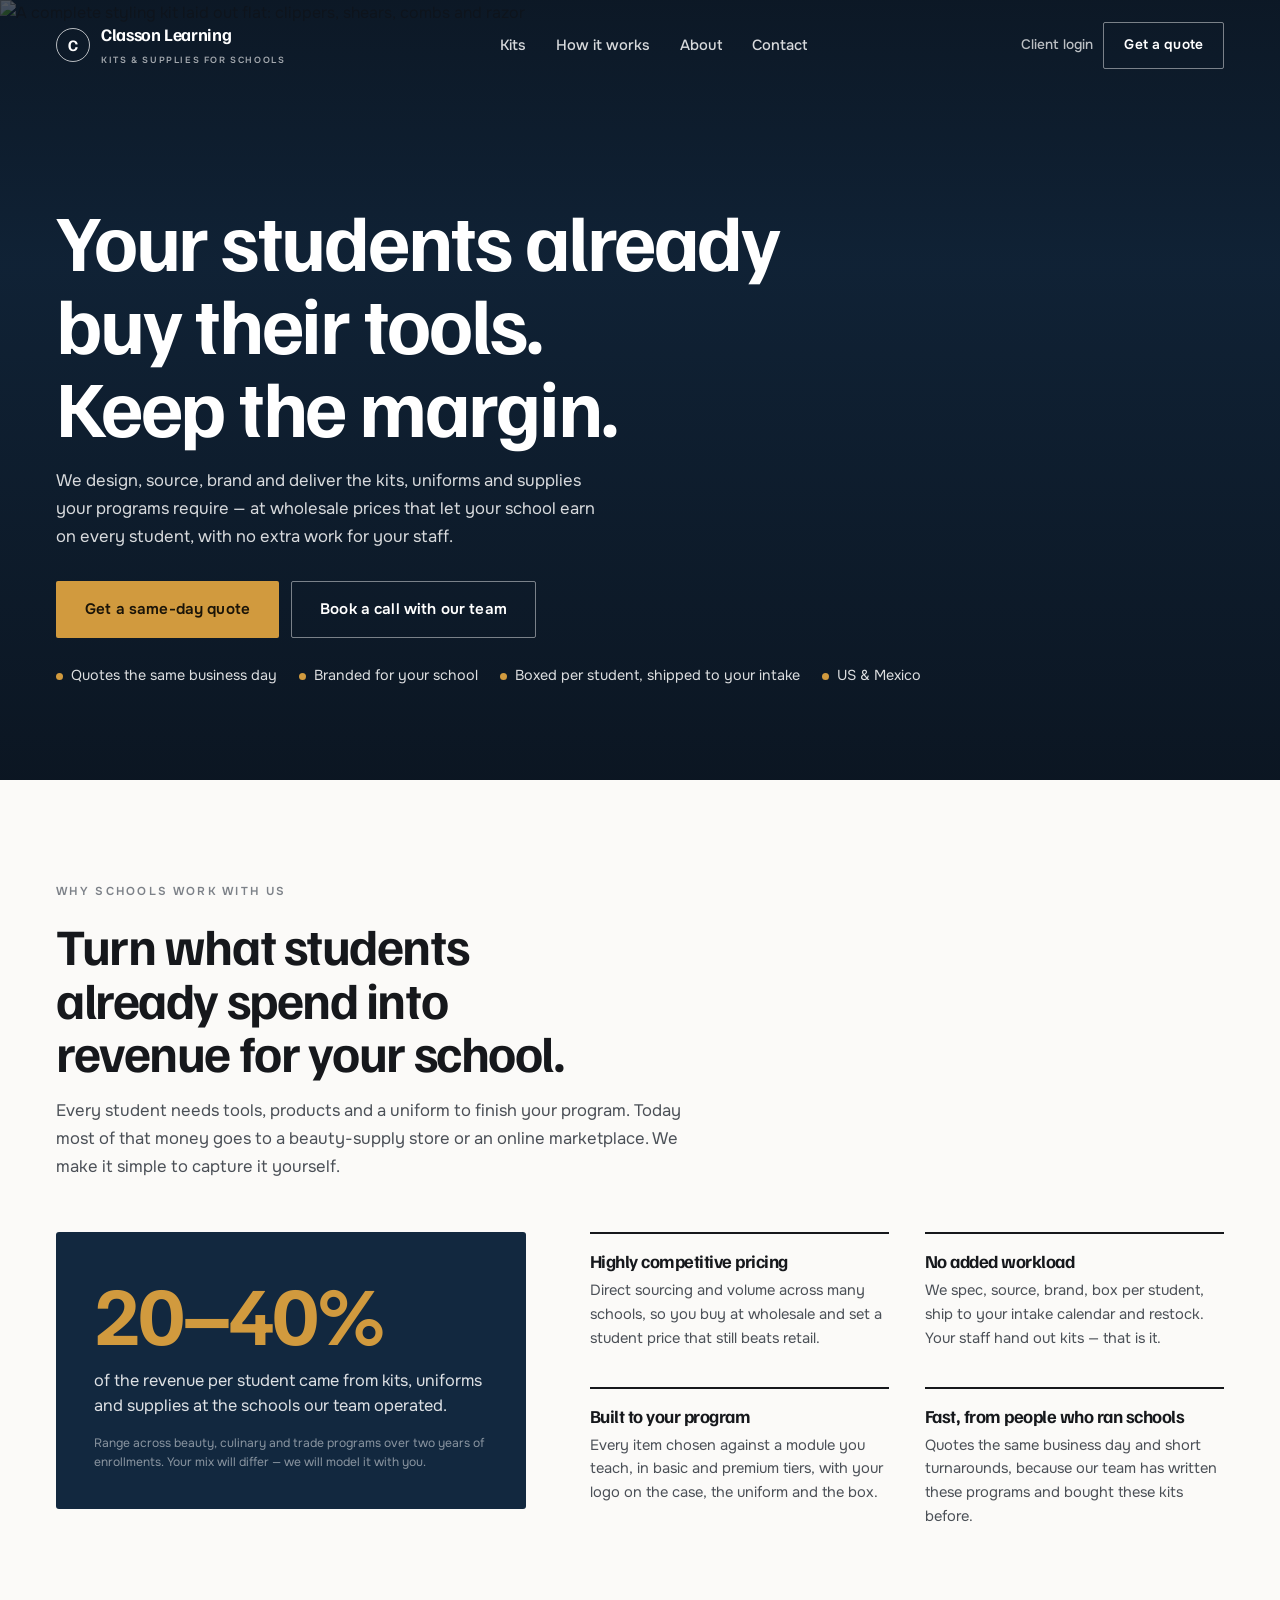
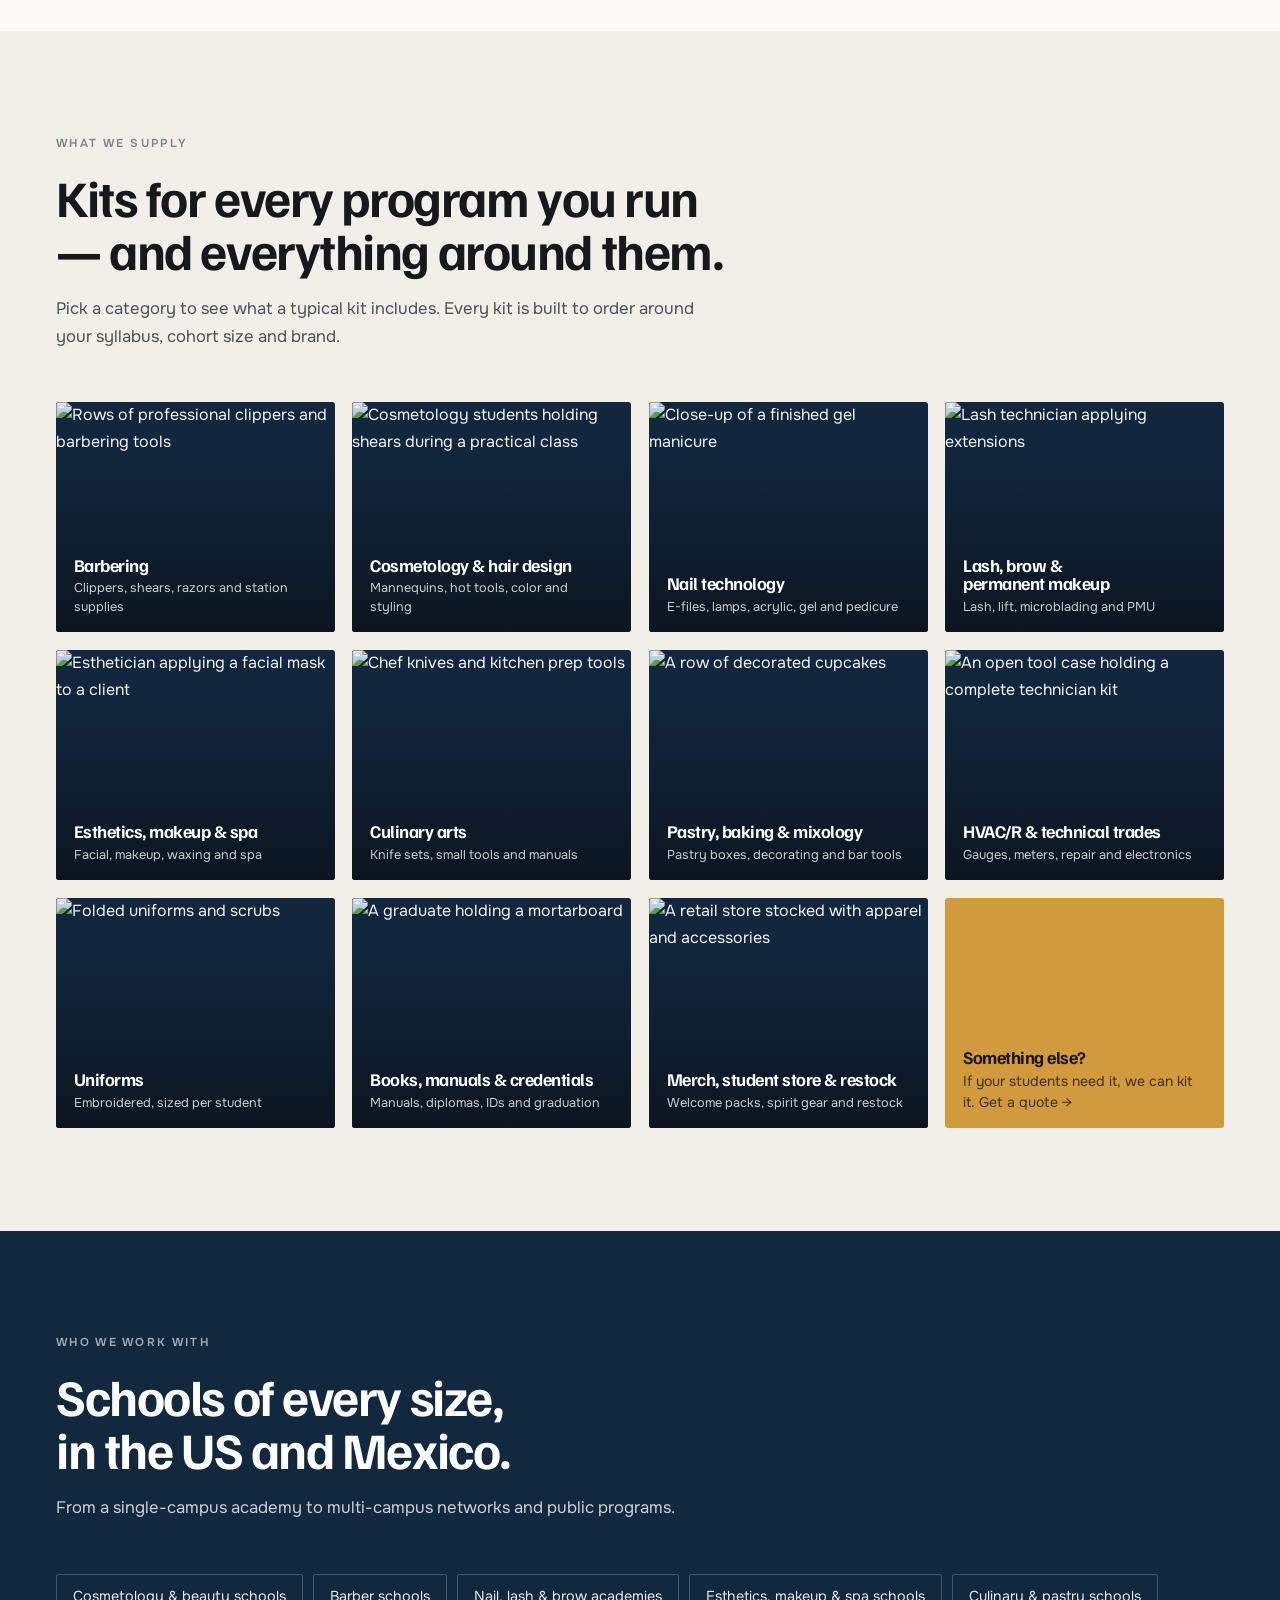
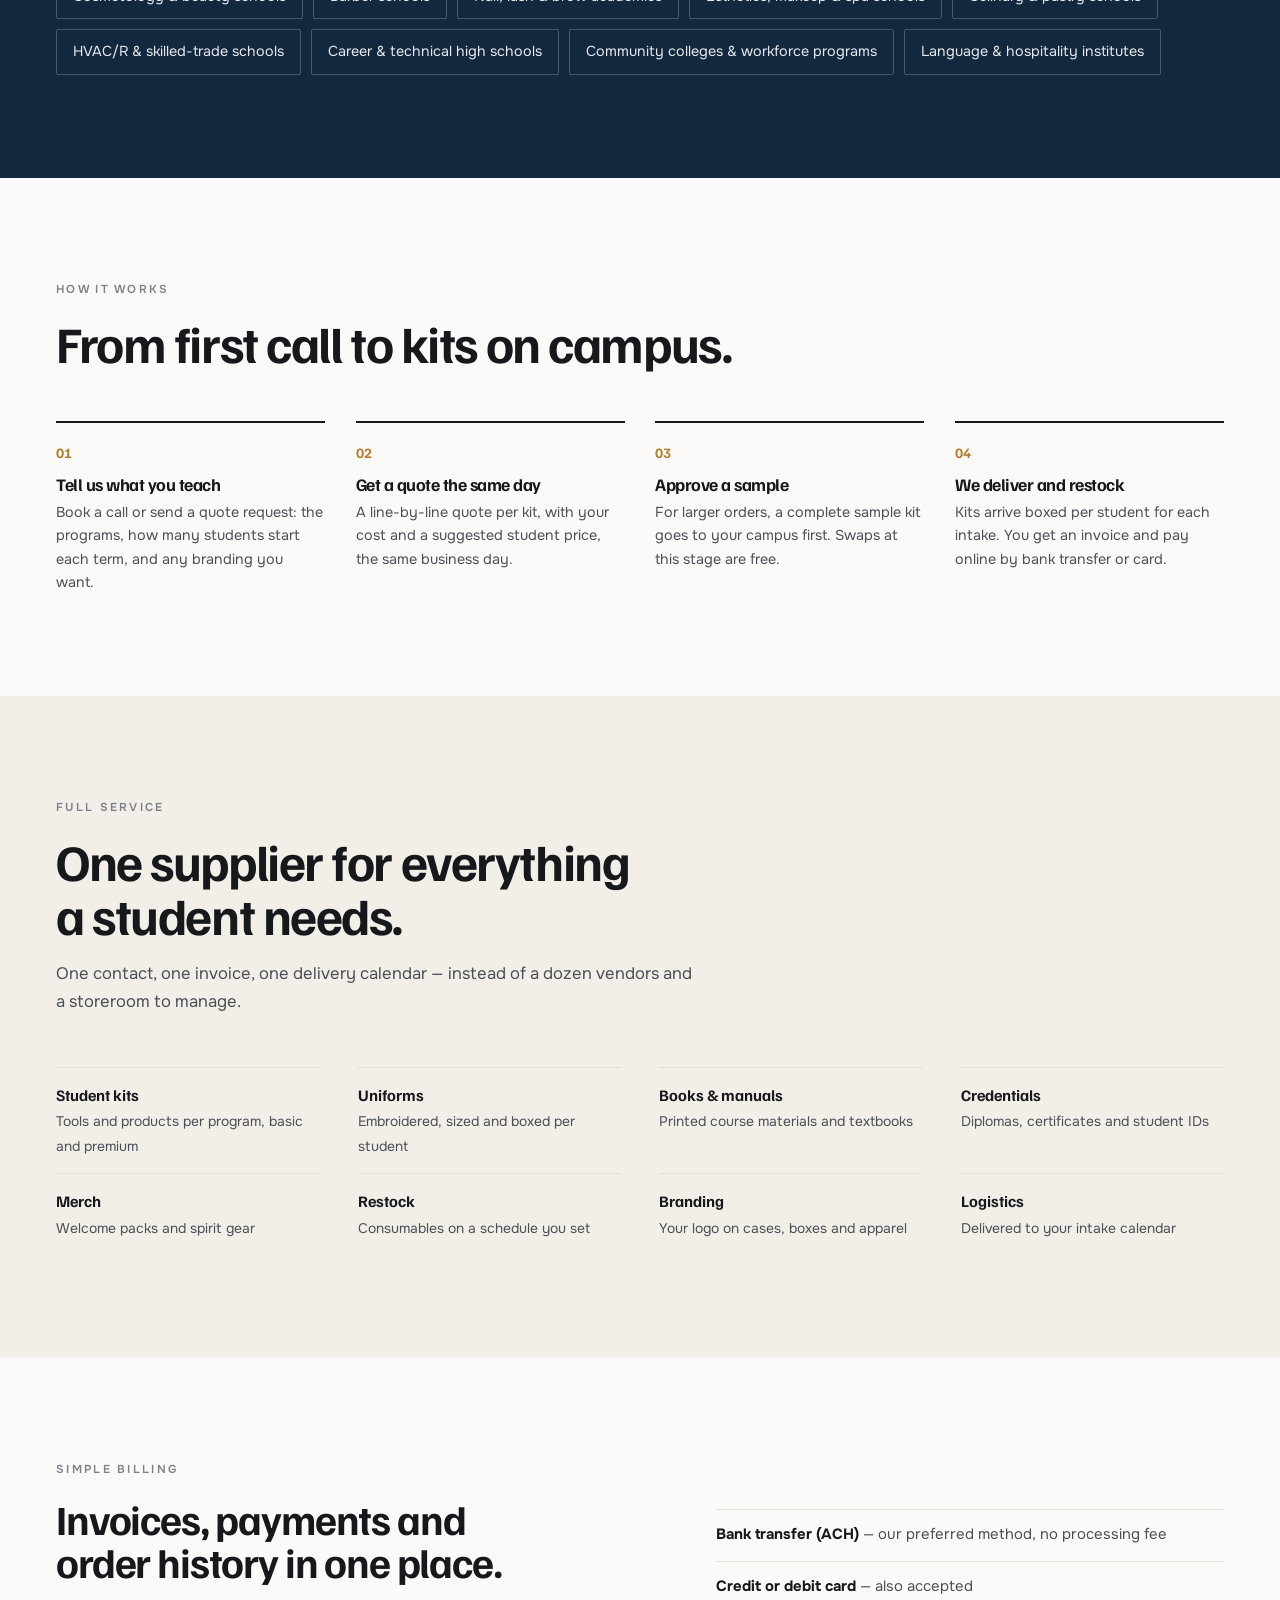
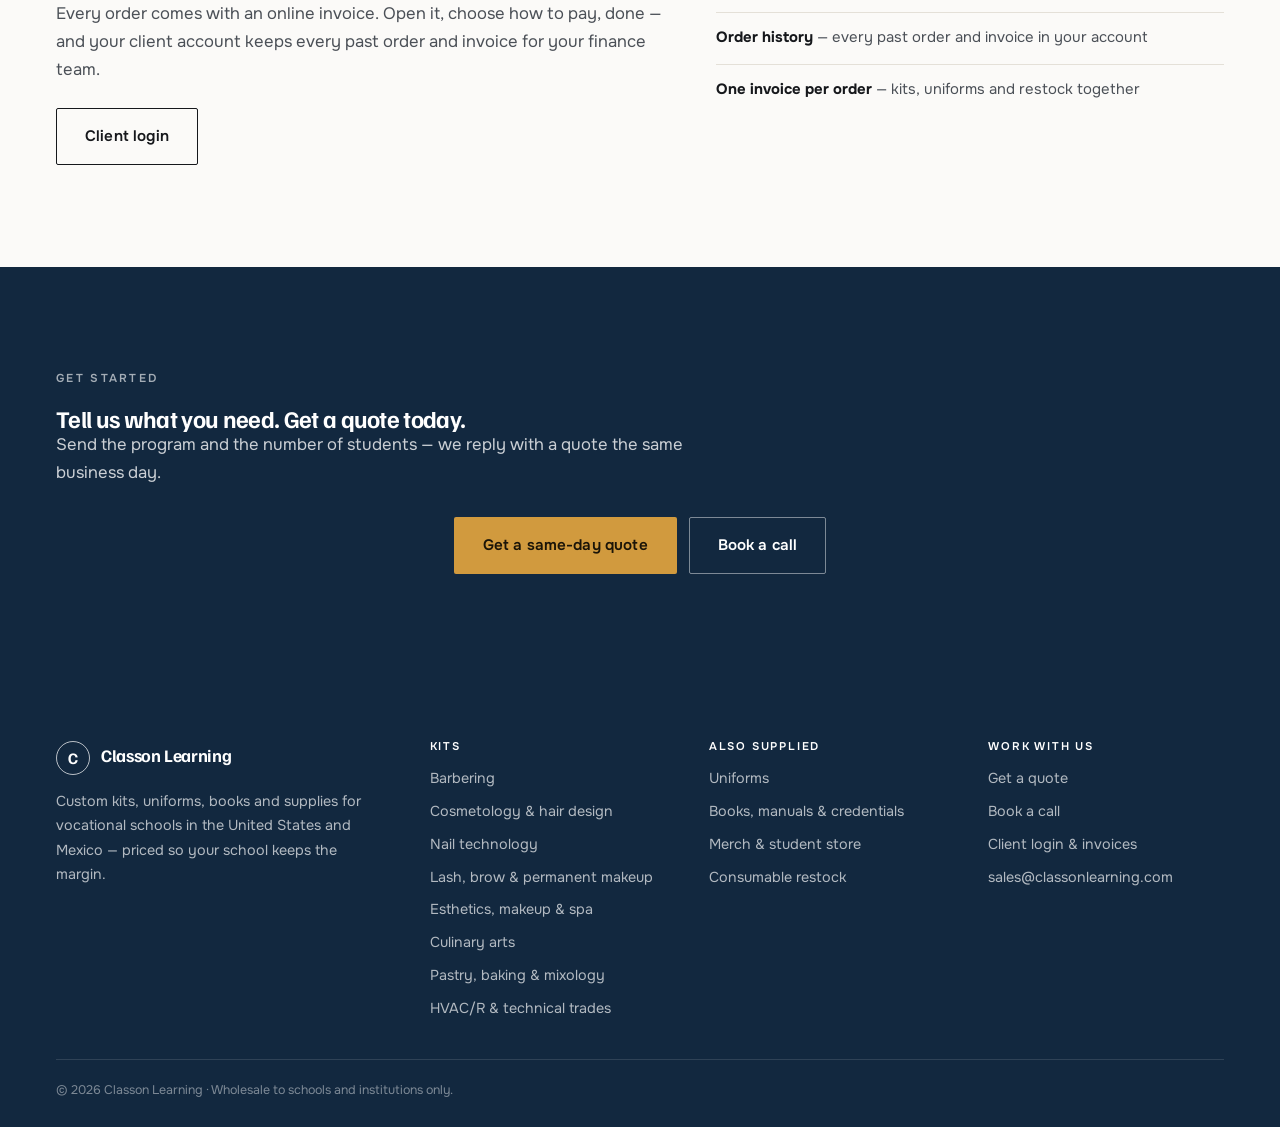
==== commit 674ce265: "Drop card surcharge wording from billing section Co-Authored-By: Claude Opus 5.5 <noreply@anthropic." ====
--- a/index.html
+++ b/index.html
@@ -221,7 +221,7 @@
     </div>
     <ul>
       <li><strong>Bank transfer (ACH)</strong> — our preferred method, no processing fee</li>
-      <li><strong>Credit or debit card</strong> — a small surcharge covers card processing</li>
+      <li><strong>Credit or debit card</strong> — also accepted</li>
       <li><strong>Order history</strong> — every past order and invoice in your account</li>
       <li><strong>One invoice per order</strong> — kits, uniforms and restock together</li>
     </ul>
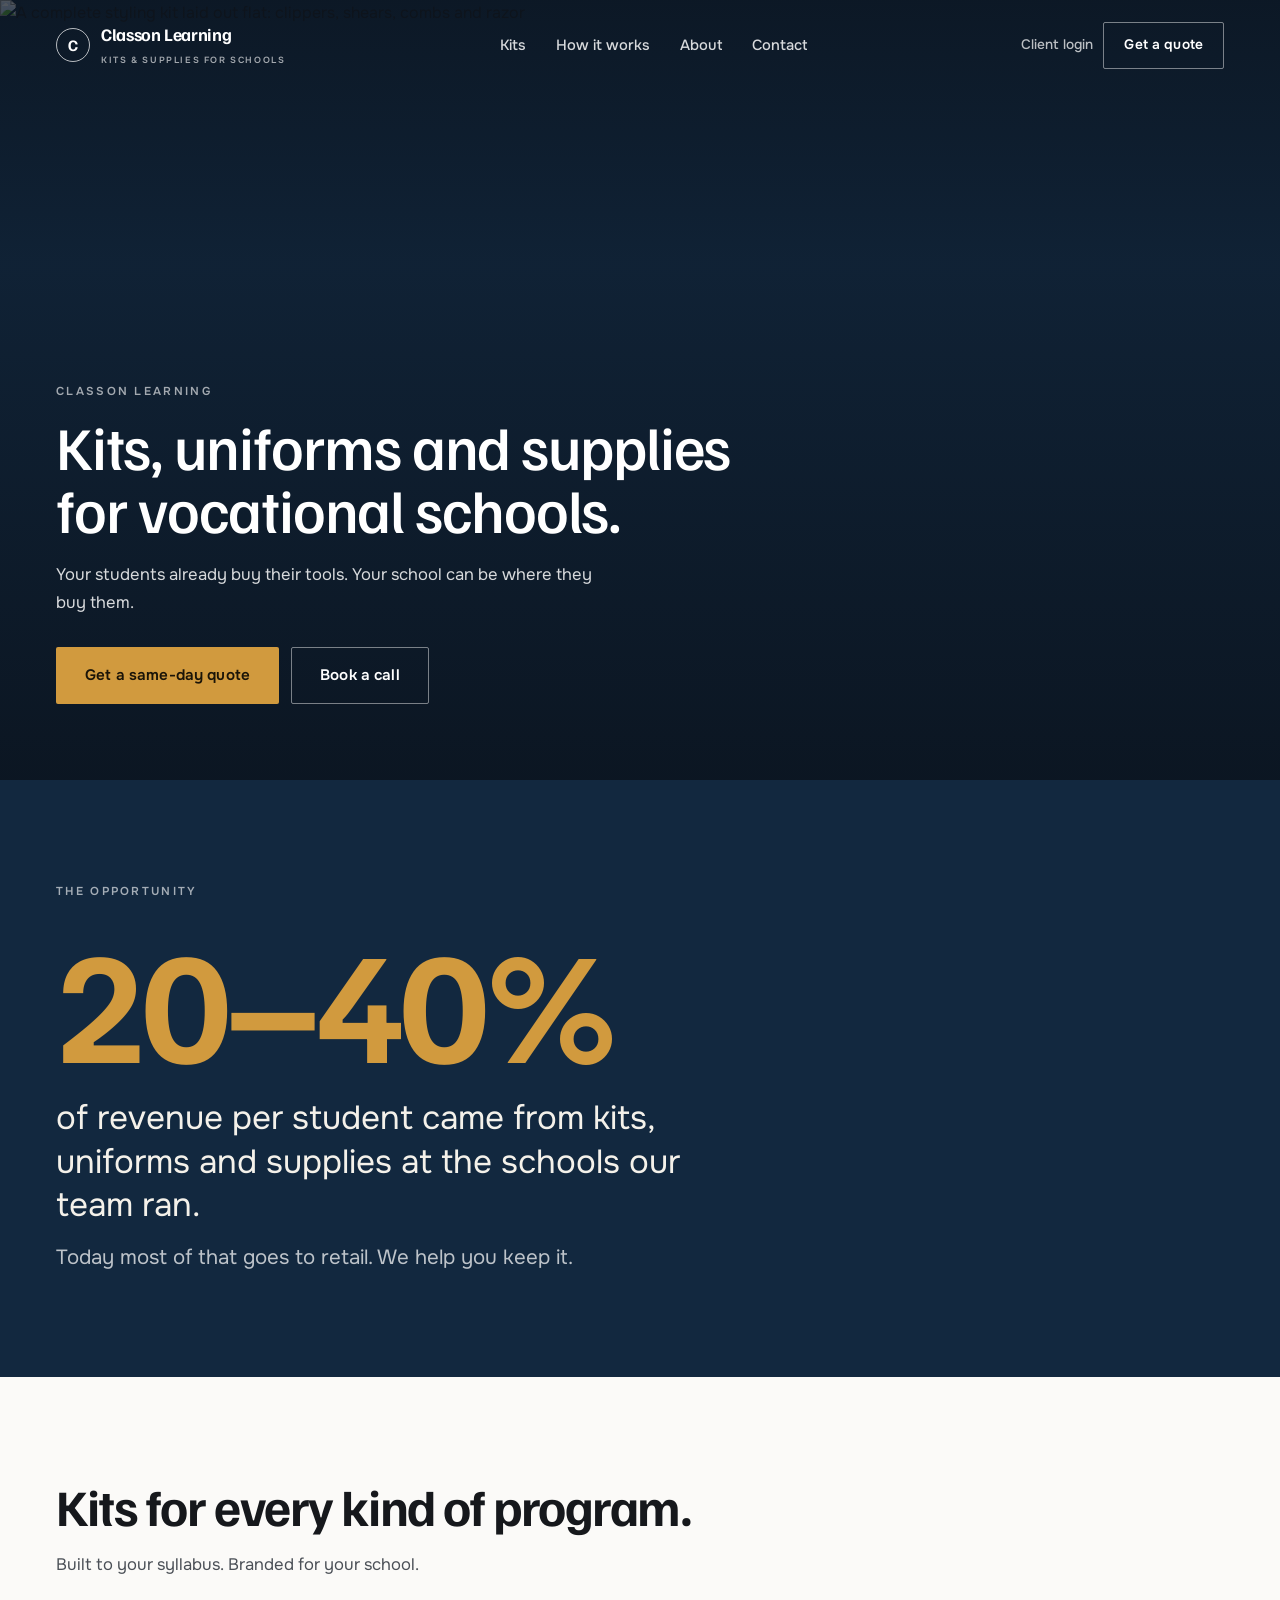
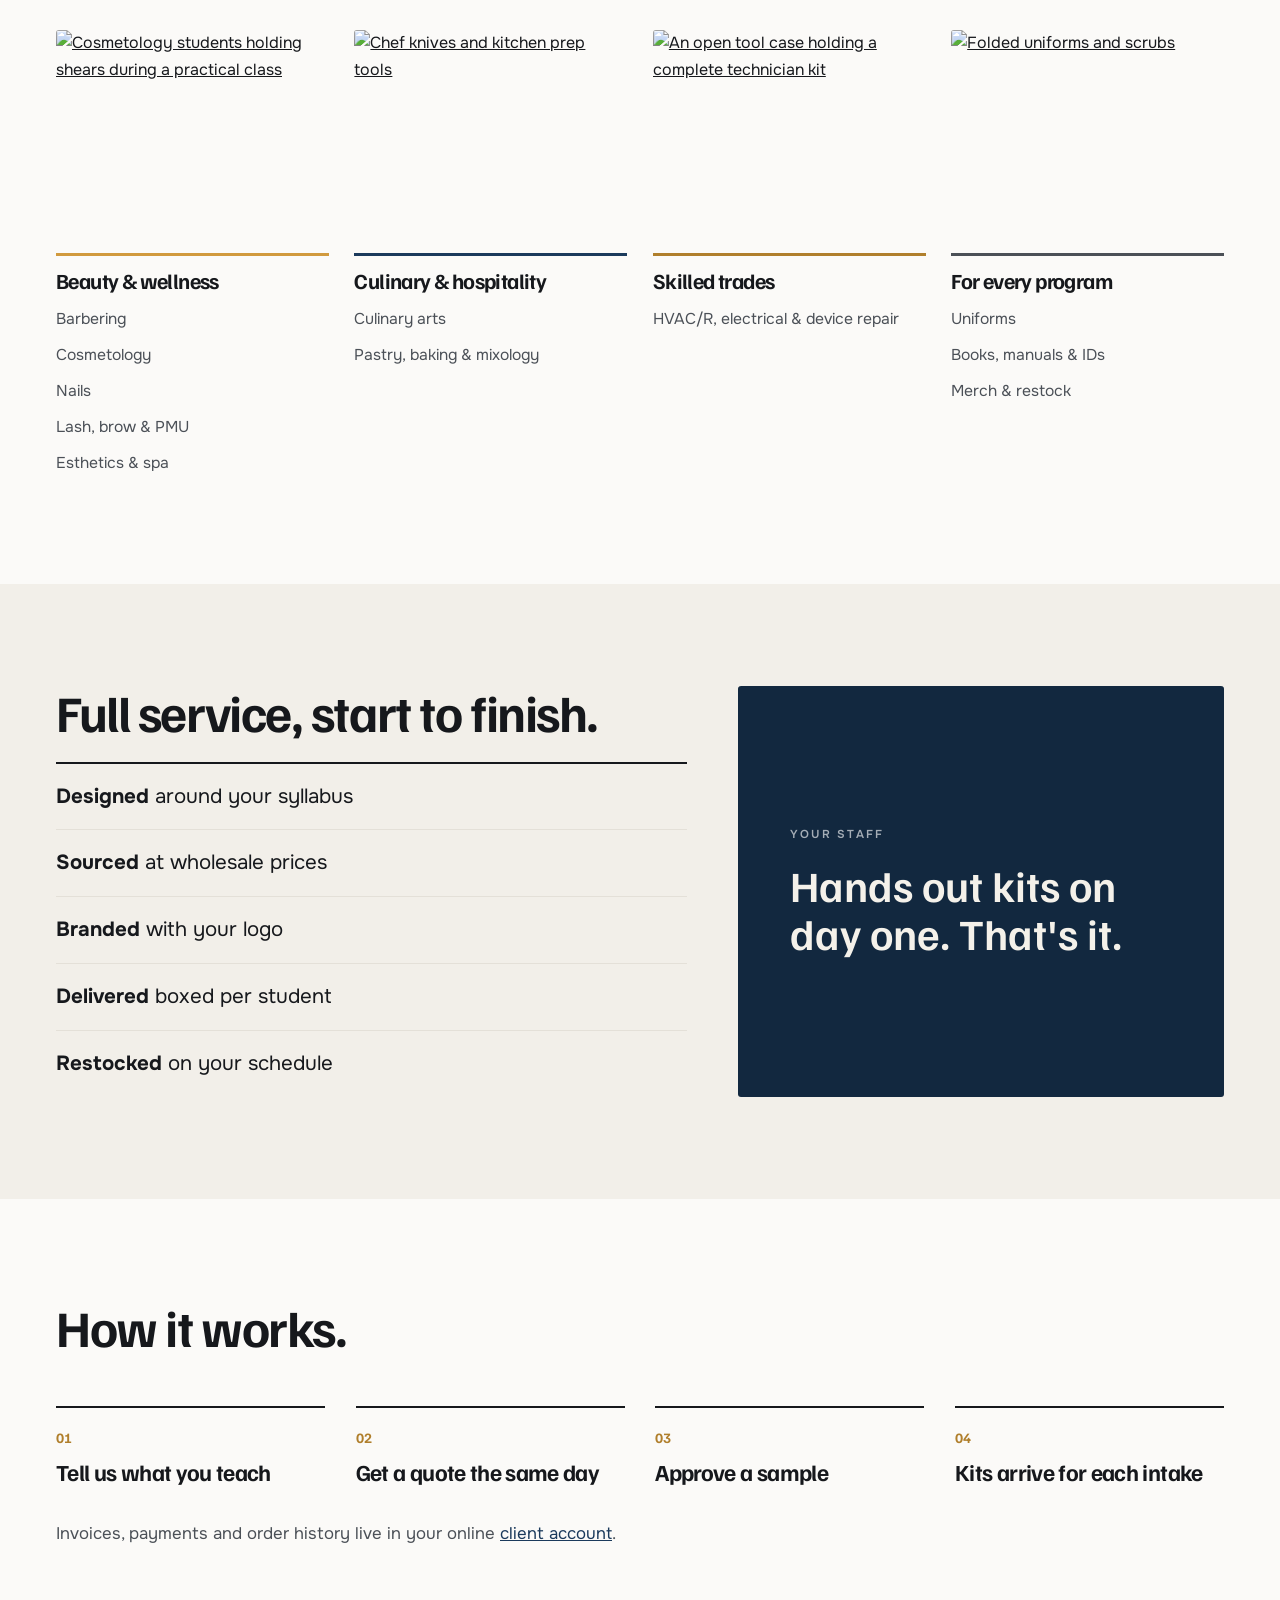
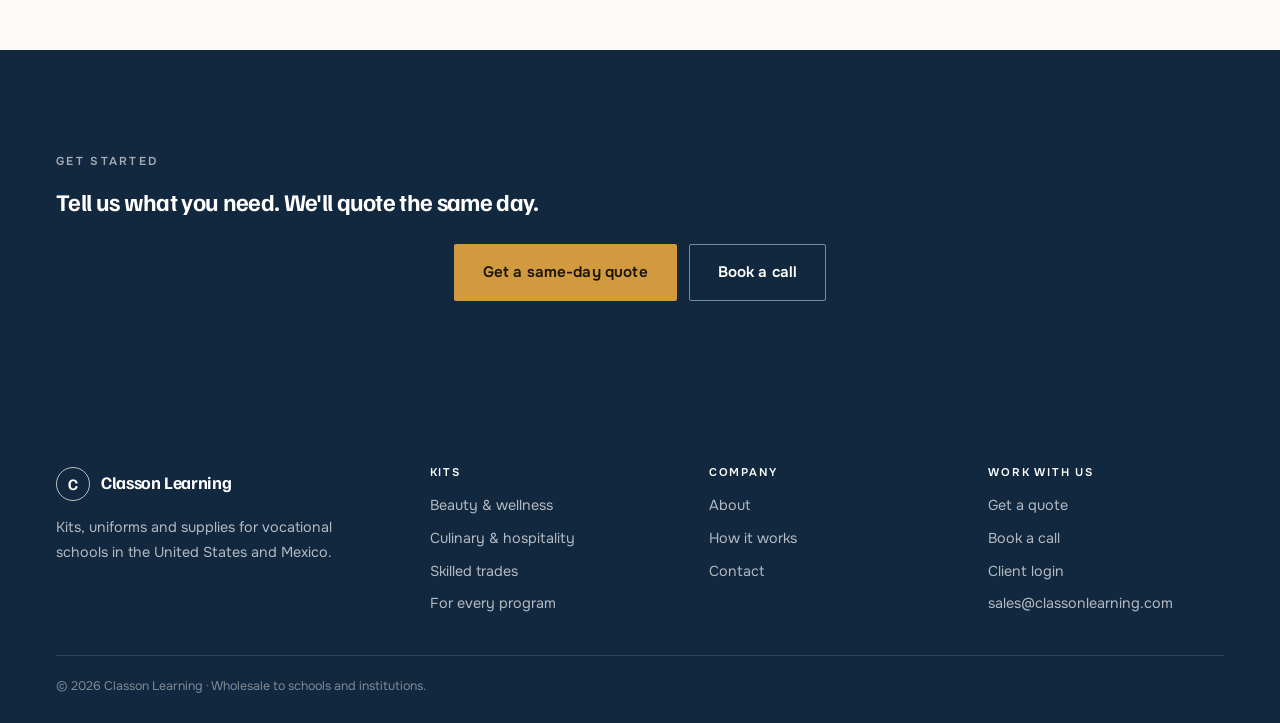
==== commit 0c523d6c: "Align site with the deck: quieter hero, industry groups, less copy Home now follows the deck: a quie" ====
--- a/index.html
+++ b/index.html
@@ -3,8 +3,10 @@
 <head>
 <meta charset="UTF-8">
 <meta name="viewport" content="width=device-width, initial-scale=1.0">
-<title>Classon Learning | Custom Kits, Uniforms &amp; Supplies for Vocational Schools</title>
-<meta name="description" content="Custom student kits, uniforms, books and supplies for beauty, culinary and trade schools. Wholesale pricing, full service and same-business-day quotes.">
+<title>Classon Learning | Kits, Uniforms &amp; Supplies for Vocational Schools</title>
+<meta name="description" content="Custom student kits, uniforms and supplies for beauty, culinary and trade schools. Built to your syllabus, branded for your school, quoted the same day.">
+<link rel="icon" type="image/png" sizes="32x32" href="img/favicon-32.png">
+<link rel="apple-touch-icon" href="img/apple-touch-icon.png">
 <link rel="preconnect" href="https://fonts.googleapis.com">
 <link rel="preconnect" href="https://fonts.gstatic.com" crossorigin>
 <link rel="stylesheet" href="https://fonts.googleapis.com/css2?family=Familjen+Grotesk:wght@400;500;600;700&family=Onest:wght@300;400;500;600&display=swap">
@@ -40,136 +42,90 @@
   <img class="hero-img" src="https://images.unsplash.com/photo-1596362601603-b74f6ef166e4?auto=format&fit=crop&w=2000&q=70"
        alt="A complete styling kit laid out flat: clippers, shears, combs and razor">
   <div class="hero-in">
-    <h1>Your students already buy their tools. Keep the margin.</h1>
-    <p class="lede">We design, source, brand and deliver the kits, uniforms and supplies your programs require — at wholesale prices that let your school earn on every student, with no extra work for your staff.</p>
+    <p class="eyebrow on-dark">Classon Learning</p>
+    <h1>Kits, uniforms and supplies for vocational schools.</h1>
+    <p class="lede">Your students already buy their tools. Your school can be where they buy them.</p>
     <div class="hero-cta">
       <a class="btn btn-solid" href="contact.html#form">Get a same-day quote</a>
-      <a class="btn btn-line" href="#" data-book>Book a call with our team</a>
-    </div>
-    <ul class="promise">
-      <li>Quotes the same business day</li>
-      <li>Branded for your school</li>
-      <li>Boxed per student, shipped to your intake</li>
-      <li>US &amp; Mexico</li>
-    </ul>
-  </div>
-</section>
-
-<!-- ================= WHY ================= -->
-<section class="sec" id="why">
+      <a class="btn btn-line" href="#" data-book>Book a call</a>
+    </div>
+  </div>
+</section>
+
+<!-- ================= OPPORTUNITY ================= -->
+<section class="sec sec-dark" id="why">
+  <div class="shell stat">
+    <p class="eyebrow on-dark">The opportunity</p>
+    <strong>20–40%</strong>
+    <p class="stat-main">of revenue per student came from kits, uniforms and supplies at the schools our team ran.</p>
+    <p class="stat-sub">Today most of that goes to retail. We help you keep it.</p>
+  </div>
+</section>
+
+<!-- ================= KITS ================= -->
+<section class="sec" id="kits">
   <div class="shell">
     <div class="sec-head">
-      <p class="eyebrow">Why schools work with us</p>
-      <h2>Turn what students already spend into revenue for your school.</h2>
-      <p class="lede">Every student needs tools, products and a uniform to finish your program. Today most of that money goes to a beauty-supply store or an online marketplace. We make it simple to capture it yourself.</p>
-    </div>
-    <div class="value">
-      <div class="value-stat">
-        <strong>20–40%</strong>
-        <p>of the revenue per student came from kits, uniforms and supplies at the schools our team operated.</p>
-        <small>Range across beauty, culinary and trade programs over two years of enrollments. Your mix will differ — we will model it with you.</small>
-      </div>
-      <div class="value-list">
-        <div class="value-item">
-          <h3>Highly competitive pricing</h3>
-          <p>Direct sourcing and volume across many schools, so you buy at wholesale and set a student price that still beats retail.</p>
-        </div>
-        <div class="value-item">
-          <h3>No added workload</h3>
-          <p>We spec, source, brand, box per student, ship to your intake calendar and restock. Your staff hand out kits — that is it.</p>
-        </div>
-        <div class="value-item">
-          <h3>Built to your program</h3>
-          <p>Every item chosen against a module you teach, in basic and premium tiers, with your logo on the case, the uniform and the box.</p>
-        </div>
-        <div class="value-item">
-          <h3>Fast, from people who ran schools</h3>
-          <p>Quotes the same business day and short turnarounds, because our team has written these programs and bought these kits before.</p>
-        </div>
-      </div>
-    </div>
-  </div>
-</section>
-
-<!-- ================= CATEGORIES ================= -->
-<section class="sec sec-tint" id="kits">
-  <div class="shell">
-    <div class="sec-head">
-      <p class="eyebrow">What we supply</p>
-      <h2>Kits for every program you run — and everything around them.</h2>
-      <p class="lede">Pick a category to see what a typical kit includes. Every kit is built to order around your syllabus, cohort size and brand.</p>
-    </div>
-    <div class="cats">
-      <a class="cat" href="products.html#barbering">
-        <img loading="lazy" src="https://images.unsplash.com/photo-1599351431613-18ef1fdd27e1?auto=format&fit=crop&w=700&q=70" alt="Rows of professional clippers and barbering tools">
-        <span class="cat-txt"><h3>Barbering</h3><p>Clippers, shears, razors and station supplies</p></span>
-      </a>
-      <a class="cat" href="products.html#hair">
-        <img loading="lazy" src="https://images.unsplash.com/photo-1559599101-f09722fb4948?auto=format&fit=crop&w=700&q=70" alt="Cosmetology students holding shears during a practical class">
-        <span class="cat-txt"><h3>Cosmetology &amp; hair design</h3><p>Mannequins, hot tools, color and styling</p></span>
-      </a>
-      <a class="cat" href="products.html#nails">
-        <img loading="lazy" src="https://images.unsplash.com/photo-1604654894610-df63bc536371?auto=format&fit=crop&w=700&q=70" alt="Close-up of a finished gel manicure">
-        <span class="cat-txt"><h3>Nail technology</h3><p>E-files, lamps, acrylic, gel and pedicure</p></span>
-      </a>
-      <a class="cat" href="products.html#lash-brow">
-        <img loading="lazy" src="https://images.unsplash.com/photo-1735151225764-eac694642dbf?auto=format&fit=crop&w=700&q=70" alt="Lash technician applying extensions">
-        <span class="cat-txt"><h3>Lash, brow &amp; permanent makeup</h3><p>Lash, lift, microblading and PMU</p></span>
-      </a>
-      <a class="cat" href="products.html#esthetics">
-        <img loading="lazy" src="https://images.unsplash.com/photo-1570172619644-dfd03ed5d881?auto=format&fit=crop&w=700&q=70" alt="Esthetician applying a facial mask to a client">
-        <span class="cat-txt"><h3>Esthetics, makeup &amp; spa</h3><p>Facial, makeup, waxing and spa</p></span>
-      </a>
-      <a class="cat" href="products.html#culinary">
-        <img loading="lazy" src="https://images.unsplash.com/photo-1594394490667-0c1b4405a945?auto=format&fit=crop&w=700&q=70" alt="Chef knives and kitchen prep tools">
-        <span class="cat-txt"><h3>Culinary arts</h3><p>Knife sets, small tools and manuals</p></span>
-      </a>
-      <a class="cat" href="products.html#pastry">
-        <img loading="lazy" src="https://images.unsplash.com/photo-1486427944299-d1955d23e34d?auto=format&fit=crop&w=700&q=70" alt="A row of decorated cupcakes">
-        <span class="cat-txt"><h3>Pastry, baking &amp; mixology</h3><p>Pastry boxes, decorating and bar tools</p></span>
-      </a>
-      <a class="cat" href="products.html#trades">
-        <img loading="lazy" src="https://images.unsplash.com/photo-1585569695919-db237e7cc455?auto=format&fit=crop&w=700&q=70" alt="An open tool case holding a complete technician kit">
-        <span class="cat-txt"><h3>HVAC/R &amp; technical trades</h3><p>Gauges, meters, repair and electronics</p></span>
-      </a>
-      <a class="cat" href="products.html#uniforms">
-        <img loading="lazy" src="https://images.unsplash.com/photo-1621862912856-0909fb7f14b7?auto=format&fit=crop&w=700&q=70" alt="Folded uniforms and scrubs">
-        <span class="cat-txt"><h3>Uniforms</h3><p>Embroidered, sized per student</p></span>
-      </a>
-      <a class="cat" href="products.html#books">
-        <img loading="lazy" src="https://images.unsplash.com/photo-1627556704302-624286467c65?auto=format&fit=crop&w=700&q=70" alt="A graduate holding a mortarboard">
-        <span class="cat-txt"><h3>Books, manuals &amp; credentials</h3><p>Manuals, diplomas, IDs and graduation</p></span>
-      </a>
-      <a class="cat" href="products.html#merch">
-        <img loading="lazy" src="https://images.unsplash.com/photo-1441986300917-64674bd600d8?auto=format&fit=crop&w=700&q=70" alt="A retail store stocked with apparel and accessories">
-        <span class="cat-txt"><h3>Merch, student store &amp; restock</h3><p>Welcome packs, spirit gear and restock</p></span>
-      </a>
-      <a class="cat cat-cta" href="contact.html#form">
-        <span class="cat-txt"><h3>Something else?</h3><p>If your students need it, we can kit it. Get a quote &rarr;</p></span>
-      </a>
-    </div>
-  </div>
-</section>
-
-<!-- ================= WHO ================= -->
-<section class="sec sec-dark">
-  <div class="shell">
-    <div class="sec-head">
-      <p class="eyebrow on-dark">Who we work with</p>
-      <h2>Schools of every size, in the US and Mexico.</h2>
-      <p class="lede">From a single-campus academy to multi-campus networks and public programs.</p>
-    </div>
-    <ul class="schools">
-      <li>Cosmetology &amp; beauty schools</li>
-      <li>Barber schools</li>
-      <li>Nail, lash &amp; brow academies</li>
-      <li>Esthetics, makeup &amp; spa schools</li>
-      <li>Culinary &amp; pastry schools</li>
-      <li>HVAC/R &amp; skilled-trade schools</li>
-      <li>Career &amp; technical high schools</li>
-      <li>Community colleges &amp; workforce programs</li>
-      <li>Language &amp; hospitality institutes</li>
-    </ul>
+      <h2>Kits for every kind of program.</h2>
+      <p class="lede">Built to your syllabus. Branded for your school.</p>
+    </div>
+    <div class="groups">
+      <article class="group">
+        <a class="group-img" href="products.html#beauty"><img loading="lazy" src="https://images.unsplash.com/photo-1559599101-f09722fb4948?auto=format&fit=crop&w=800&q=70" alt="Cosmetology students holding shears during a practical class"></a>
+        <h3><a href="products.html#beauty">Beauty &amp; wellness</a></h3>
+        <ul>
+            <li><a href="products.html#barbering">Barbering</a></li>
+            <li><a href="products.html#hair">Cosmetology</a></li>
+            <li><a href="products.html#nails">Nails</a></li>
+            <li><a href="products.html#lash-brow">Lash, brow &amp; PMU</a></li>
+            <li><a href="products.html#esthetics">Esthetics &amp; spa</a></li>
+        </ul>
+      </article>
+      <article class="group">
+        <a class="group-img" href="products.html#culinary-hospitality"><img loading="lazy" src="https://images.unsplash.com/photo-1594394490667-0c1b4405a945?auto=format&fit=crop&w=800&q=70" alt="Chef knives and kitchen prep tools"></a>
+        <h3><a href="products.html#culinary-hospitality">Culinary &amp; hospitality</a></h3>
+        <ul>
+            <li><a href="products.html#culinary">Culinary arts</a></li>
+            <li><a href="products.html#pastry">Pastry, baking &amp; mixology</a></li>
+        </ul>
+      </article>
+      <article class="group">
+        <a class="group-img" href="products.html#skilled-trades"><img loading="lazy" src="https://images.unsplash.com/photo-1585569695919-db237e7cc455?auto=format&fit=crop&w=800&q=70" alt="An open tool case holding a complete technician kit"></a>
+        <h3><a href="products.html#skilled-trades">Skilled trades</a></h3>
+        <ul>
+            <li><a href="products.html#trades">HVAC/R, electrical &amp; device repair</a></li>
+        </ul>
+      </article>
+      <article class="group">
+        <a class="group-img" href="products.html#every-program"><img loading="lazy" src="https://images.unsplash.com/photo-1621862912856-0909fb7f14b7?auto=format&fit=crop&w=800&q=70" alt="Folded uniforms and scrubs"></a>
+        <h3><a href="products.html#every-program">For every program</a></h3>
+        <ul>
+            <li><a href="products.html#uniforms">Uniforms</a></li>
+            <li><a href="products.html#books">Books, manuals &amp; IDs</a></li>
+            <li><a href="products.html#merch">Merch &amp; restock</a></li>
+        </ul>
+      </article>
+    </div>
+  </div>
+</section>
+
+<!-- ================= SERVICE ================= -->
+<section class="sec sec-tint">
+  <div class="shell svc">
+    <div>
+      <h2>Full service, start to finish.</h2>
+      <ul class="svc-list">
+        <li><b>Designed</b> around your syllabus</li>
+        <li><b>Sourced</b> at wholesale prices</li>
+        <li><b>Branded</b> with your logo</li>
+        <li><b>Delivered</b> boxed per student</li>
+        <li><b>Restocked</b> on your schedule</li>
+      </ul>
+    </div>
+    <div class="svc-card">
+      <p class="eyebrow on-dark">Your staff</p>
+      <p class="svc-big">Hands out kits on day one. That's it.</p>
+    </div>
   </div>
 </section>
 
@@ -177,62 +133,22 @@
 <section class="sec" id="how">
   <div class="shell">
     <div class="sec-head">
-      <p class="eyebrow">How it works</p>
-      <h2>From first call to kits on campus.</h2>
+      <h2>How it works.</h2>
     </div>
     <ol class="steps">
-      <li><h3>Tell us what you teach</h3><p>Book a call or send a quote request: the programs, how many students start each term, and any branding you want.</p></li>
-      <li><h3>Get a quote the same day</h3><p>A line-by-line quote per kit, with your cost and a suggested student price, the same business day.</p></li>
-      <li><h3>Approve a sample</h3><p>For larger orders, a complete sample kit goes to your campus first. Swaps at this stage are free.</p></li>
-      <li><h3>We deliver and restock</h3><p>Kits arrive boxed per student for each intake. You get an invoice and pay online by bank transfer or card.</p></li>
+      <li><h3>Tell us what you teach</h3></li>
+      <li><h3>Get a quote the same day</h3></li>
+      <li><h3>Approve a sample</h3></li>
+      <li><h3>Kits arrive for each intake</h3></li>
     </ol>
-  </div>
-</section>
-
-<!-- ================= FULL SERVICE ================= -->
-<section class="sec sec-tint">
-  <div class="shell">
-    <div class="sec-head">
-      <p class="eyebrow">Full service</p>
-      <h2>One supplier for everything a student needs.</h2>
-      <p class="lede">One contact, one invoice, one delivery calendar — instead of a dozen vendors and a storeroom to manage.</p>
-    </div>
-    <ul class="service">
-      <li><strong>Student kits</strong><span>Tools and products per program, basic and premium</span></li>
-      <li><strong>Uniforms</strong><span>Embroidered, sized and boxed per student</span></li>
-      <li><strong>Books &amp; manuals</strong><span>Printed course materials and textbooks</span></li>
-      <li><strong>Credentials</strong><span>Diplomas, certificates and student IDs</span></li>
-      <li><strong>Merch</strong><span>Welcome packs and spirit gear</span></li>
-      <li><strong>Restock</strong><span>Consumables on a schedule you set</span></li>
-      <li><strong>Branding</strong><span>Your logo on cases, boxes and apparel</span></li>
-      <li><strong>Logistics</strong><span>Delivered to your intake calendar</span></li>
-    </ul>
-  </div>
-</section>
-
-<!-- ================= BILLING ================= -->
-<section class="sec">
-  <div class="shell bill">
-    <div>
-      <p class="eyebrow">Simple billing</p>
-      <h2 style="font-size:clamp(1.8rem,3.4vw,2.6rem)">Invoices, payments and order history in one place.</h2>
-      <p class="lede" style="margin-top:16px">Every order comes with an online invoice. Open it, choose how to pay, done — and your client account keeps every past order and invoice for your finance team.</p>
-      <p style="margin-top:24px"><a class="btn btn-ink" href="https://shop.classonlearning.com/account">Client login</a></p>
-    </div>
-    <ul>
-      <li><strong>Bank transfer (ACH)</strong> — our preferred method, no processing fee</li>
-      <li><strong>Credit or debit card</strong> — also accepted</li>
-      <li><strong>Order history</strong> — every past order and invoice in your account</li>
-      <li><strong>One invoice per order</strong> — kits, uniforms and restock together</li>
-    </ul>
+    <p class="how-note">Invoices, payments and order history live in your online <a href="https://shop.classonlearning.com/account">client account</a>.</p>
   </div>
 </section>
 
 <section class="sec sec-dark">
   <div class="shell band">
     <p class="eyebrow on-dark">Get started</p>
-    <h2>Tell us what you need. Get a quote today.</h2>
-    <p class="lede">Send the program and the number of students — we reply with a quote the same business day.</p>
+    <h2>Tell us what you need. We'll quote the same day.</h2>
     <div class="hero-cta" style="justify-content:center">
       <a class="btn btn-solid" href="contact.html#form">Get a same-day quote</a>
       <a class="btn btn-line" href="#" data-book>Book a call</a>
@@ -248,28 +164,23 @@
           <span class="brand-mark">C</span>
           <span><span class="brand-name">Classon Learning</span></span>
         </a>
-        <p class="foot-blurb">Custom kits, uniforms, books and supplies for vocational schools in the United States and Mexico — priced so your school keeps the margin.</p>
+        <p class="foot-blurb">Kits, uniforms and supplies for vocational schools in the United States and Mexico.</p>
       </div>
       <div>
         <h4>Kits</h4>
         <ul>
-          <li><a href="products.html#barbering">Barbering</a></li>
-          <li><a href="products.html#hair">Cosmetology &amp; hair design</a></li>
-          <li><a href="products.html#nails">Nail technology</a></li>
-          <li><a href="products.html#lash-brow">Lash, brow &amp; permanent makeup</a></li>
-          <li><a href="products.html#esthetics">Esthetics, makeup &amp; spa</a></li>
-          <li><a href="products.html#culinary">Culinary arts</a></li>
-          <li><a href="products.html#pastry">Pastry, baking &amp; mixology</a></li>
-          <li><a href="products.html#trades">HVAC/R &amp; technical trades</a></li>
-        </ul>
-      </div>
-      <div>
-        <h4>Also supplied</h4>
-        <ul>
-          <li><a href="products.html#uniforms">Uniforms</a></li>
-          <li><a href="products.html#books">Books, manuals &amp; credentials</a></li>
-          <li><a href="products.html#merch">Merch &amp; student store</a></li>
-          <li><a href="products.html#merch">Consumable restock</a></li>
+          <li><a href="products.html#beauty">Beauty &amp; wellness</a></li>
+          <li><a href="products.html#culinary-hospitality">Culinary &amp; hospitality</a></li>
+          <li><a href="products.html#skilled-trades">Skilled trades</a></li>
+          <li><a href="products.html#every-program">For every program</a></li>
+        </ul>
+      </div>
+      <div>
+        <h4>Company</h4>
+        <ul>
+          <li><a href="about.html">About</a></li>
+          <li><a href="index.html#how">How it works</a></li>
+          <li><a href="contact.html">Contact</a></li>
         </ul>
       </div>
       <div>
@@ -277,12 +188,12 @@
         <ul>
           <li><a href="contact.html#form">Get a quote</a></li>
           <li><a href="#" data-book>Book a call</a></li>
-          <li><a href="https://shop.classonlearning.com/account">Client login &amp; invoices</a></li>
+          <li><a href="https://shop.classonlearning.com/account">Client login</a></li>
           <li><a href="mailto:sales@classonlearning.com">sales@classonlearning.com</a></li>
         </ul>
       </div>
     </div>
-    <p class="foot-note">© 2026 Classon Learning · Wholesale to schools and institutions only.</p>
+    <p class="foot-note">© 2026 Classon Learning · Wholesale to schools and institutions.</p>
   </div>
 </footer>
 
--- a/css/site.css
+++ b/css/site.css
@@ -122,3 +122,52 @@
 
 /* keep tall hero copy clear of the absolutely positioned header */
 .hero, .phead { padding-top: 112px; }
+
+/* ==========================================================================
+   Deck-aligned home: quieter hero, stat band, industry groups, service
+   ========================================================================== */
+.hero h1 { font-size: clamp(2.2rem, 4.8vw, 3.8rem); font-weight: 500; letter-spacing: -.02em; max-width: 20ch; }
+.hero .eyebrow { margin-bottom: 14px; }
+
+.stat strong { display: block; font-family: var(--f-display); font-size: clamp(4.5rem, 14vw, 10rem); line-height: 1; letter-spacing: -.04em; color: var(--amber); }
+.stat-main { margin-top: 18px; max-width: 30ch; font-size: clamp(1.4rem, 2.6vw, 2.1rem); line-height: 1.3; color: #F4F1EA; }
+.stat-sub { margin-top: 14px; font-size: clamp(1.05rem, 1.6vw, 1.3rem); color: rgba(255, 255, 255, .72); }
+
+.groups { display: grid; grid-template-columns: repeat(4, minmax(0, 1fr)); gap: clamp(16px, 2vw, 28px); }
+.group { display: flex; flex-direction: column; }
+.group-img { display: block; overflow: hidden; border-radius: 3px; }
+.group-img img { width: 100%; aspect-ratio: 4 / 3; object-fit: cover; transition: transform .7s var(--ease); }
+.group:hover .group-img img { transform: scale(1.04); }
+.group h3 { margin: 18px 0 10px; padding-top: 14px; border-top: 3px solid var(--amber); font-size: 1.35rem; }
+.group:nth-child(2) h3 { border-top-color: var(--navy); }
+.group:nth-child(3) h3 { border-top-color: var(--amber-deep); }
+.group:nth-child(4) h3 { border-top-color: var(--ink-70); }
+.group h3 a { text-decoration: none; }
+.group ul { margin: 0; padding: 0; list-style: none; }
+.group li a { display: block; padding: 5px 0; font-size: .98rem; color: var(--ink-70); text-decoration: none; }
+.group li a:hover { color: var(--ink); }
+
+.svc { display: grid; grid-template-columns: minmax(0, 1.3fr) minmax(0, 1fr); gap: clamp(24px, 4vw, 64px); align-items: stretch; }
+.svc h2 { font-size: clamp(2rem, 4.2vw, 3.2rem); margin-bottom: 22px; }
+.svc-list { margin: 0; padding: 0; list-style: none; }
+.svc-list li { padding: 16px 0; border-top: 1px solid var(--line); font-size: clamp(1.05rem, 1.6vw, 1.3rem); }
+.svc-list li:first-child { border-top: 2px solid var(--ink); }
+.svc-card { display: flex; flex-direction: column; justify-content: center; padding: clamp(28px, 4vw, 52px); background: var(--navy-deep); border-radius: 3px; }
+.svc-big { font-family: var(--f-display); font-size: clamp(1.8rem, 3.4vw, 2.7rem); font-weight: 600; line-height: 1.1; color: #F4F1EA; }
+
+.steps h3 { font-size: clamp(1.15rem, 1.8vw, 1.45rem); margin: 0; }
+.how-note { margin-top: 36px; font-size: 1.05rem; color: var(--ink-70); }
+.how-note a { color: var(--navy); }
+
+.catgroup { padding-top: clamp(28px, 4vw, 48px); scroll-margin-top: 70px; }
+.catgroup:first-child { padding-top: 0; }
+.catgroup > .eyebrow { margin-bottom: 0; padding-bottom: 14px; border-bottom: 2px solid var(--ink); color: var(--ink); }
+.catgroup .catrow:first-of-type { border-top: 0; padding-top: clamp(28px, 4vw, 48px); }
+
+@media (max-width: 1000px) {
+  .groups { grid-template-columns: repeat(2, minmax(0, 1fr)); }
+  .svc { grid-template-columns: minmax(0, 1fr); }
+}
+@media (max-width: 520px) {
+  .groups { grid-template-columns: minmax(0, 1fr); }
+}
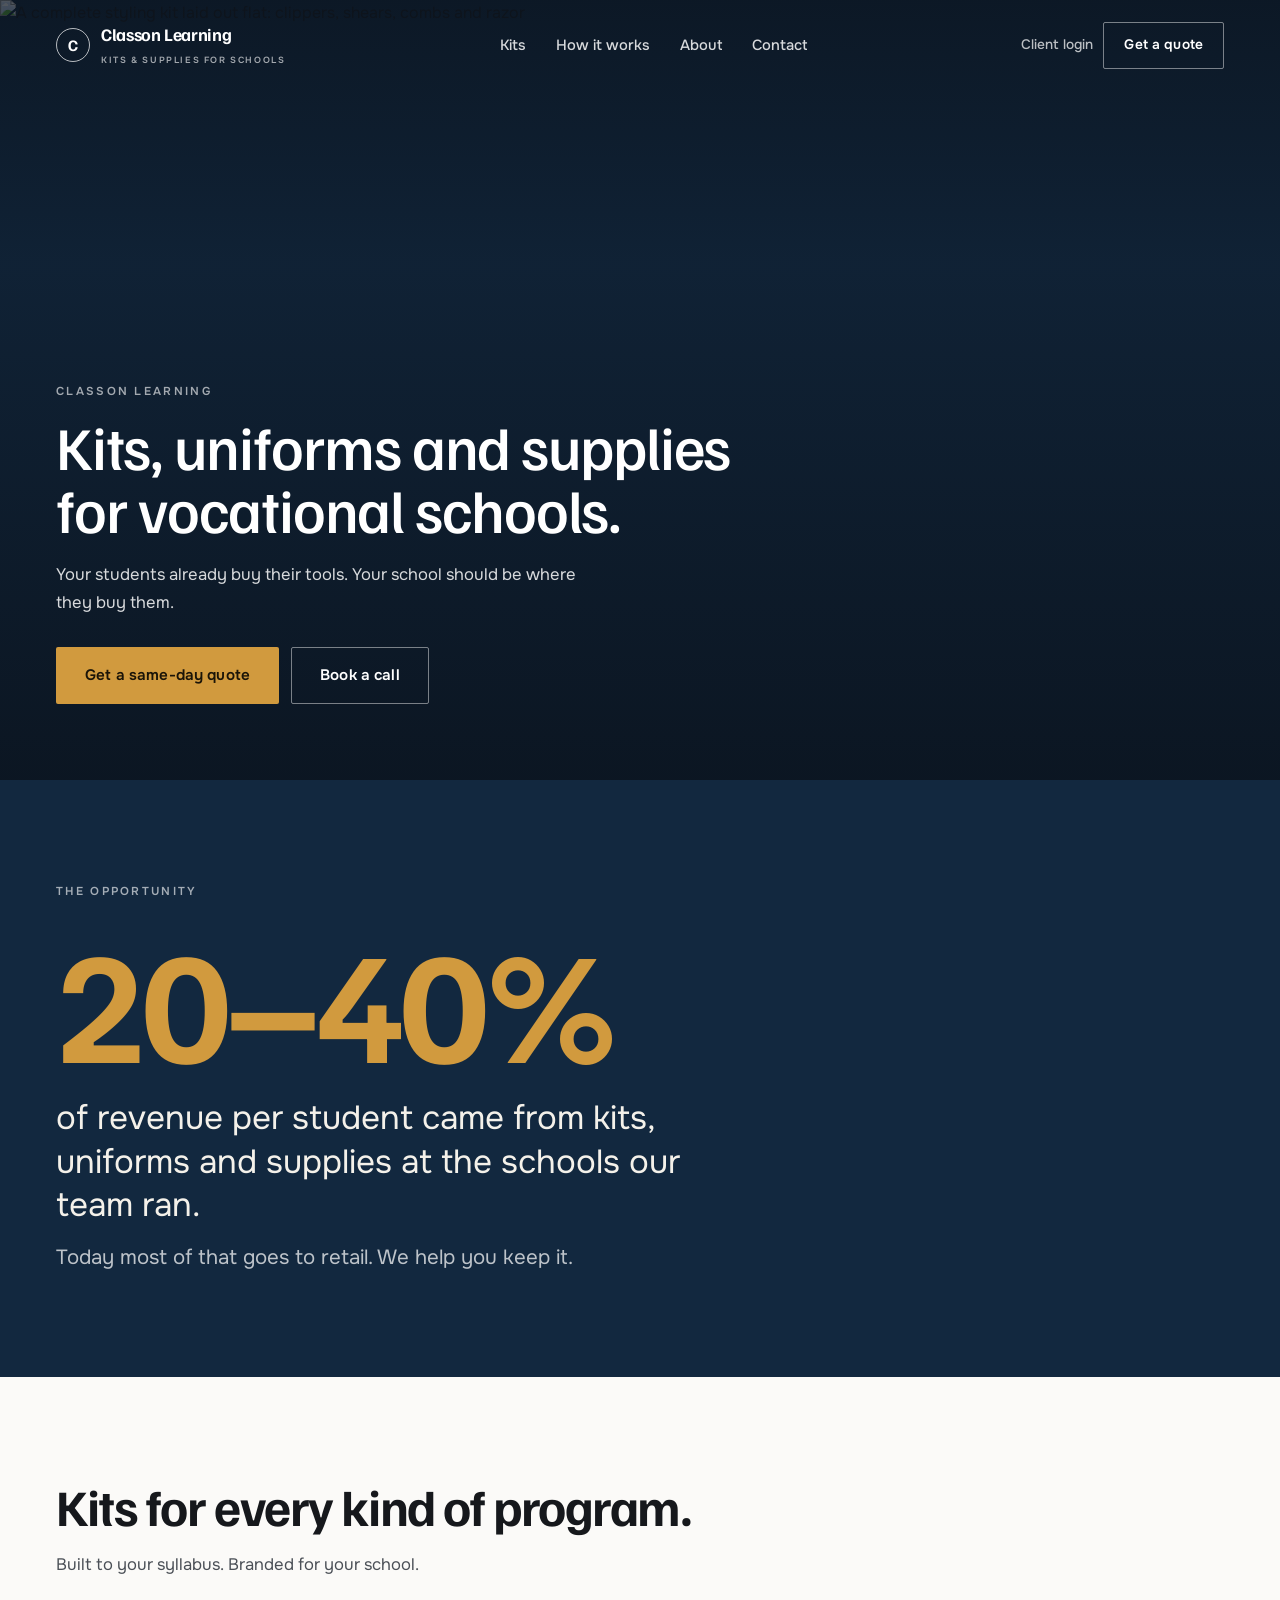
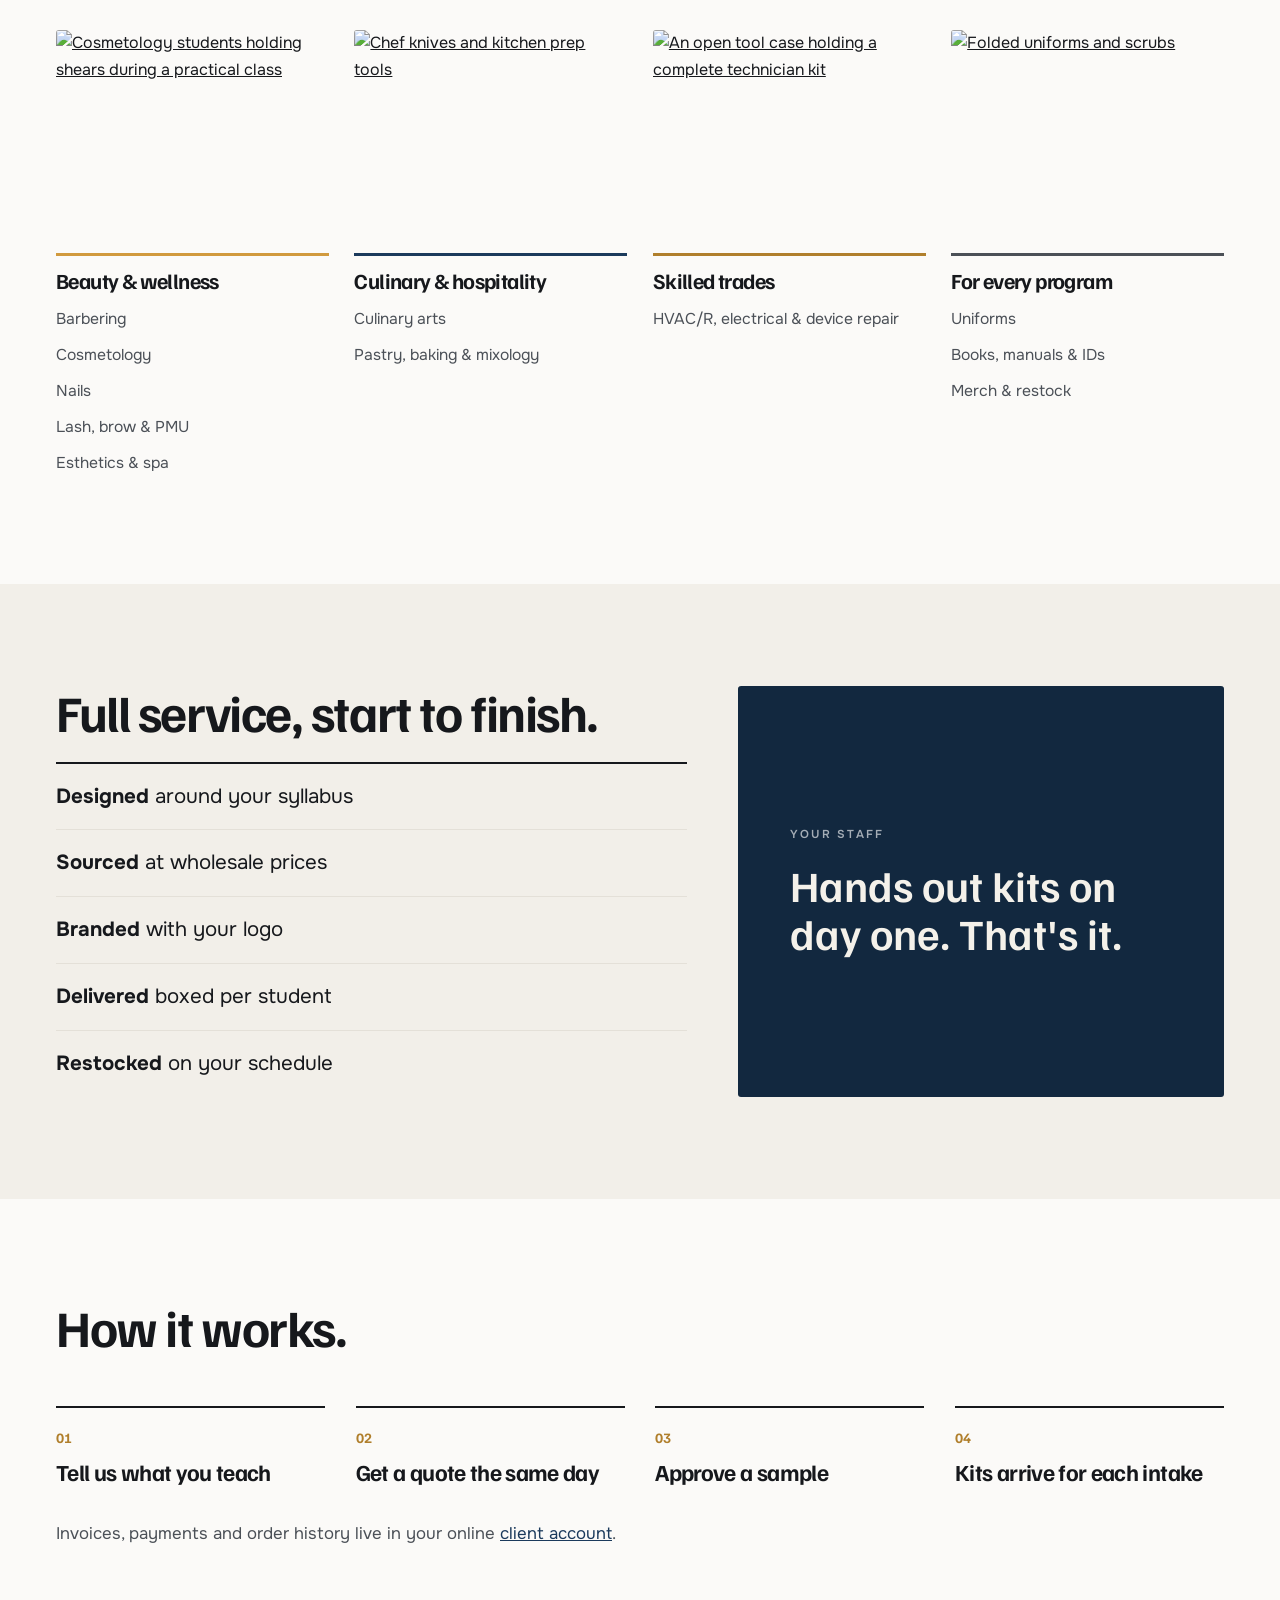
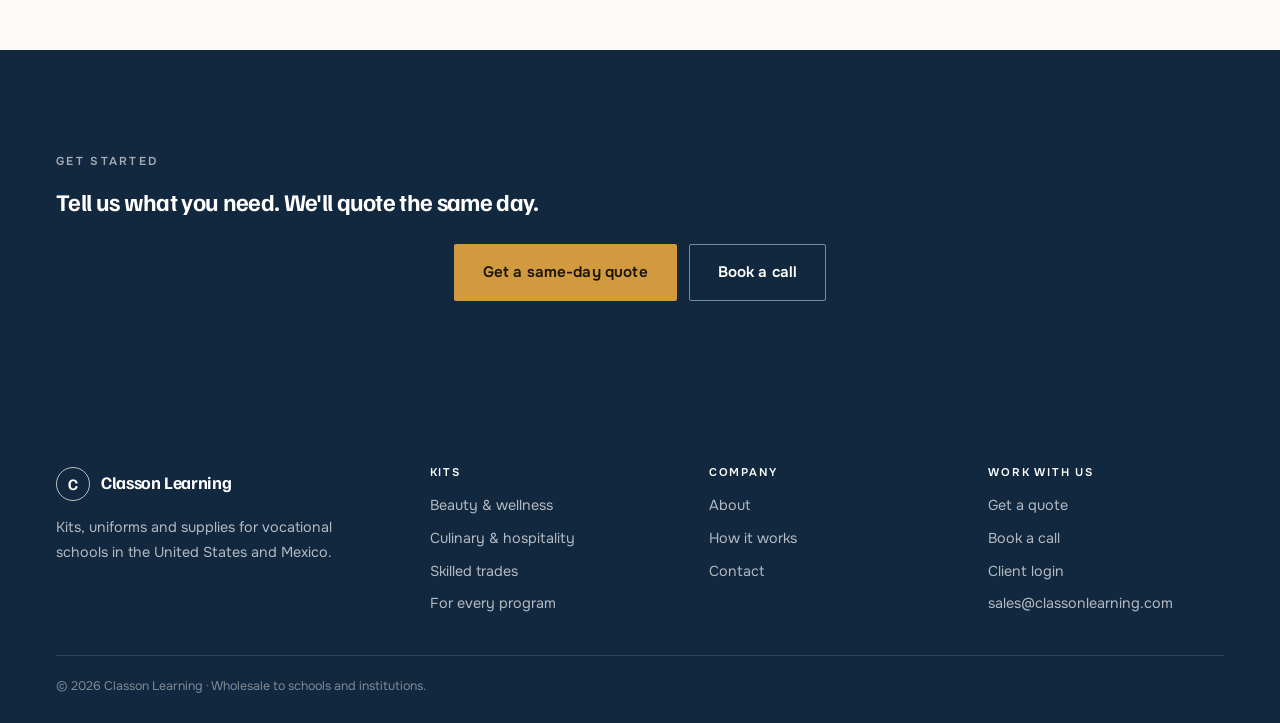
==== commit bc9be8e7: "Hero line: your school should be where they buy them Co-Authored-By: Claude Opus 5.5 <noreply@anthro" ====
--- a/index.html
+++ b/index.html
@@ -44,7 +44,7 @@
   <div class="hero-in">
     <p class="eyebrow on-dark">Classon Learning</p>
     <h1>Kits, uniforms and supplies for vocational schools.</h1>
-    <p class="lede">Your students already buy their tools. Your school can be where they buy them.</p>
+    <p class="lede">Your students already buy their tools. Your school should be where they buy them.</p>
     <div class="hero-cta">
       <a class="btn btn-solid" href="contact.html#form">Get a same-day quote</a>
       <a class="btn btn-line" href="#" data-book>Book a call</a>
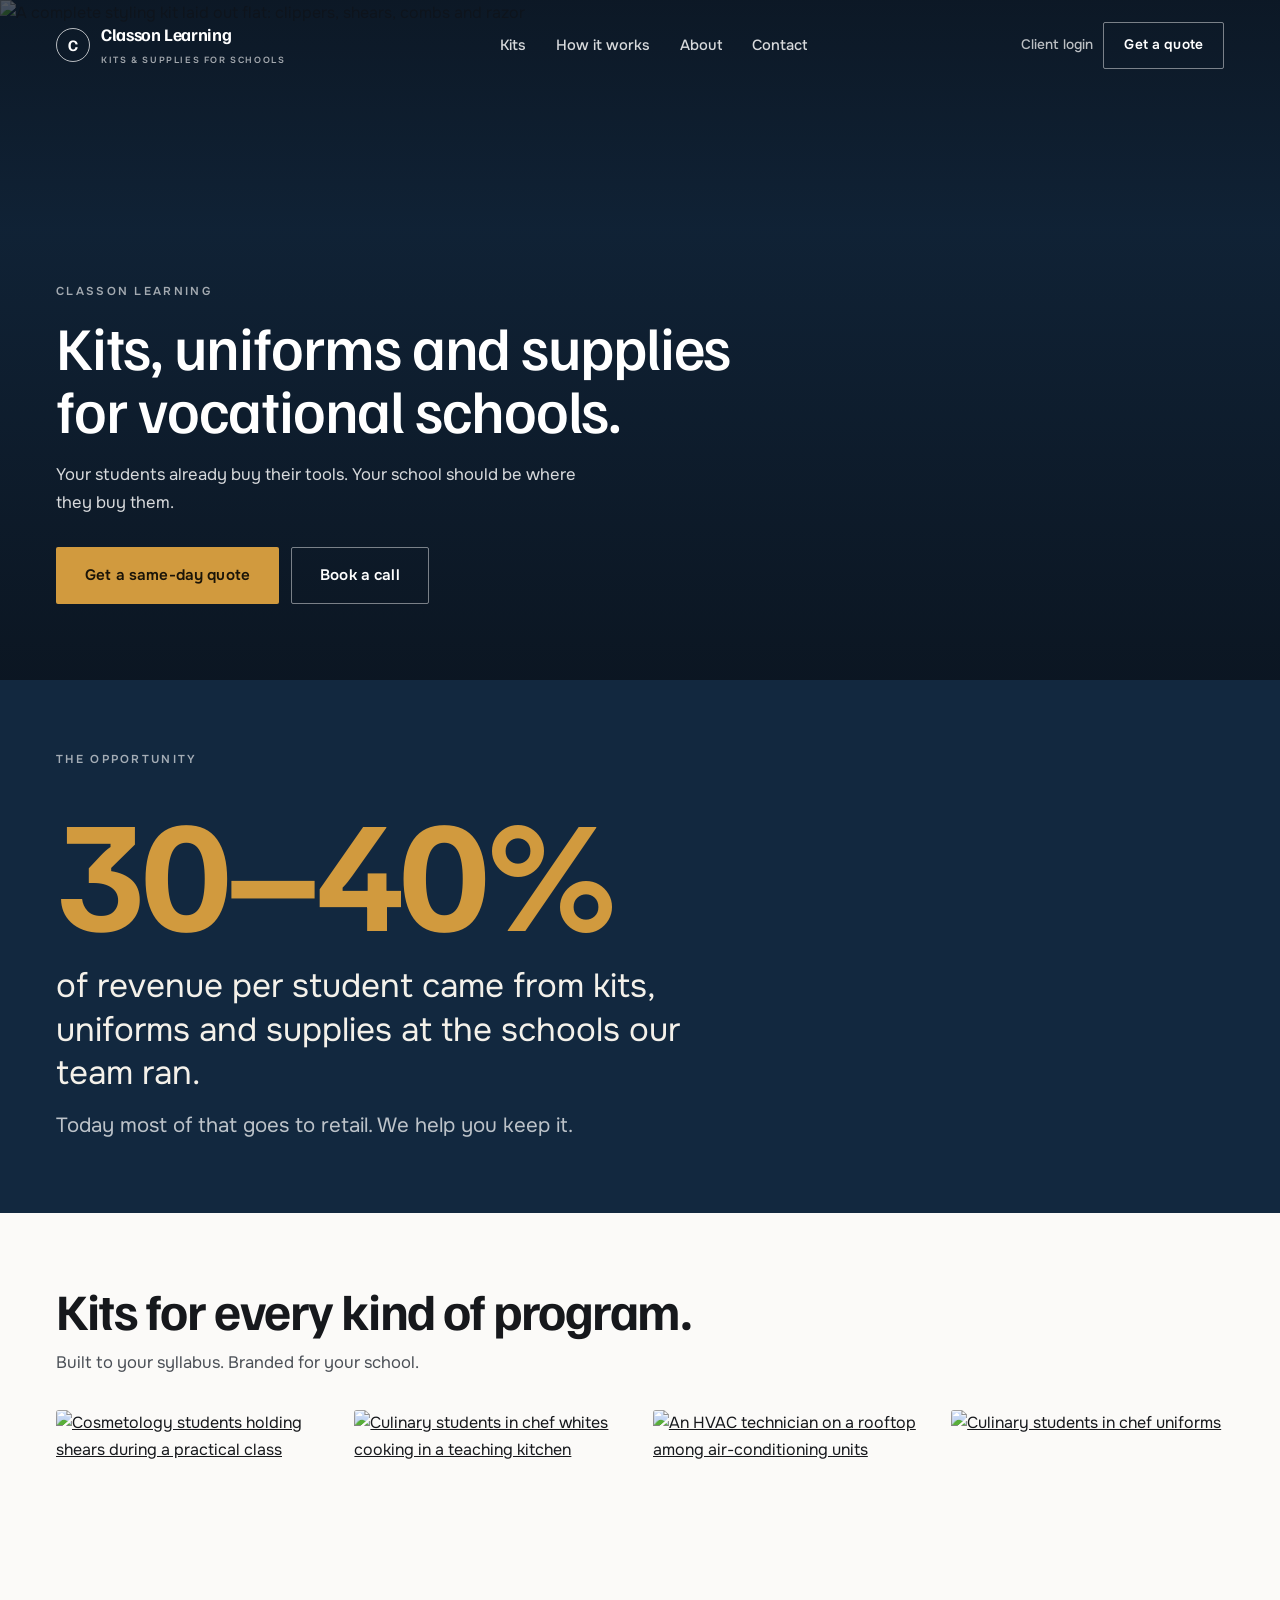
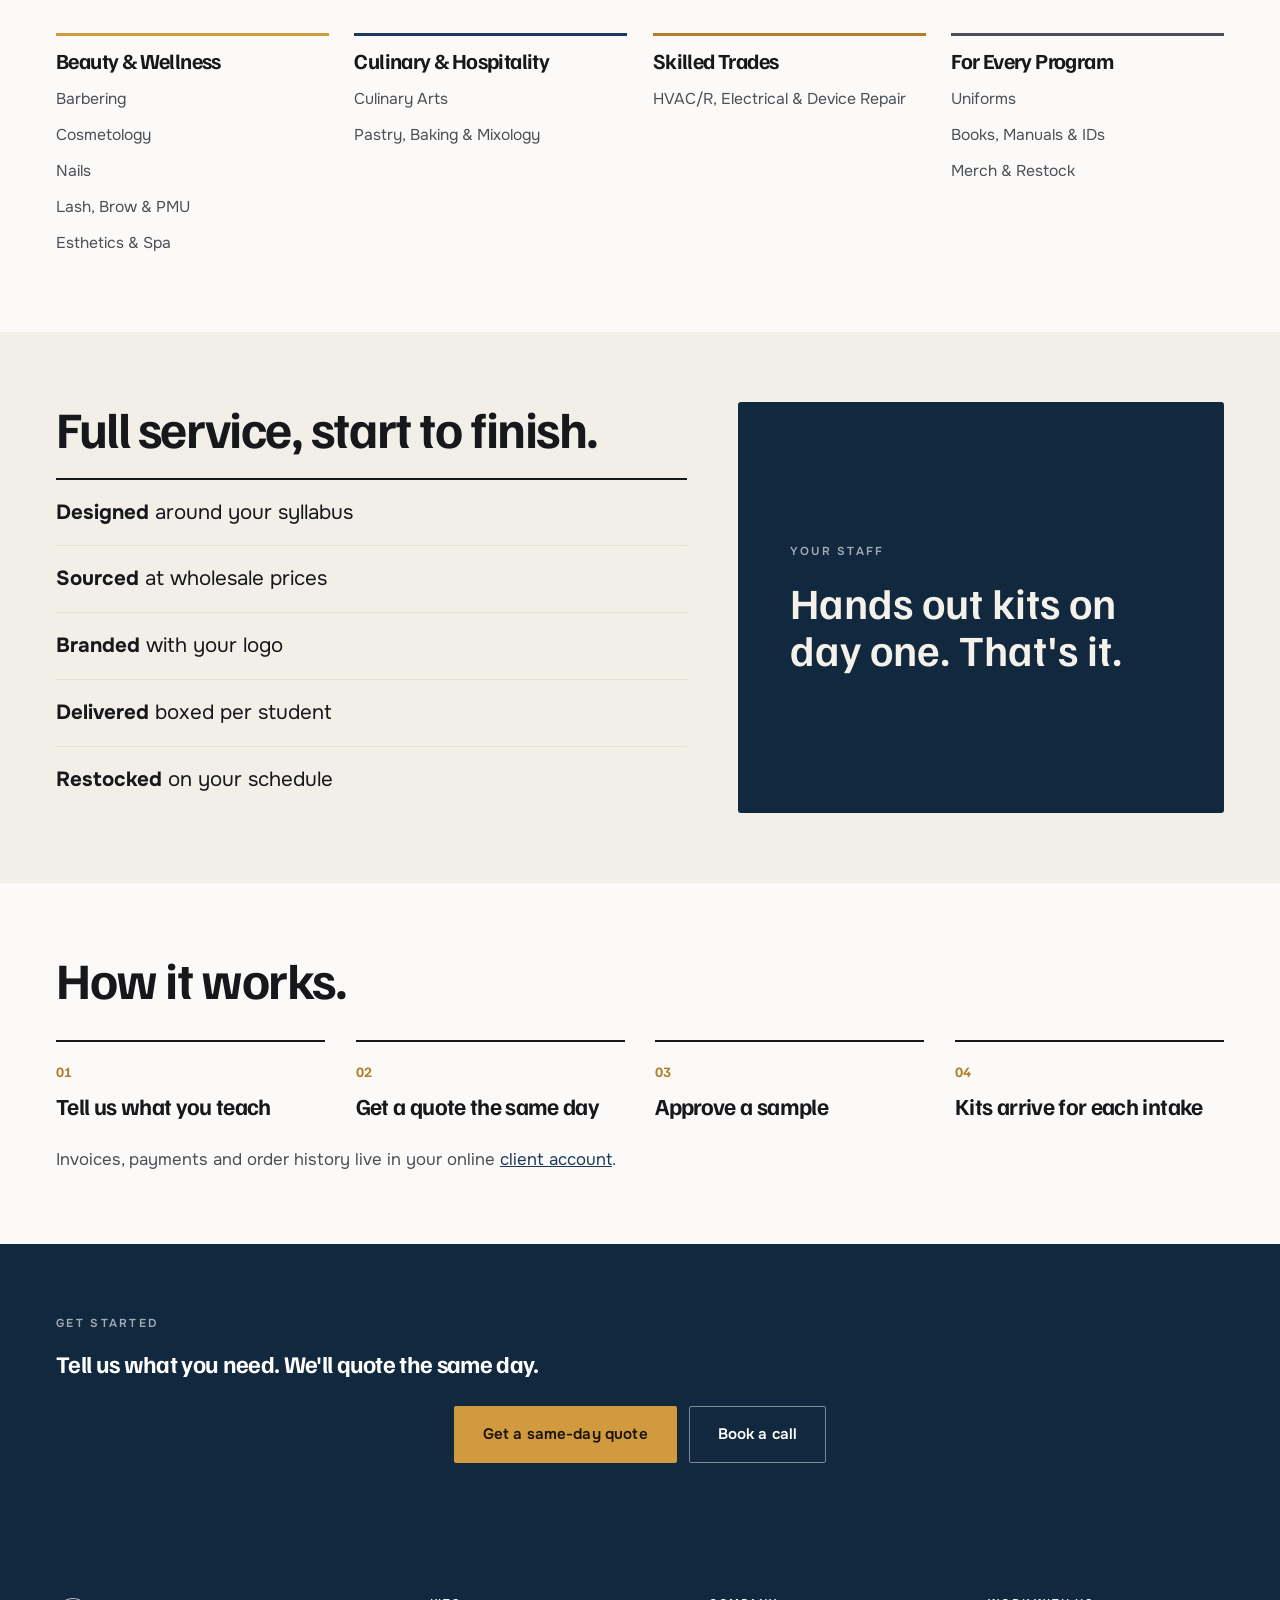
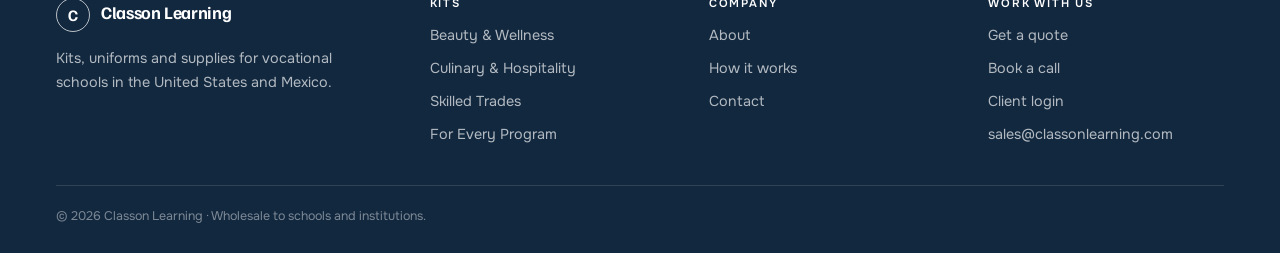
==== commit c71be9b2: "30-40% stat, Title Case names, new photos, multi-select quote form, founder - Opportunity stat is 30" ====
--- a/index.html
+++ b/index.html
@@ -56,7 +56,7 @@
 <section class="sec sec-dark" id="why">
   <div class="shell stat">
     <p class="eyebrow on-dark">The opportunity</p>
-    <strong>20–40%</strong>
+    <strong>30–40%</strong>
     <p class="stat-main">of revenue per student came from kits, uniforms and supplies at the schools our team ran.</p>
     <p class="stat-sub">Today most of that goes to retail. We help you keep it.</p>
   </div>
@@ -72,37 +72,37 @@
     <div class="groups">
       <article class="group">
         <a class="group-img" href="products.html#beauty"><img loading="lazy" src="https://images.unsplash.com/photo-1559599101-f09722fb4948?auto=format&fit=crop&w=800&q=70" alt="Cosmetology students holding shears during a practical class"></a>
-        <h3><a href="products.html#beauty">Beauty &amp; wellness</a></h3>
+        <h3><a href="products.html#beauty">Beauty &amp; Wellness</a></h3>
         <ul>
             <li><a href="products.html#barbering">Barbering</a></li>
             <li><a href="products.html#hair">Cosmetology</a></li>
             <li><a href="products.html#nails">Nails</a></li>
-            <li><a href="products.html#lash-brow">Lash, brow &amp; PMU</a></li>
-            <li><a href="products.html#esthetics">Esthetics &amp; spa</a></li>
-        </ul>
-      </article>
-      <article class="group">
-        <a class="group-img" href="products.html#culinary-hospitality"><img loading="lazy" src="https://images.unsplash.com/photo-1594394490667-0c1b4405a945?auto=format&fit=crop&w=800&q=70" alt="Chef knives and kitchen prep tools"></a>
-        <h3><a href="products.html#culinary-hospitality">Culinary &amp; hospitality</a></h3>
-        <ul>
-            <li><a href="products.html#culinary">Culinary arts</a></li>
-            <li><a href="products.html#pastry">Pastry, baking &amp; mixology</a></li>
-        </ul>
-      </article>
-      <article class="group">
-        <a class="group-img" href="products.html#skilled-trades"><img loading="lazy" src="https://images.unsplash.com/photo-1585569695919-db237e7cc455?auto=format&fit=crop&w=800&q=70" alt="An open tool case holding a complete technician kit"></a>
-        <h3><a href="products.html#skilled-trades">Skilled trades</a></h3>
-        <ul>
-            <li><a href="products.html#trades">HVAC/R, electrical &amp; device repair</a></li>
-        </ul>
-      </article>
-      <article class="group">
-        <a class="group-img" href="products.html#every-program"><img loading="lazy" src="https://images.unsplash.com/photo-1621862912856-0909fb7f14b7?auto=format&fit=crop&w=800&q=70" alt="Folded uniforms and scrubs"></a>
-        <h3><a href="products.html#every-program">For every program</a></h3>
+            <li><a href="products.html#lash-brow">Lash, Brow &amp; PMU</a></li>
+            <li><a href="products.html#esthetics">Esthetics &amp; Spa</a></li>
+        </ul>
+      </article>
+      <article class="group">
+        <a class="group-img" href="products.html#culinary-hospitality"><img loading="lazy" src="https://images.unsplash.com/photo-1575691386840-d355059d6341?auto=format&fit=crop&w=800&q=70" alt="Culinary students in chef whites cooking in a teaching kitchen"></a>
+        <h3><a href="products.html#culinary-hospitality">Culinary &amp; Hospitality</a></h3>
+        <ul>
+            <li><a href="products.html#culinary">Culinary Arts</a></li>
+            <li><a href="products.html#pastry">Pastry, Baking &amp; Mixology</a></li>
+        </ul>
+      </article>
+      <article class="group">
+        <a class="group-img" href="products.html#skilled-trades"><img loading="lazy" src="https://images.unsplash.com/photo-1705579605238-24a90c8799c5?auto=format&fit=crop&w=800&q=70" alt="An HVAC technician on a rooftop among air-conditioning units"></a>
+        <h3><a href="products.html#skilled-trades">Skilled Trades</a></h3>
+        <ul>
+            <li><a href="products.html#trades">HVAC/R, Electrical &amp; Device Repair</a></li>
+        </ul>
+      </article>
+      <article class="group">
+        <a class="group-img" href="products.html#every-program"><img loading="lazy" src="https://images.unsplash.com/photo-1579705625203-9e335af5abc7?auto=format&fit=crop&w=800&q=70" alt="Culinary students in chef uniforms"></a>
+        <h3><a href="products.html#every-program">For Every Program</a></h3>
         <ul>
             <li><a href="products.html#uniforms">Uniforms</a></li>
-            <li><a href="products.html#books">Books, manuals &amp; IDs</a></li>
-            <li><a href="products.html#merch">Merch &amp; restock</a></li>
+            <li><a href="products.html#books">Books, Manuals &amp; IDs</a></li>
+            <li><a href="products.html#merch">Merch &amp; Restock</a></li>
         </ul>
       </article>
     </div>
@@ -169,10 +169,10 @@
       <div>
         <h4>Kits</h4>
         <ul>
-          <li><a href="products.html#beauty">Beauty &amp; wellness</a></li>
-          <li><a href="products.html#culinary-hospitality">Culinary &amp; hospitality</a></li>
-          <li><a href="products.html#skilled-trades">Skilled trades</a></li>
-          <li><a href="products.html#every-program">For every program</a></li>
+          <li><a href="products.html#beauty">Beauty &amp; Wellness</a></li>
+          <li><a href="products.html#culinary-hospitality">Culinary &amp; Hospitality</a></li>
+          <li><a href="products.html#skilled-trades">Skilled Trades</a></li>
+          <li><a href="products.html#every-program">For Every Program</a></li>
         </ul>
       </div>
       <div>
--- a/css/site.css
+++ b/css/site.css
@@ -171,3 +171,32 @@
 @media (max-width: 520px) {
   .groups { grid-template-columns: minmax(0, 1fr); }
 }
+
+/* ---------- quote form: kit types as checkboxes --------------------------- */
+.kit-pick { border: 0; padding: 0; margin: 0; min-width: 0; }
+.kit-pick legend { padding: 0; margin-bottom: 10px; font-size: .72rem; font-weight: 600; letter-spacing: .12em; text-transform: uppercase; color: var(--ink-45); }
+.kit-pick legend span { text-transform: none; letter-spacing: 0; font-weight: 400; }
+.checks { display: grid; grid-template-columns: repeat(2, minmax(0, 1fr)); gap: 8px 16px; }
+.check { display: flex; align-items: center; gap: 10px; padding: 10px 12px; border: 1px solid var(--line); border-radius: 2px; background: #fff; font-size: .92rem; line-height: 1.3; cursor: pointer; }
+.check input { width: 16px; height: 16px; accent-color: var(--navy); flex: 0 0 auto; }
+.check:has(input:checked) { border-color: var(--navy); background: rgba(27, 58, 92, .05); }
+@media (max-width: 720px) { .checks { grid-template-columns: minmax(0, 1fr); } }
+
+/* ---------- desktop rhythm: sections were too airy on wide screens --------- */
+.sec { padding-block: clamp(48px, 5.5vw, 84px); }
+.sec-head { margin-bottom: clamp(24px, 2.6vw, 38px); }
+.sec-head h2 { margin-bottom: 12px; }
+.hero { min-height: min(78vh, 680px); }
+.phead { min-height: min(48vh, 420px); }
+.how-note { margin-top: 28px; }
+.catrow { padding-block: clamp(28px, 3.4vw, 48px); }
+.field .check { margin-bottom: 0; font-size: .92rem; font-weight: 500; letter-spacing: 0; text-transform: none; color: var(--ink); }
+
+/* ---------- about: founder ---------------------------------------------- */
+.founder { display: grid; grid-template-columns: minmax(0, .8fr) minmax(0, 1.2fr); gap: clamp(28px, 5vw, 72px); align-items: center; }
+.founder-img img { width: 100%; max-width: 440px; aspect-ratio: 4 / 5; object-fit: cover; border-radius: 3px; }
+.founder h2 { font-size: clamp(2rem, 4vw, 3rem); }
+.founder-role { margin: 8px 0 20px; font-size: .92rem; color: var(--ink-45); }
+.founder-links { margin-top: 18px; font-size: .88rem; color: var(--ink-70); }
+.founder-links a { color: var(--navy); }
+@media (max-width: 1000px) { .founder { grid-template-columns: minmax(0, 1fr); } .founder-img img { max-width: 360px; } }
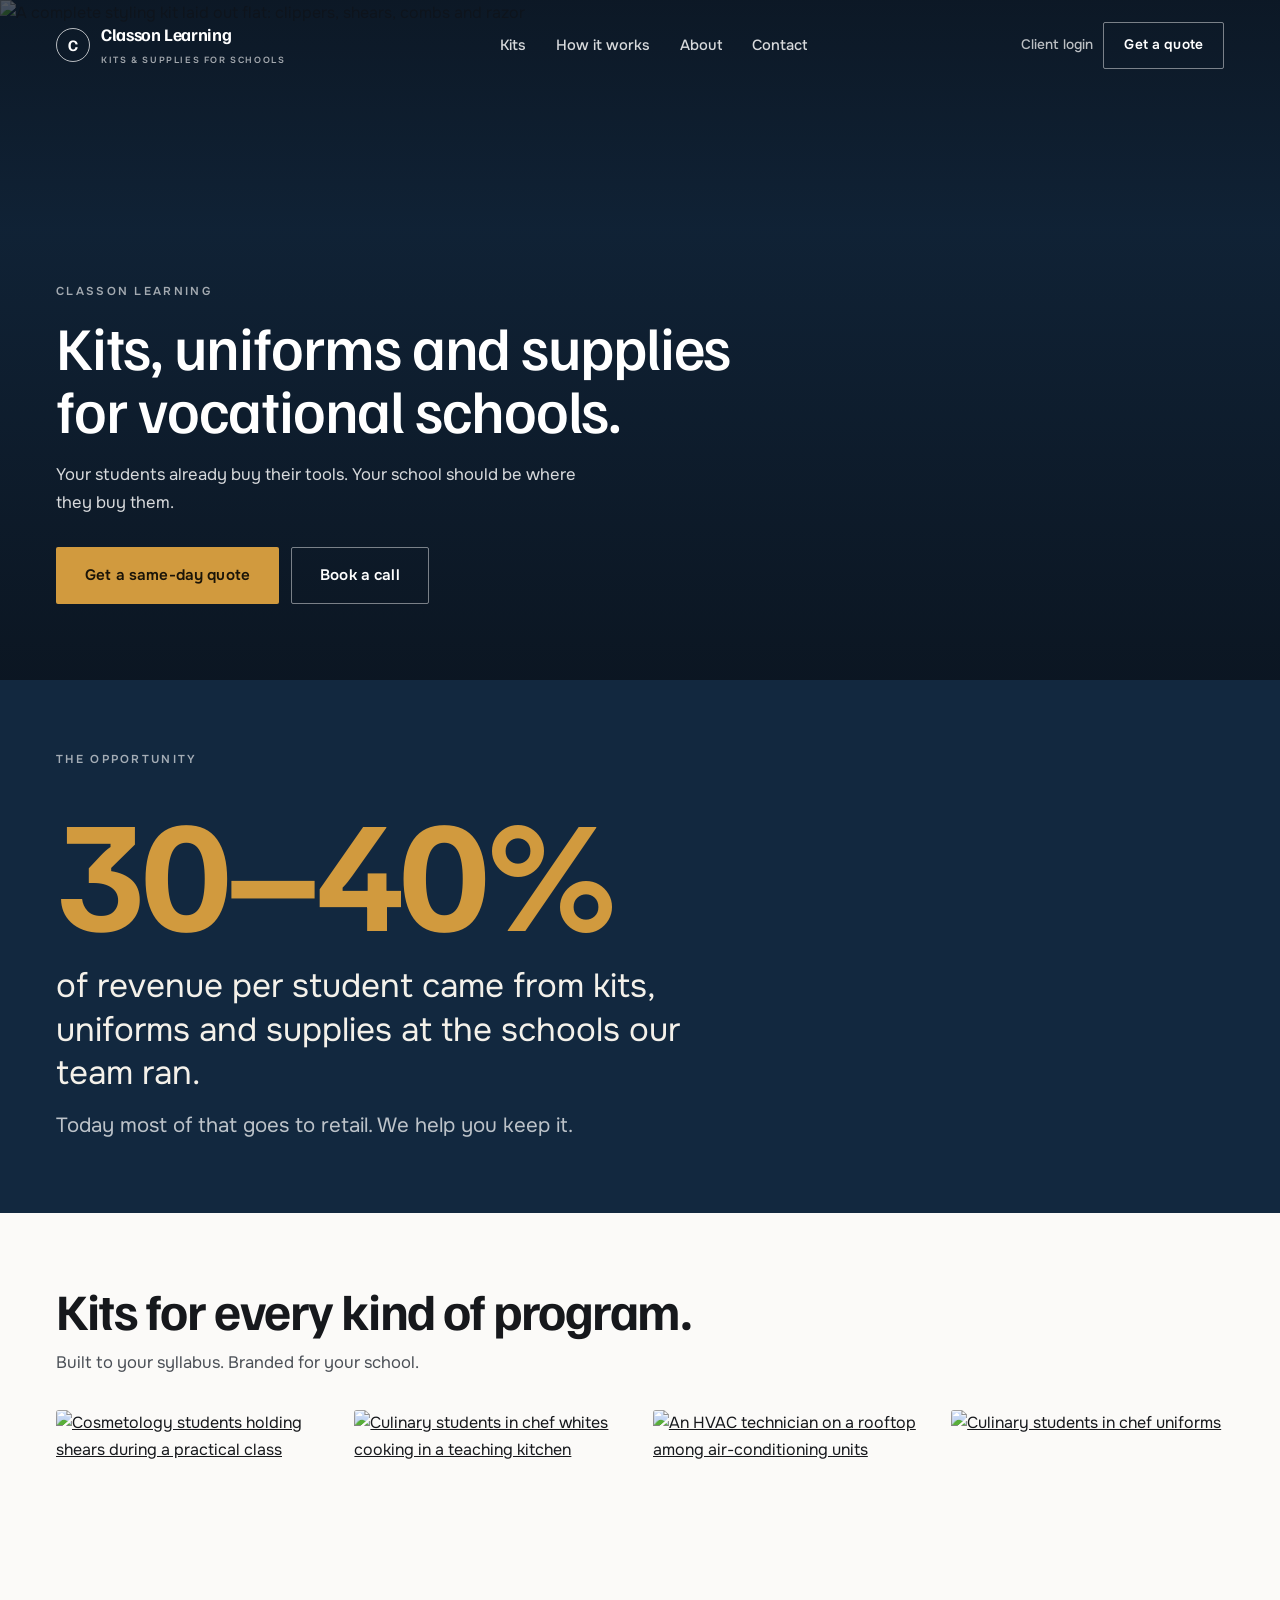
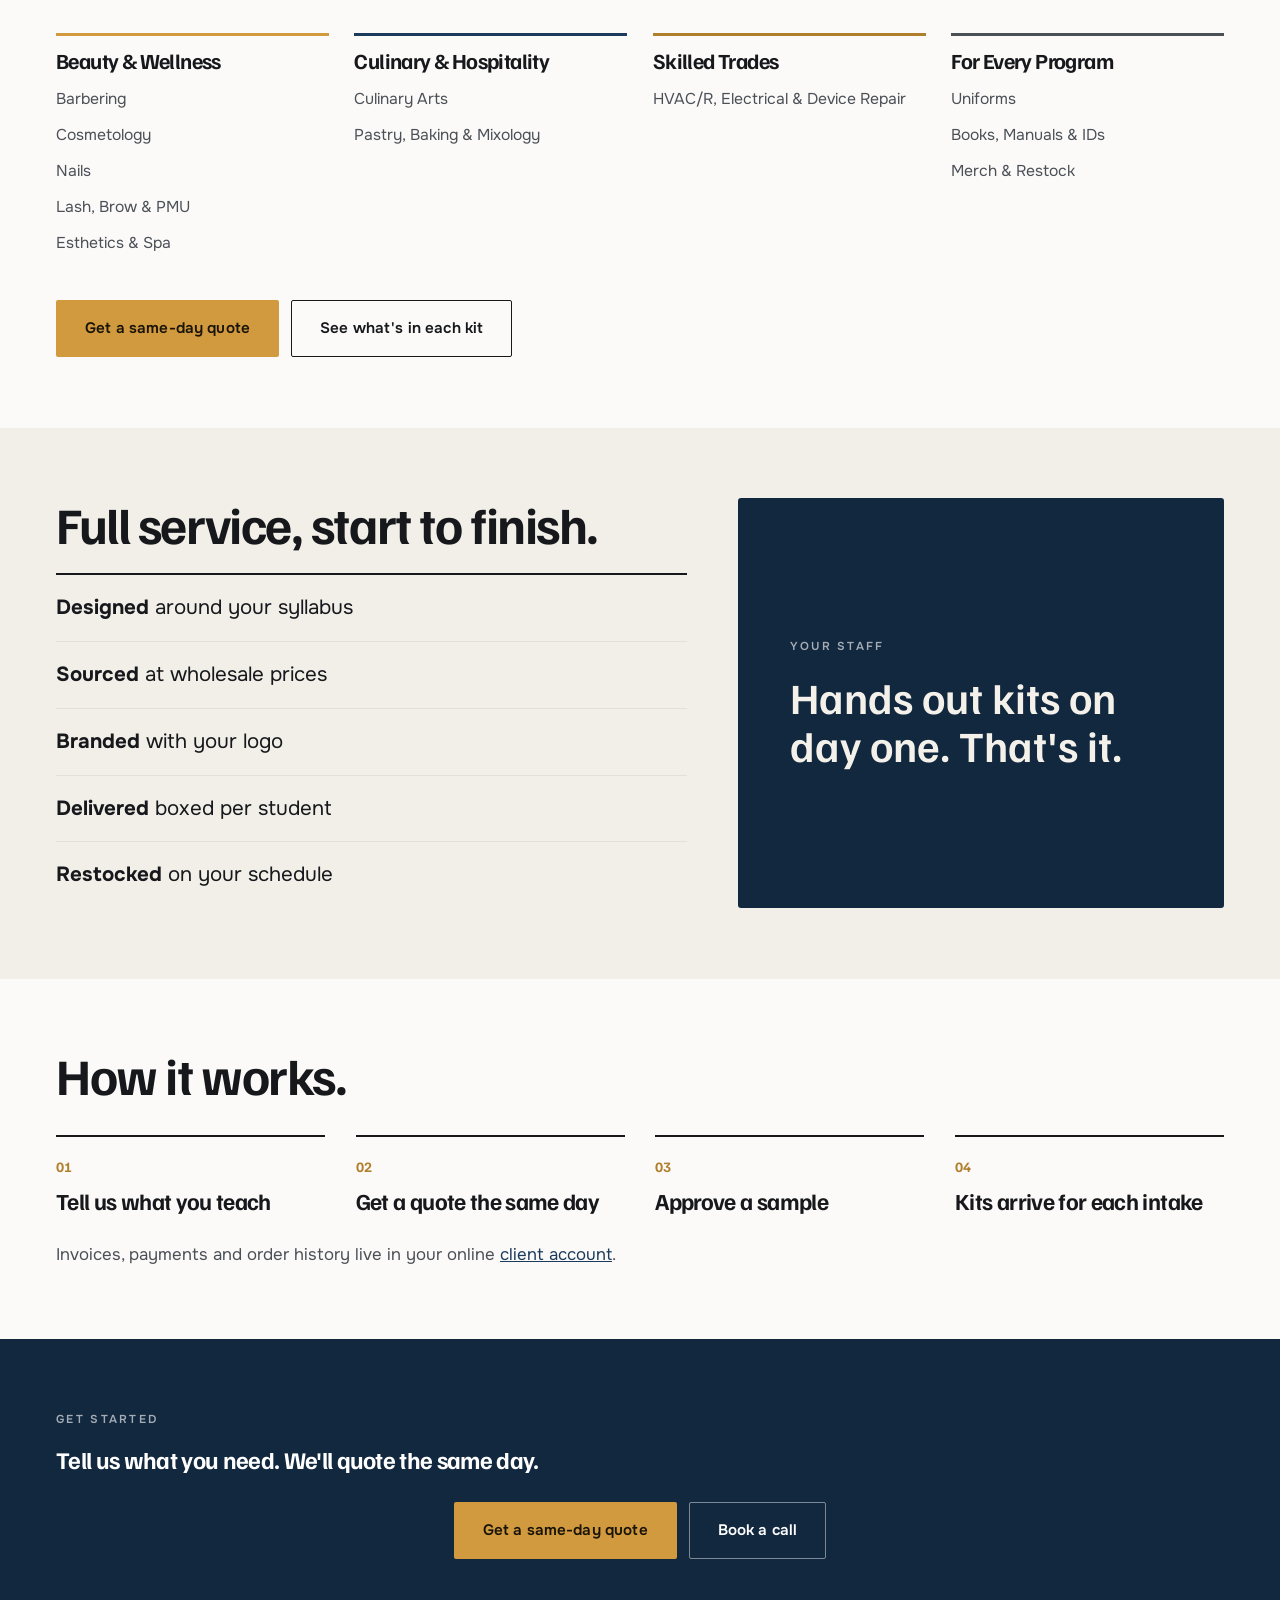
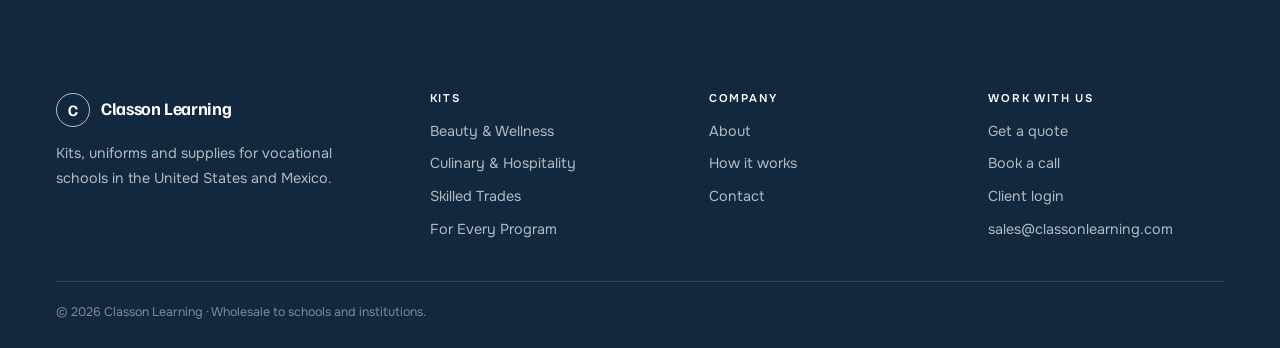
==== commit fa62852c: "Add quote and catalog buttons under the kit groups Co-Authored-By: Claude Opus 5.5 <noreply@anthropi" ====
--- a/index.html
+++ b/index.html
@@ -4,7 +4,7 @@
 <meta charset="UTF-8">
 <meta name="viewport" content="width=device-width, initial-scale=1.0">
 <title>Classon Learning | Kits, Uniforms &amp; Supplies for Vocational Schools</title>
-<meta name="description" content="Custom student kits, uniforms and supplies for beauty, culinary and trade schools. Built to your syllabus, branded for your school, quoted the same day.">
+<meta name="description" content="Custom student kits, uniforms and supplies for Beauty, Culinary and Skilled Trades schools. Built to your syllabus, branded for your school, quoted the same day.">
 <link rel="icon" type="image/png" sizes="32x32" href="img/favicon-32.png">
 <link rel="apple-touch-icon" href="img/apple-touch-icon.png">
 <link rel="preconnect" href="https://fonts.googleapis.com">
@@ -106,6 +106,10 @@
         </ul>
       </article>
     </div>
+    <div class="groups-cta">
+      <a class="btn btn-solid" href="contact.html#form">Get a same-day quote</a>
+      <a class="btn btn-ink" href="products.html">See what's in each kit</a>
+    </div>
   </div>
 </section>
 
--- a/css/site.css
+++ b/css/site.css
@@ -200,3 +200,5 @@
 .founder-links { margin-top: 18px; font-size: .88rem; color: var(--ink-70); }
 .founder-links a { color: var(--navy); }
 @media (max-width: 1000px) { .founder { grid-template-columns: minmax(0, 1fr); } .founder-img img { max-width: 360px; } }
+.groups-cta { display: flex; flex-wrap: wrap; gap: 12px; margin-top: clamp(28px, 3vw, 40px); }
+@media (max-width: 520px) { .groups-cta .btn { flex: 1 1 100%; justify-content: center; } }
